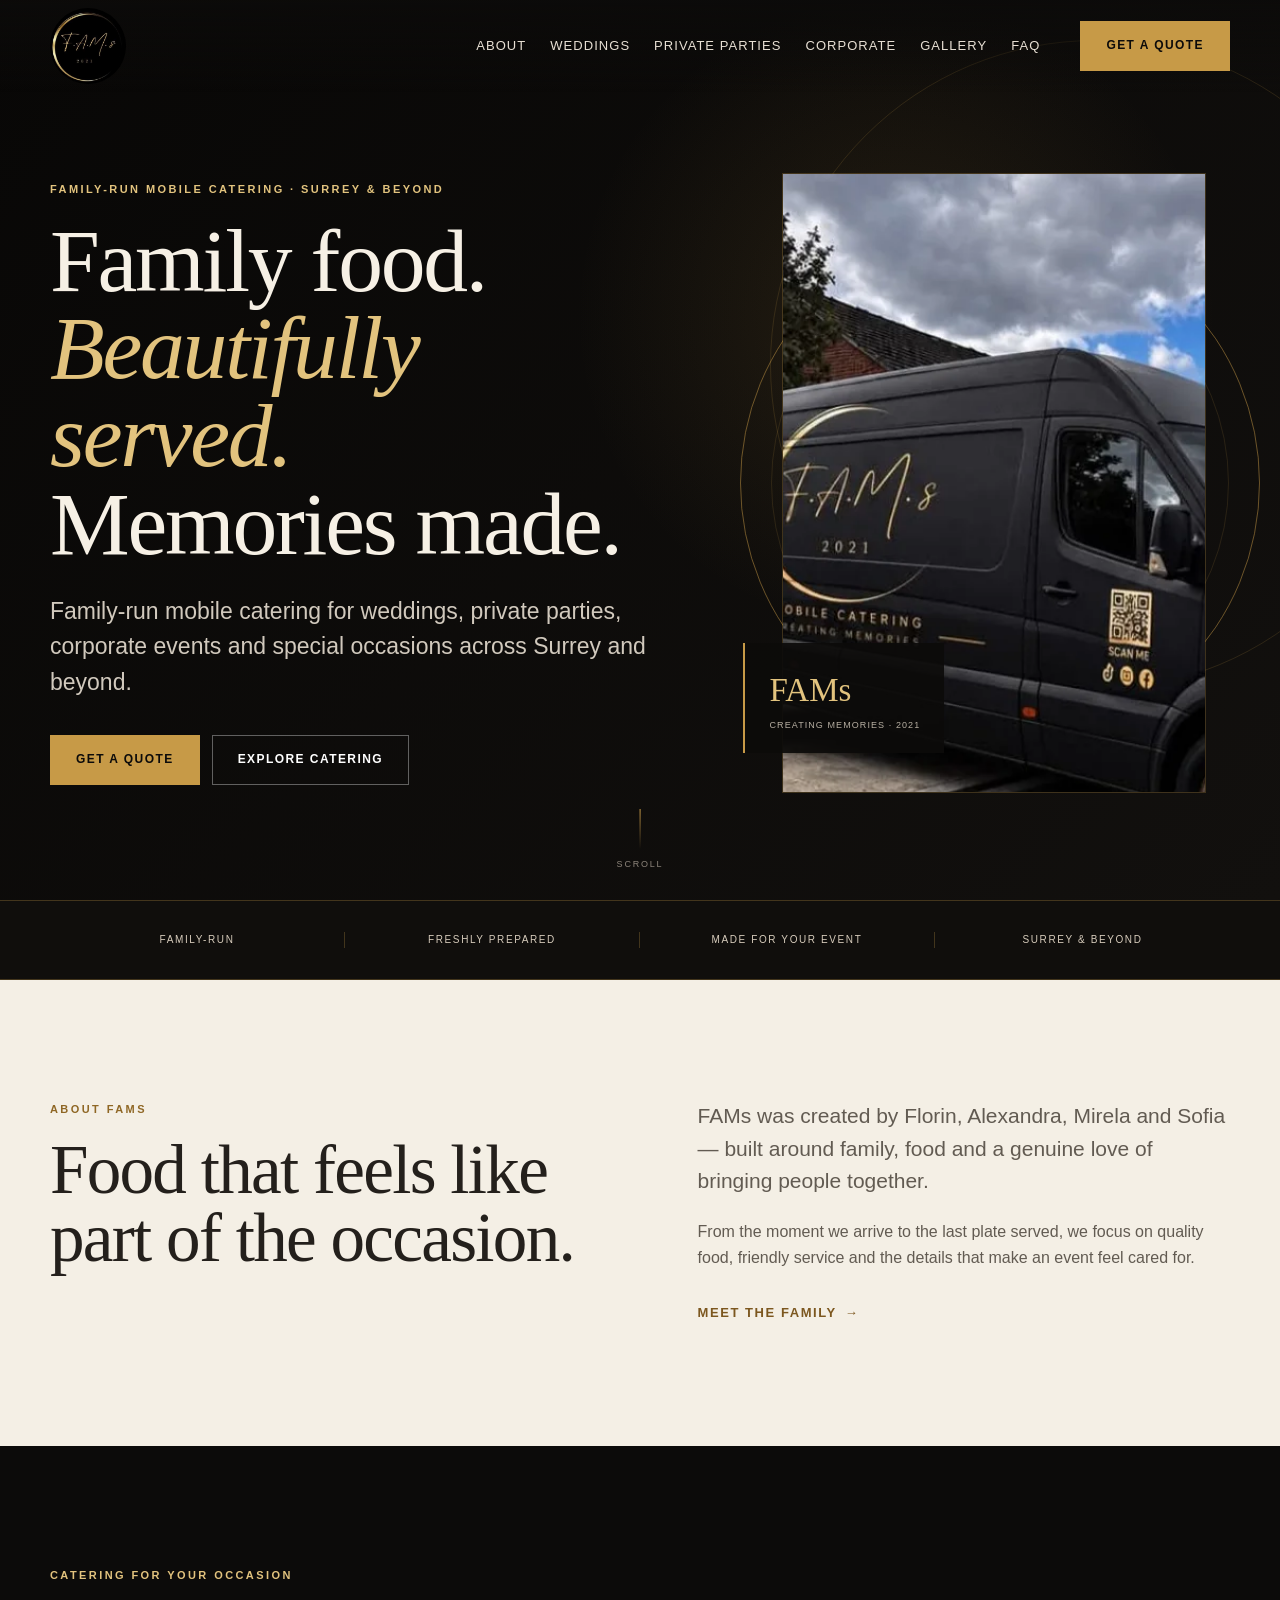
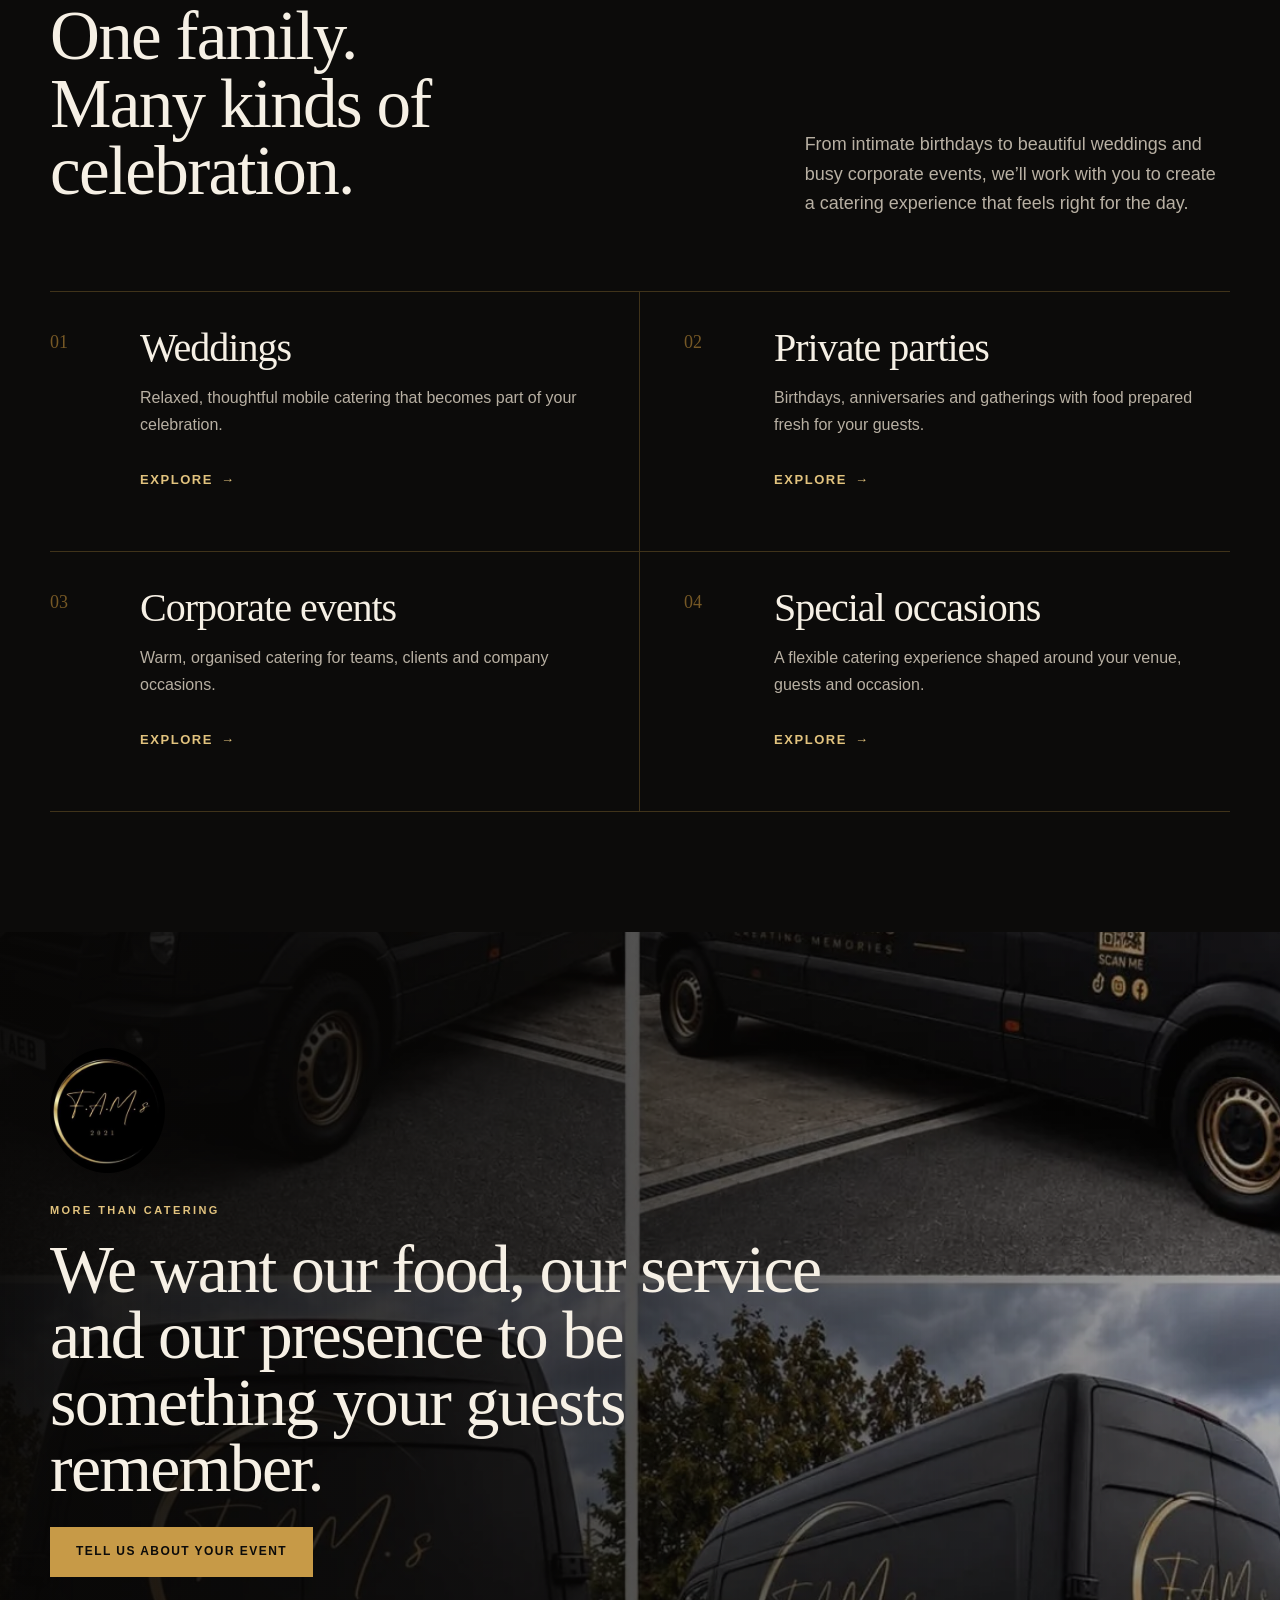
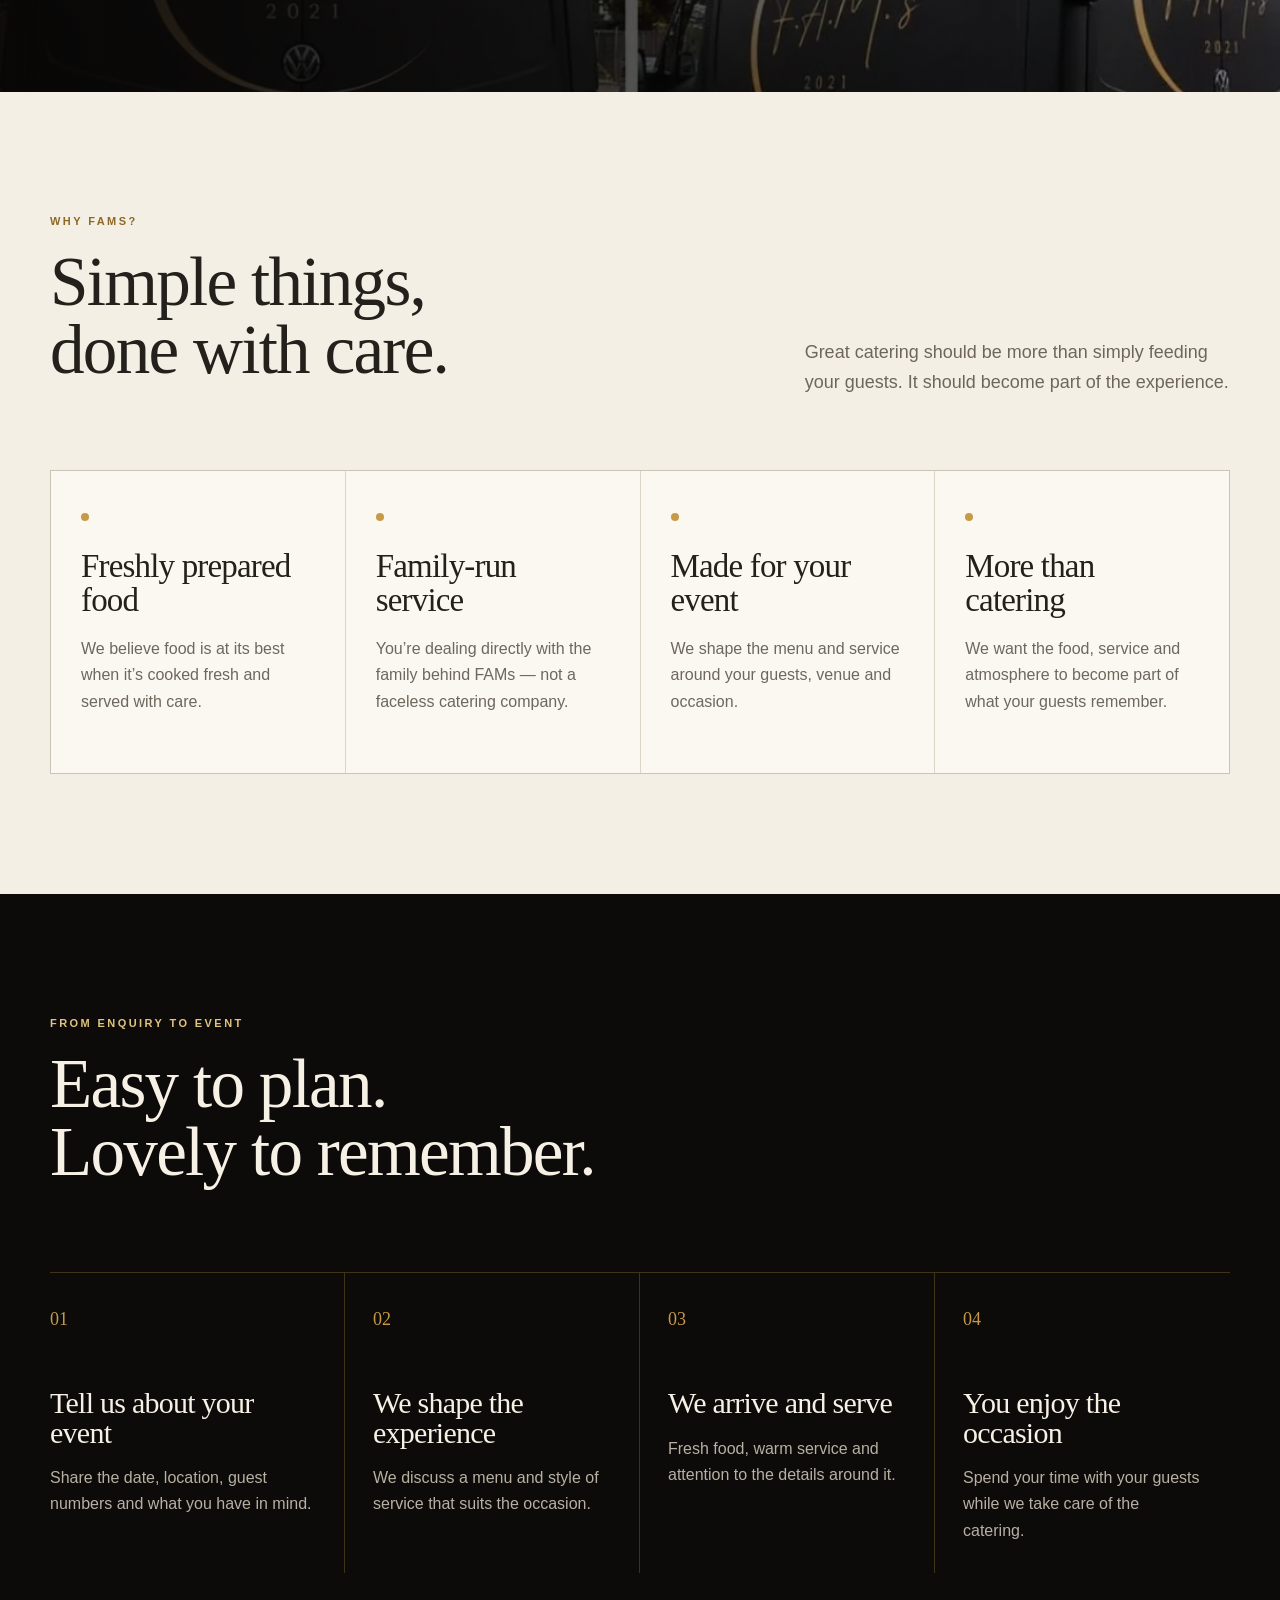
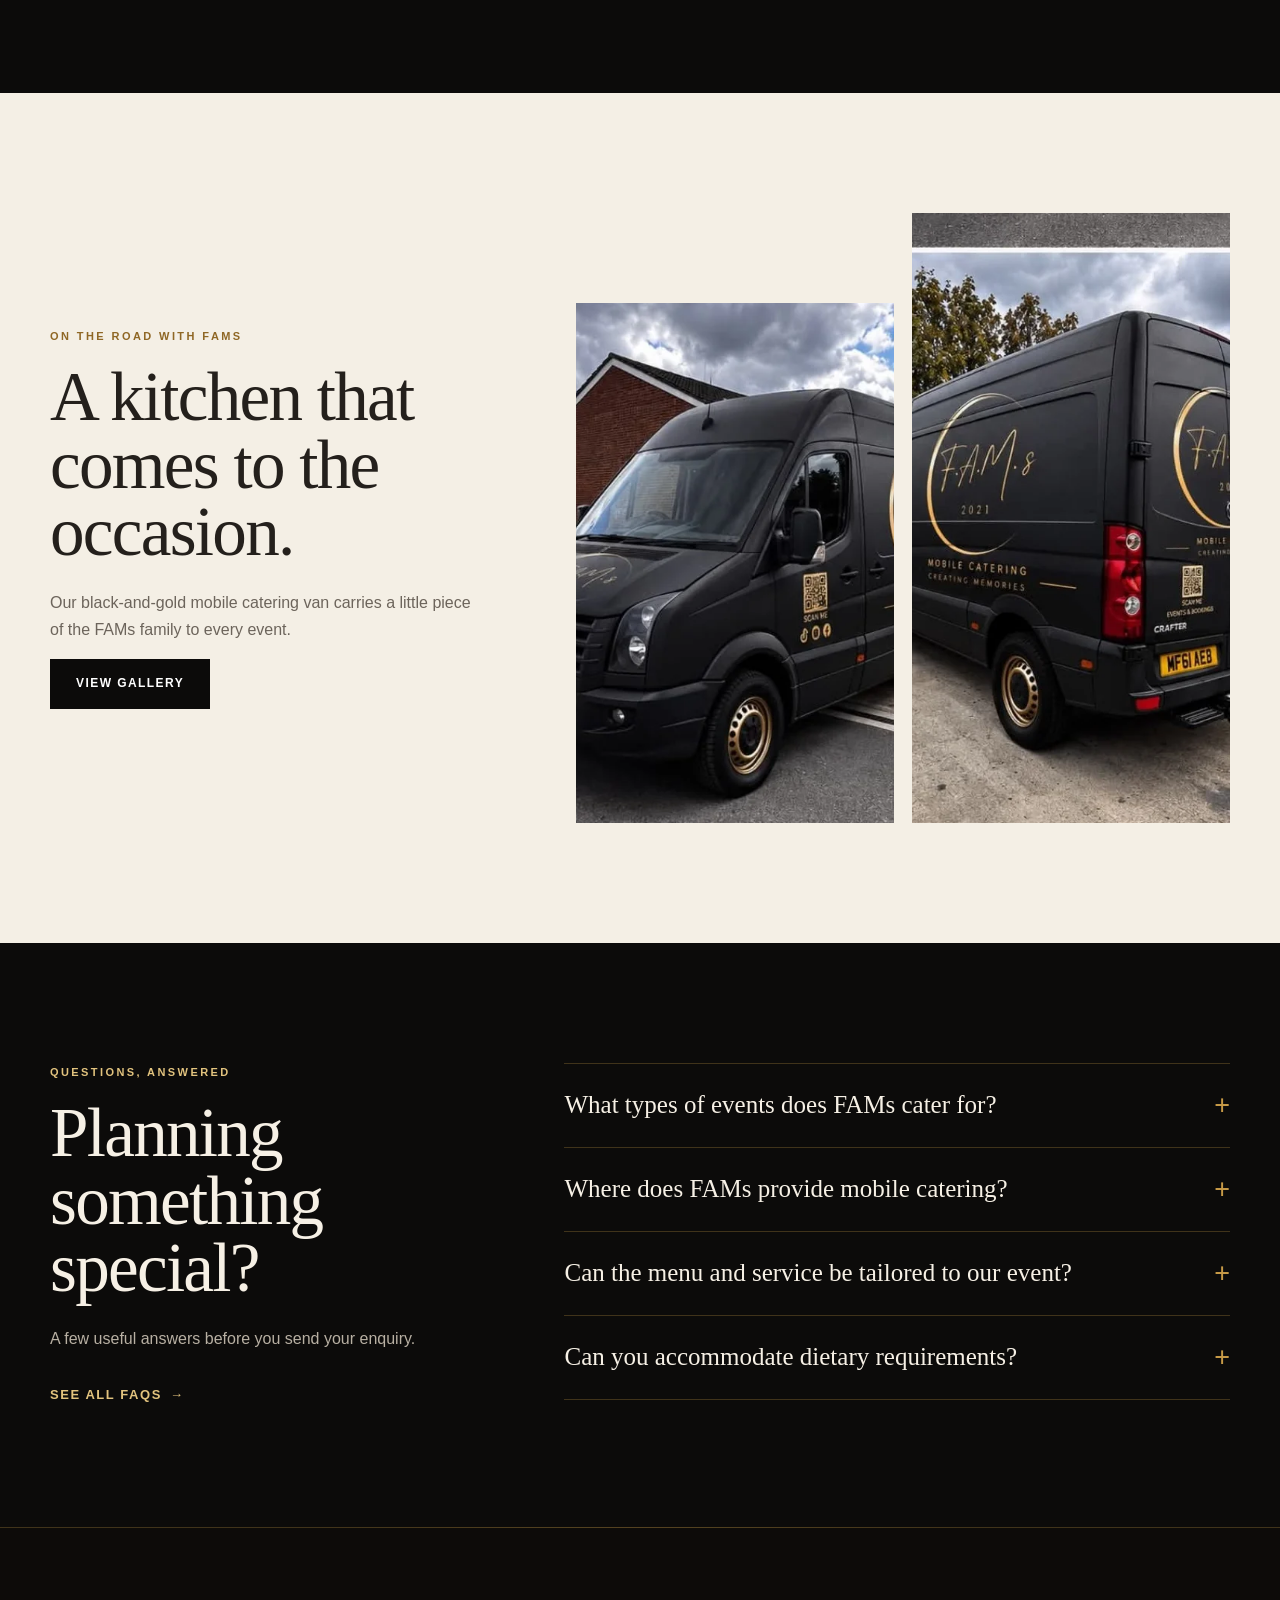
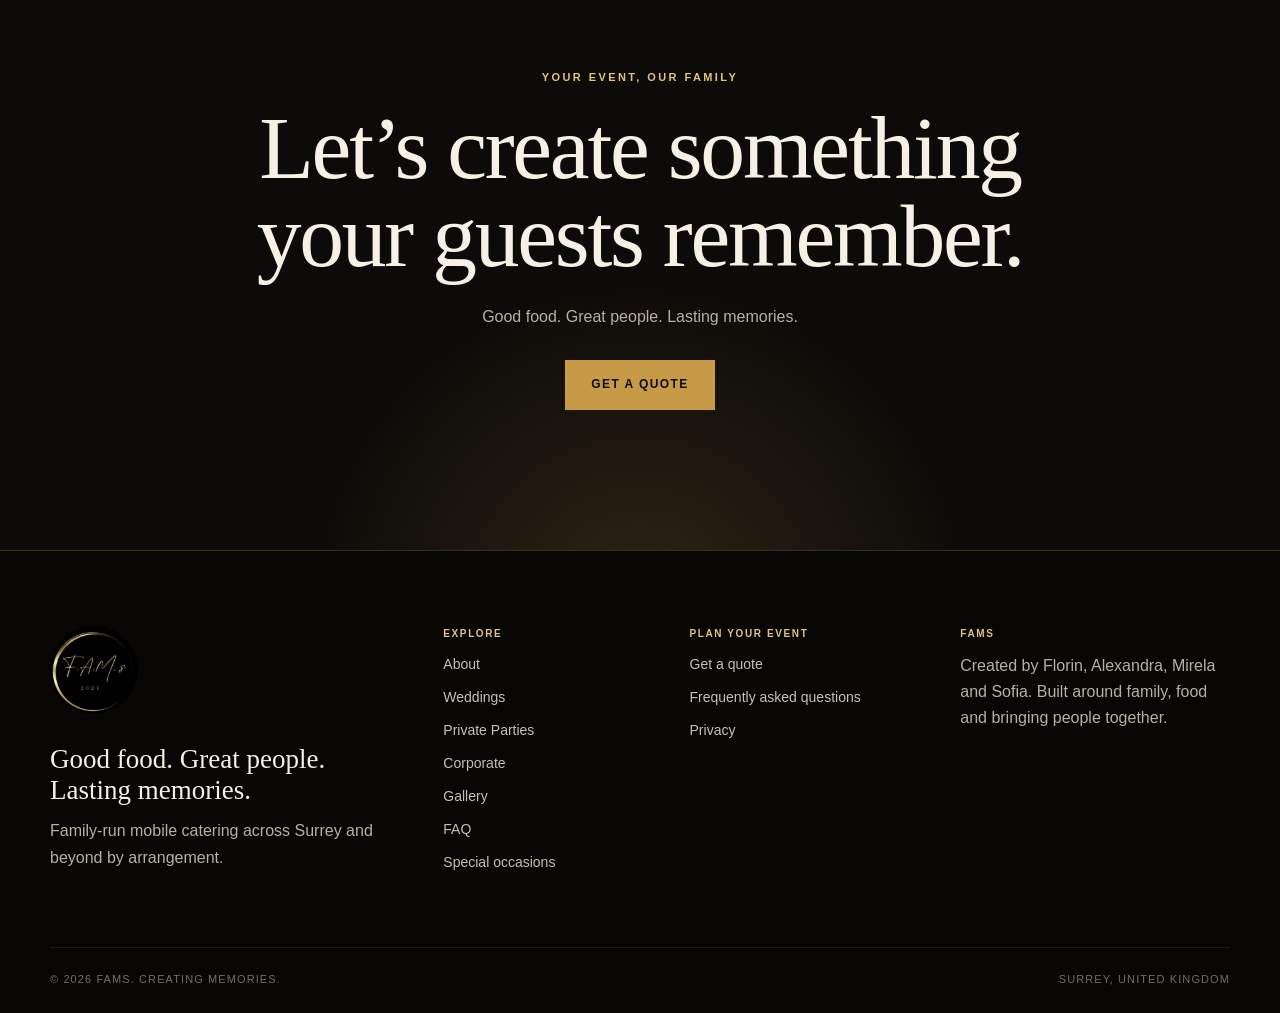
==== index.html @ c12a9a08 "Cai relative, ca site-ul sa mearga pe orice gazduire Prefixul /fams-website/ era corect doar pe GitH" ====
<!doctype html>
<html lang="en-GB">
<head>
  <meta charset="utf-8">
  <meta name="viewport" content="width=device-width, initial-scale=1">
  <title>FAMs Mobile Catering Surrey | Weddings, Parties & Events</title>
  <meta name="description" content="Family-run mobile catering for weddings, private parties, corporate events and special occasions across Surrey and beyond.">
  <meta name="robots" content="index,follow,max-image-preview:large">
  <link rel="canonical" href="https://robertkodes.github.io/fams-website/">
  <meta property="og:type" content="website">
  <meta property="og:site_name" content="FAMs">
  <meta property="og:title" content="FAMs Mobile Catering Surrey | Weddings, Parties & Events">
  <meta property="og:description" content="Family-run mobile catering for weddings, private parties, corporate events and special occasions across Surrey and beyond.">
  <meta property="og:image" content="https://robertkodes.github.io/fams-website/assets/social-preview.webp">
  <meta name="twitter:card" content="summary_large_image">
  <meta name="twitter:title" content="FAMs Mobile Catering Surrey | Weddings, Parties & Events">
  <meta name="twitter:description" content="Family-run mobile catering for weddings, private parties, corporate events and special occasions across Surrey and beyond.">
  <meta name="theme-color" content="#0c0b0a">
  <link rel="icon" href="assets/favicon.svg" type="image/svg+xml">
  <link rel="manifest" href="site.webmanifest">
  <link rel="stylesheet" href="assets/styles.css">
  <script type="application/ld+json">{"@context":"https://schema.org","@type":"Organization","@id":"https://robertkodes.github.io/fams-website/#organization","name":"FAMs","alternateName":"F.A.M.s 2021","description":"Family-run mobile catering for weddings, private parties, corporate events and special occasions across Surrey and beyond.","areaServed":{"@type":"AdministrativeArea","name":"Surrey"}}</script>
<script type="application/ld+json">{"@context":"https://schema.org","@type":["LocalBusiness","FoodEstablishment"],"@id":"https://robertkodes.github.io/fams-website/#business","name":"FAMs","description":"Family-run mobile catering for weddings, private parties, corporate events and special occasions across Surrey and beyond.","areaServed":[{"@type":"AdministrativeArea","name":"Surrey"},{"@type":"Country","name":"United Kingdom"}],"parentOrganization":{"@id":"https://robertkodes.github.io/fams-website/#organization"}}</script>
<script type="application/ld+json">{"@context":"https://schema.org","@type":"WebSite","@id":"https://robertkodes.github.io/fams-website/#website","name":"FAMs Mobile Catering","publisher":{"@id":"https://robertkodes.github.io/fams-website/#organization"},"inLanguage":"en-GB"}</script>
</head>
<body>

<a class="skip-link" href="#main">Skip to content</a>
<header class="site-header" data-header>
  <div class="shell header-inner">
    <a class="brand" href="./" aria-label="FAMs home">
      <img src="assets/fams-logo.webp" alt="F.A.M.s 2021 gold circular logo" width="96" height="108">
    </a>
    <nav class="desktop-nav" aria-label="Primary navigation"><a href="about/">About</a><a href="weddings/">Weddings</a><a href="private-parties/">Private Parties</a><a href="corporate-events/">Corporate</a><a href="gallery/">Gallery</a><a href="faq/">FAQ</a></nav>
    <a class="button button-gold header-cta" href="contact/">Get a quote</a>
    <button class="menu-toggle" type="button" aria-expanded="false" aria-controls="mobile-menu" data-menu-toggle>
      <span></span><span></span><span></span><span class="sr-only">Menu</span>
    </button>
  </div>
  <nav id="mobile-menu" class="mobile-nav" aria-label="Mobile navigation" data-mobile-menu>
    <div class="mobile-nav-inner">
      <a href="about/">About</a><a href="weddings/">Weddings</a><a href="private-parties/">Private Parties</a><a href="corporate-events/">Corporate</a><a href="gallery/">Gallery</a><a href="faq/">FAQ</a><a href="special-occasions/">Special occasions</a>
      <a class="button button-gold" href="contact/">Get a quote</a>
    </div>
  </nav>
</header>
<main id="main">
<section class="hero">
  <div class="hero-glow" aria-hidden="true"></div>
  <div class="shell hero-grid">
    <div class="hero-copy reveal">
      <p class="eyebrow">Family-run mobile catering · Surrey & beyond</p>
      <h1>Family food.<br><em>Beautifully served.</em><br>Memories made.</h1>
      <p class="hero-lede">Family-run mobile catering for weddings, private parties, corporate events and special occasions across Surrey and beyond.</p>
      <div class="button-row"><a class="button button-gold" href="contact/">Get a quote</a><a class="button button-ghost" href="#catering">Explore catering</a></div>
    </div>
    <div class="hero-media reveal">
      <div class="gold-orbit" aria-hidden="true"></div>
      <div class="hero-photo-wrap"><img class="hero-photo parallax-image" data-parallax="18" src="assets/van-side.webp" alt="Black FAMs mobile catering van with gold branding" width="550" height="670"></div>
      <div class="hero-stamp"><span>FAMs</span><small>Creating Memories · 2021</small></div>
    </div>
  </div>
  <div class="scroll-cue" aria-hidden="true"><span></span>Scroll</div>
</section>

<section class="trust-strip"><div class="shell trust-grid"><span>Family-run</span><span>Freshly prepared</span><span>Made for your event</span><span>Surrey & beyond</span></div></section>

<section class="section section-ivory">
  <div class="shell split-copy">
    <div class="reveal"><p class="eyebrow dark">About FAMs</p><h2>Food that feels like part of the occasion.</h2></div>
    <div class="reveal"><p class="lead-dark">FAMs was created by Florin, Alexandra, Mirela and Sofia — built around family, food and a genuine love of bringing people together.</p><p>From the moment we arrive to the last plate served, we focus on quality food, friendly service and the details that make an event feel cared for.</p><a class="text-link dark-link" href="about/">Meet the family <span>→</span></a></div>
  </div>
</section>

<section class="section" id="catering">
  <div class="shell">
    <div class="section-head reveal"><div><p class="eyebrow">Catering for your occasion</p><h2>One family.<br>Many kinds of celebration.</h2></div><p>From intimate birthdays to beautiful weddings and busy corporate events, we’ll work with you to create a catering experience that feels right for the day.</p></div>
    <div class="event-grid">
<a class="event-card reveal" href="weddings/">
  <span class="event-num">01</span>
  <div><h3>Weddings</h3><p>Relaxed, thoughtful mobile catering that becomes part of your celebration.</p><span class="text-link">Explore <span aria-hidden="true">→</span></span></div>
</a>
<a class="event-card reveal" href="private-parties/">
  <span class="event-num">02</span>
  <div><h3>Private parties</h3><p>Birthdays, anniversaries and gatherings with food prepared fresh for your guests.</p><span class="text-link">Explore <span aria-hidden="true">→</span></span></div>
</a>
<a class="event-card reveal" href="corporate-events/">
  <span class="event-num">03</span>
  <div><h3>Corporate events</h3><p>Warm, organised catering for teams, clients and company occasions.</p><span class="text-link">Explore <span aria-hidden="true">→</span></span></div>
</a>
<a class="event-card reveal" href="special-occasions/">
  <span class="event-num">04</span>
  <div><h3>Special occasions</h3><p>A flexible catering experience shaped around your venue, guests and occasion.</p><span class="text-link">Explore <span aria-hidden="true">→</span></span></div>
</a></div>
  </div>
</section>

<section class="parallax-break">
  <div class="parallax-bg" data-parallax-bg style="background-image:url('/assets/fams-van-collage.webp')"></div><div class="parallax-shade"></div>
  <div class="shell parallax-content reveal"><img src="assets/fams-logo.webp" alt="" width="220" height="248" class="break-logo" loading="lazy"><p class="eyebrow">More than catering</p><h2>We want our food, our service and our presence to be something your guests remember.</h2><a class="button button-gold" href="contact/">Tell us about your event</a></div>
</section>

<section class="section section-ivory">
  <div class="shell"><div class="section-head dark-head reveal"><div><p class="eyebrow dark">Why FAMs?</p><h2>Simple things,<br>done with care.</h2></div><p>Great catering should be more than simply feeding your guests. It should become part of the experience.</p></div><div class="value-grid"><article class="value-card reveal"><span class="gold-dot"></span><h3>Freshly prepared food</h3><p>We believe food is at its best when it’s cooked fresh and served with care.</p></article><article class="value-card reveal"><span class="gold-dot"></span><h3>Family-run service</h3><p>You’re dealing directly with the family behind FAMs — not a faceless catering company.</p></article><article class="value-card reveal"><span class="gold-dot"></span><h3>Made for your event</h3><p>We shape the menu and service around your guests, venue and occasion.</p></article><article class="value-card reveal"><span class="gold-dot"></span><h3>More than catering</h3><p>We want the food, service and atmosphere to become part of what your guests remember.</p></article></div></div>
</section>

<section class="section">
  <div class="shell"><div class="section-head reveal"><div><p class="eyebrow">From enquiry to event</p><h2>Easy to plan.<br>Lovely to remember.</h2></div></div>
    <ol class="process-grid">
      <li class="reveal"><span>01</span><h3>Tell us about your event</h3><p>Share the date, location, guest numbers and what you have in mind.</p></li>
      <li class="reveal"><span>02</span><h3>We shape the experience</h3><p>We discuss a menu and style of service that suits the occasion.</p></li>
      <li class="reveal"><span>03</span><h3>We arrive and serve</h3><p>Fresh food, warm service and attention to the details around it.</p></li>
      <li class="reveal"><span>04</span><h3>You enjoy the occasion</h3><p>Spend your time with your guests while we take care of the catering.</p></li>
    </ol>
  </div>
</section>

<section class="section section-ivory">
  <div class="shell gallery-teaser">
    <div class="gallery-copy reveal"><p class="eyebrow dark">On the road with FAMs</p><h2>A kitchen that comes to the occasion.</h2><p>Our black-and-gold mobile catering van carries a little piece of the FAMs family to every event.</p><a class="button button-dark" href="gallery/">View gallery</a></div>
    <div class="gallery-mosaic"><img class="reveal" src="assets/van-front.webp" alt="Front view of the black FAMs catering van" loading="lazy"><img class="reveal" src="assets/van-rear-angle.webp" alt="Rear three-quarter view of the FAMs catering van" loading="lazy"></div>
  </div>
</section>

<section class="section"><div class="shell faq-layout"><div class="reveal"><p class="eyebrow">Questions, answered</p><h2>Planning something special?</h2><p class="muted">A few useful answers before you send your enquiry.</p><a class="text-link" href="faq/">See all FAQs <span>→</span></a></div><div><details class="faq-item reveal"><summary>What types of events does FAMs cater for?<span>+</span></summary><p>FAMs caters for weddings, private celebrations, birthdays, anniversaries, corporate events, parties and other special occasions.</p></details><details class="faq-item reveal"><summary>Where does FAMs provide mobile catering?<span>+</span></summary><p>Surrey is our primary service area. We can also discuss events in surrounding areas and further afield by arrangement.</p></details><details class="faq-item reveal"><summary>Can the menu and service be tailored to our event?<span>+</span></summary><p>Yes. Every event is different, so we’ll discuss your guest numbers, venue, timings and the kind of experience you want, then shape the menu and service around the occasion.</p></details><details class="faq-item reveal"><summary>Can you accommodate dietary requirements?<span>+</span></summary><p>Tell us about dietary requirements when you enquire. We’ll discuss suitable options with you before the event. If an allergy is involved, please give us full details so we can explain what can be safely offered.</p></details></div></div></section>

<section class="closing-cta"><div class="shell reveal"><p class="eyebrow">Your event, our family</p><h2>Let’s create something<br>your guests remember.</h2><p>Good food. Great people. Lasting memories.</p><a class="button button-gold" href="contact/">Get a quote</a></div></section>
</main>

<footer class="site-footer">
  <div class="shell footer-grid">
    <div>
      <a class="brand" href="./" aria-label="FAMs home">
      <img src="assets/fams-logo.webp" alt="F.A.M.s 2021 gold circular logo" width="96" height="108">
    </a>
      <p class="footer-tagline">Good food. Great people. Lasting memories.</p>
      <p class="muted">Family-run mobile catering across Surrey and beyond by arrangement.</p>
    </div>
    <div>
      <p class="footer-heading">Explore</p>
      <div class="footer-links"><a href="about/">About</a><a href="weddings/">Weddings</a><a href="private-parties/">Private Parties</a><a href="corporate-events/">Corporate</a><a href="gallery/">Gallery</a><a href="faq/">FAQ</a><a href="special-occasions/">Special occasions</a></div>
    </div>
    <div>
      <p class="footer-heading">Plan your event</p>
      <div class="footer-links">
        <a href="contact/">Get a quote</a>
        <a href="faq/">Frequently asked questions</a>
        <a href="privacy/">Privacy</a>
      </div>
    </div>
    <div>
      <p class="footer-heading">FAMs</p>
      <p class="muted">Created by Florin, Alexandra, Mirela and Sofia. Built around family, food and bringing people together.</p>
    </div>
  </div>
  <div class="shell footer-bottom">
    <span>© <span data-year></span> FAMs. Creating Memories.</span>
    <span>Surrey, United Kingdom</span>
  </div>
</footer>
<a class="mobile-quote" href="contact/">Get a quote</a>
<script src="assets/site.js" defer></script>
</body>
</html>
---- assets/styles.css ----
:root{--ink:#0c0b0a;--ink2:#151310;--ivory:#f4efe5;--paper:#fbf8f1;--gold:#c79a47;--gold2:#e2c37e;--muted:#b8b0a3;--line:rgba(199,154,71,.28);--shell:min(1180px,calc(100vw - 40px));--serif:"Iowan Old Style","Baskerville","Times New Roman",serif;--sans:"Avenir Next","Helvetica Neue",Arial,sans-serif}
*{box-sizing:border-box}html{scroll-behavior:smooth;background:var(--ink)}body{margin:0;background:var(--ink);color:#f6f0e5;font:16px/1.65 var(--sans);-webkit-font-smoothing:antialiased}img{display:block;max-width:100%;height:auto}a{color:inherit;text-decoration:none}button,input,select,textarea{font:inherit}button{cursor:pointer}::selection{background:var(--gold);color:var(--ink)}.shell{width:var(--shell);margin-inline:auto}.sr-only{position:absolute!important;width:1px;height:1px;padding:0;margin:-1px;overflow:hidden;clip:rect(0,0,0,0);white-space:nowrap;border:0}.skip-link{position:fixed;left:16px;top:-100px;z-index:999;background:var(--gold);color:var(--ink);padding:10px 14px}.skip-link:focus{top:16px}:focus-visible{outline:2px solid var(--gold2);outline-offset:4px}
.site-header{position:fixed;inset:0 0 auto;z-index:100;background:linear-gradient(to bottom,rgba(12,11,10,.88),rgba(12,11,10,0));transition:.3s}.site-header.scrolled{background:rgba(12,11,10,.94);backdrop-filter:blur(16px);box-shadow:0 1px 0 rgba(255,255,255,.07)}.header-inner{height:92px;display:flex;align-items:center;gap:28px}.brand{display:inline-flex;align-items:center;flex:0 0 auto}.brand img{width:76px;height:76px;object-fit:cover;border-radius:50%}.desktop-nav{display:flex;align-items:center;justify-content:center;gap:24px;margin-left:auto}.desktop-nav a{font-size:13px;letter-spacing:.08em;text-transform:uppercase;color:#e8e0d4;position:relative}.desktop-nav a:after{content:"";position:absolute;left:0;right:100%;bottom:-8px;height:1px;background:var(--gold);transition:.25s}.desktop-nav a:hover:after,.desktop-nav a[aria-current=page]:after{right:0}.header-cta{margin-left:12px}.menu-toggle{display:none;background:none;border:0;width:48px;height:48px;padding:10px}.menu-toggle span:not(.sr-only){display:block;height:1px;background:#fff;margin:6px 0}.mobile-nav{display:none}
.button{display:inline-flex;align-items:center;justify-content:center;min-height:50px;padding:0 25px;border:1px solid transparent;text-transform:uppercase;letter-spacing:.12em;font-size:12px;font-weight:700;transition:.25s}.button-gold{background:var(--gold);color:var(--ink)}.button-gold:hover{background:var(--gold2);transform:translateY(-2px)}.button-ghost{border-color:rgba(255,255,255,.35);color:#fff}.button-ghost:hover{border-color:var(--gold);color:var(--gold2)}.button-dark{background:var(--ink);color:#fff}.button-dark:hover{background:#211d18;transform:translateY(-2px)}.button-row{display:flex;flex-wrap:wrap;gap:12px;margin-top:34px}
.eyebrow{text-transform:uppercase;letter-spacing:.22em;font-size:11px;font-weight:700;color:var(--gold2);margin:0 0 18px}.eyebrow.dark{color:#8f6725}h1,h2,h3,p{margin-top:0}h1,h2,h3{font-family:var(--serif);font-weight:400;line-height:.98;letter-spacing:-.025em}h1{font-size:clamp(56px,7vw,104px);margin-bottom:26px}h2{font-size:clamp(42px,5.4vw,76px);margin-bottom:24px}h3{font-size:28px}em{font-weight:400;color:var(--gold2)}.hero-lede{font-size:clamp(18px,2vw,23px);line-height:1.55;color:#d1c9bd;max-width:650px}.lead,.lead-dark{font-size:21px;line-height:1.55}.lead-dark{color:#27231f}.muted{color:var(--muted)}.text-link{display:inline-flex;gap:8px;align-items:center;color:var(--gold2);font-weight:700;font-size:13px;text-transform:uppercase;letter-spacing:.12em;margin-top:15px}.text-link span{transition:.2s}.text-link:hover span{transform:translateX(5px)}.dark-link{color:#7c571f}
.hero{min-height:100svh;position:relative;overflow:hidden;padding:135px 0 70px;display:flex;align-items:center;background:radial-gradient(circle at 70% 35%,rgba(199,154,71,.13),transparent 30%),linear-gradient(135deg,#080706,#12100e)}.hero-glow{position:absolute;width:650px;height:650px;border:1px solid rgba(199,154,71,.16);border-radius:50%;right:-140px;top:40px}.hero-grid{display:grid;grid-template-columns:1.05fr .8fr;gap:7vw;align-items:center}.hero-copy{position:relative;z-index:2}.hero-media{position:relative;min-height:650px;display:flex;align-items:center;justify-content:center}.hero-photo-wrap{position:relative;width:min(430px,90%);height:620px;overflow:hidden;border:1px solid rgba(199,154,71,.25)}.hero-photo{width:100%;height:110%;object-fit:cover;transform:translate3d(0,0,0) scale(1.04)}.gold-orbit{position:absolute;width:520px;height:520px;border:1px solid rgba(199,154,71,.5);border-radius:50%;right:-30px;top:50%;transform:translateY(-50%)}.gold-orbit:before{content:"";position:absolute;inset:30px;border:1px solid rgba(199,154,71,.14);border-radius:50%}.hero-stamp{position:absolute;left:-15px;bottom:55px;background:rgba(12,11,10,.92);border-left:2px solid var(--gold);padding:20px 24px;z-index:3}.hero-stamp span{display:block;font-family:var(--serif);font-size:33px;color:var(--gold2)}.hero-stamp small{display:block;color:var(--muted);letter-spacing:.12em;text-transform:uppercase;font-size:9px}.scroll-cue{position:absolute;bottom:28px;left:50%;transform:translateX(-50%);font-size:9px;letter-spacing:.2em;text-transform:uppercase;color:#8c847a}.scroll-cue span{display:block;width:1px;height:40px;background:linear-gradient(var(--gold),transparent);margin:0 auto 8px}
.trust-strip{border-block:1px solid var(--line);background:#100e0c}.trust-grid{min-height:78px;display:grid;grid-template-columns:repeat(4,1fr);align-items:center}.trust-grid span{text-align:center;text-transform:uppercase;letter-spacing:.16em;font-size:10px;color:#d7ccbc;border-right:1px solid var(--line)}.trust-grid span:last-child{border-right:0}
.section{padding:120px 0;background:var(--ink)}.section-ivory{background:var(--ivory);color:#24201c}.split-copy{display:grid;grid-template-columns:1fr 1fr;gap:9vw;align-items:start}.split-copy p:not(.eyebrow){color:#625b52}.section-head{display:grid;grid-template-columns:1.15fr .75fr;gap:8vw;align-items:end;margin-bottom:62px}.section-head>p{color:var(--muted);font-size:18px;margin-bottom:10px}.dark-head>p{color:#6e665b}
.event-grid{display:grid;grid-template-columns:1fr 1fr;border-top:1px solid var(--line)}.event-card{min-height:260px;display:grid;grid-template-columns:70px 1fr;gap:20px;padding:36px 36px 34px 0;border-bottom:1px solid var(--line);transition:.3s}.event-card:nth-child(odd){border-right:1px solid var(--line);padding-right:44px}.event-card:nth-child(even){padding-left:44px}.event-card:hover{background:linear-gradient(90deg,rgba(199,154,71,.05),transparent)}.event-num{font-family:var(--serif);color:#765825;font-size:18px}.event-card h3{font-size:40px;margin-bottom:18px}.event-card p{color:var(--muted);max-width:460px}
.value-grid{display:grid;grid-template-columns:repeat(4,1fr);gap:1px;background:rgba(91,73,46,.16);border:1px solid rgba(91,73,46,.12)}.value-card{background:var(--paper);padding:42px 30px;min-height:290px}.value-card h3{font-size:33px;line-height:1.05;margin:28px 0 18px}.value-card p{color:#6e675e}.gold-dot{display:block;width:8px;height:8px;background:var(--gold);border-radius:50%}
.parallax-break{height:760px;position:relative;overflow:hidden;display:flex;align-items:center}.parallax-bg{position:absolute;inset:-90px 0;background-size:cover;background-position:center;will-change:transform}.parallax-shade{position:absolute;inset:0;background:linear-gradient(90deg,rgba(8,7,6,.96),rgba(8,7,6,.73) 45%,rgba(8,7,6,.35))}.parallax-content{position:relative;z-index:2;max-width:780px;margin-left:max(20px,calc((100vw - 1180px)/2))}.parallax-content h2{font-size:clamp(44px,5.3vw,75px)}.break-logo{width:115px;height:125px;object-fit:cover;border-radius:50%;margin-bottom:28px}
.process-grid{list-style:none;margin:0;padding:0;display:grid;grid-template-columns:repeat(4,1fr);border-top:1px solid var(--line)}.process-grid li{padding:34px 28px 0 0;border-right:1px solid var(--line);min-height:300px}.process-grid li+li{padding-left:28px}.process-grid li:last-child{border-right:0}.process-grid span{color:var(--gold);font:18px var(--serif)}.process-grid h3{font-size:30px;margin:55px 0 18px}.process-grid p{color:var(--muted)}
.gallery-teaser{display:grid;grid-template-columns:.8fr 1.2fr;gap:7vw;align-items:center}.gallery-copy p:not(.eyebrow){color:#6c645b;max-width:480px}.gallery-mosaic{display:grid;grid-template-columns:1fr 1fr;gap:18px;align-items:end}.gallery-mosaic img{width:100%;height:520px;object-fit:cover}.gallery-mosaic img:last-child{height:610px}
.faq-layout{display:grid;grid-template-columns:.75fr 1.25fr;gap:9vw;align-items:start}.faq-item{border-top:1px solid var(--line)}.section-ivory .faq-item{border-color:rgba(44,35,22,.18)}.faq-item:last-child{border-bottom:1px solid var(--line)}.faq-item summary{list-style:none;cursor:pointer;display:flex;justify-content:space-between;gap:20px;padding:26px 0;font-family:var(--serif);font-size:25px;line-height:1.2}.faq-item summary::-webkit-details-marker{display:none}.faq-item summary span{font:300 27px var(--sans);color:var(--gold);transition:.2s}.faq-item[open] summary span{transform:rotate(45deg)}.faq-item p{color:var(--muted);padding:0 45px 25px 0}.section-ivory .faq-item p{color:#6f675e}
.closing-cta{padding:140px 0;text-align:center;background:radial-gradient(circle at 50% 110%,rgba(199,154,71,.18),transparent 35%),#0d0b09;border-top:1px solid var(--line)}.closing-cta h2{font-size:clamp(52px,7vw,92px)}.closing-cta p:not(.eyebrow){color:var(--muted);margin-bottom:30px}
.breadcrumb{padding-top:120px;display:flex;gap:10px;align-items:center;color:#817a70;font-size:11px;text-transform:uppercase;letter-spacing:.12em}.breadcrumb span{color:#9b8560}.page-hero{padding:80px 0 115px;background:radial-gradient(circle at 78% 35%,rgba(199,154,71,.09),transparent 25%),#0c0b0a}.page-hero-grid{display:grid;grid-template-columns:1.1fr .8fr;gap:8vw;align-items:end}.page-hero h1{margin-bottom:0}.compact-hero{padding-bottom:90px}
.about-story{display:grid;grid-template-columns:.8fr 1.2fr;gap:8vw;align-items:center}.about-image{position:relative}.about-image:before{content:"";position:absolute;inset:-18px 22px 18px -18px;border:1px solid rgba(134,96,35,.36)}.about-image img{position:relative;width:100%;max-width:480px;aspect-ratio:1/1.12;object-fit:cover}.image-statement{min-height:820px;display:grid;grid-template-columns:1fr 1fr;overflow:hidden;background:#15110d}.image-statement>img{width:100%;height:900px;object-fit:cover}.image-statement-copy{padding:110px 7vw;display:flex;flex-direction:column;justify-content:center}.image-statement-copy p:not(.eyebrow){color:var(--muted);max-width:560px}
.service-image-band{height:680px;position:relative;overflow:hidden;background:#15120f}.service-image-band>img{width:100%;height:115%;object-fit:cover;filter:brightness(.58)}.service-image-quote{position:absolute;left:8vw;bottom:70px;max-width:720px}.service-image-quote p{font:italic clamp(34px,4.5vw,66px)/1.05 var(--serif);margin-bottom:15px}.service-image-quote span{text-transform:uppercase;letter-spacing:.16em;color:var(--gold2);font-size:10px}.service-points{display:grid;grid-template-columns:1fr 1fr;border-top:1px solid rgba(44,35,22,.18)}.service-point{min-height:255px;padding:35px 40px 30px 0;border-bottom:1px solid rgba(44,35,22,.18)}.service-point:nth-child(odd){border-right:1px solid rgba(44,35,22,.18)}.service-point:nth-child(even){padding-left:40px}.service-point span{font:17px var(--serif);color:#996d2b}.service-point h3{font-size:34px;margin:30px 0 14px}.service-point p{color:#6e675e}
.gallery-grid{display:grid;grid-template-columns:repeat(12,1fr);gap:18px}.gallery-card{margin:0;grid-column:span 4}.gallery-card:nth-child(1),.gallery-card:nth-child(4){grid-column:span 7}.gallery-card:nth-child(2),.gallery-card:nth-child(3){grid-column:span 5}.gallery-button{display:block;width:100%;border:0;padding:0;background:#111;overflow:hidden}.gallery-button img{width:100%;height:520px;object-fit:cover;transition:.55s}.gallery-card:nth-child(1) img,.gallery-card:nth-child(4) img{height:650px}.gallery-button:hover img{transform:scale(1.035);filter:brightness(.88)}.gallery-card figcaption{padding:13px 0 30px;font:21px var(--serif);color:#342d25}.lightbox{position:fixed;inset:0;background:rgba(0,0,0,.94);z-index:500;padding:6vh 6vw;display:grid;place-items:center}.lightbox[hidden]{display:none}.lightbox img{max-width:90vw;max-height:88vh}.lightbox button{position:absolute;right:28px;top:18px;background:none;border:0;color:white;font-size:46px}
.faq-page-grid{display:grid;grid-template-columns:.7fr 1.3fr;gap:9vw;align-items:start}.contact-layout{display:grid;grid-template-columns:.65fr 1.35fr;gap:7vw;align-items:start}.contact-aside{position:sticky;top:130px}.contact-steps{list-style:none;margin:35px 0;padding:0;border-top:1px solid rgba(44,35,22,.18)}.contact-steps li{display:grid;grid-template-columns:45px 1fr;gap:15px;padding:22px 0;border-bottom:1px solid rgba(44,35,22,.18)}.contact-steps li>span{font:16px var(--serif);color:#996d2b}.contact-steps p{margin:0;color:#6e675e}.contact-steps strong{color:#2e2923}.area-note{margin-top:40px;padding:22px 0;border-top:2px solid var(--gold);color:#4f473f}.form-wrap{background:var(--paper);border:1px solid rgba(57,44,27,.13);padding:50px}.form-section-title{display:flex;gap:18px;align-items:center;margin:8px 0 28px;padding-top:25px;border-top:1px solid rgba(44,35,22,.14)}.form-section-title:first-of-type{border-top:0;padding-top:0}.form-section-title span{font:18px var(--serif);color:#996d2b}.form-section-title h2{font-size:34px;margin:0}.form-grid.two{display:grid;grid-template-columns:1fr 1fr;gap:18px}.quote-form label{display:block;margin-bottom:19px;color:#342e28;font-size:13px;font-weight:700}.quote-form label>span{color:#a06e24}.quote-form label small{font-weight:400;color:#8c847a}.quote-form input,.quote-form select,.quote-form textarea{width:100%;margin-top:8px;border:1px solid #d9d0c2;background:#fff;color:#201d19;border-radius:0;padding:13px 14px;min-height:49px}.quote-form textarea{resize:vertical}.quote-form input:focus,.quote-form select:focus,.quote-form textarea:focus{border-color:#a87a34;outline:2px solid rgba(199,154,71,.2)}.consent{display:grid!important;grid-template-columns:20px 1fr;gap:10px;align-items:start;font-weight:400!important;line-height:1.5}.consent input{width:18px!important;min-height:18px!important;margin:3px 0 0!important}.consent a{text-decoration:underline}.form-actions{display:flex;gap:18px;align-items:center;margin-top:30px}.form-note{font-size:11px;color:#81796f;margin:0}.form-status{min-height:24px;color:#6d542c;margin-top:16px}.hidden-field{position:absolute;left:-10000px}.quote-form [aria-invalid=true]{border-color:#a44736!important}.error-note{display:block;color:#9c3e30;font-size:11px;margin-top:5px}
.prose{max-width:820px}.prose h2{font-size:36px;margin:50px 0 14px}.prose h2:first-child{margin-top:0}.prose p{color:#5f584f}.centre{text-align:center;max-width:830px}.thanks-hero{min-height:80vh;display:flex;align-items:center;padding-top:150px}
.site-footer{background:#070605;border-top:1px solid var(--line);padding:75px 0 25px}.footer-grid{display:grid;grid-template-columns:1.4fr .8fr .9fr 1.1fr;gap:50px}.site-footer .brand img{width:88px;height:88px}.footer-tagline{font:27px var(--serif);margin:22px 0 12px}.footer-heading{text-transform:uppercase;letter-spacing:.16em;font-size:10px;color:var(--gold2);font-weight:700}.footer-links{display:flex;flex-direction:column;gap:10px}.footer-links a{color:#c9c0b5;font-size:14px}.footer-links a:hover{color:var(--gold2)}.footer-bottom{display:flex;justify-content:space-between;gap:20px;border-top:1px solid rgba(255,255,255,.08);margin-top:60px;padding-top:22px;color:#746e66;font-size:11px;text-transform:uppercase;letter-spacing:.1em}.mobile-quote{display:none}
.reveal{opacity:0;transform:translateY(22px);transition:opacity .75s,transform .75s}.reveal.in-view{opacity:1;transform:none}
@media(max-width:1000px){.desktop-nav,.header-cta{display:none}.menu-toggle{display:block;margin-left:auto}.mobile-nav{display:block;position:fixed;inset:92px 0 auto;background:rgba(12,11,10,.98);border-top:1px solid var(--line);transform:translateY(-130%);opacity:0;pointer-events:none;transition:.25s}.mobile-nav.open{transform:none;opacity:1;pointer-events:auto}.mobile-nav-inner{width:var(--shell);margin:auto;padding:22px 0 30px;display:flex;flex-direction:column;gap:12px}.mobile-nav a:not(.button){padding:10px 0;border-bottom:1px solid rgba(255,255,255,.07)}.hero-grid,.page-hero-grid,.split-copy,.section-head,.about-story,.faq-layout,.faq-page-grid,.contact-layout,.gallery-teaser{grid-template-columns:1fr}.hero{padding-top:130px}.hero-media{min-height:600px}.hero-photo-wrap{height:560px}.section-head{gap:15px}.value-grid{grid-template-columns:1fr 1fr}.process-grid{grid-template-columns:1fr 1fr}.process-grid li:nth-child(2){border-right:0}.process-grid li{border-bottom:1px solid var(--line)}.event-grid{grid-template-columns:1fr}.event-card:nth-child(odd){border-right:0}.event-card:nth-child(even){padding-left:0}.footer-grid{grid-template-columns:1fr 1fr}.contact-aside{position:static}.form-wrap{padding:35px}.gallery-mosaic img,.gallery-mosaic img:last-child{height:520px}}
@media(max-width:680px){:root{--shell:calc(100vw - 28px)}body{font-size:15px}.header-inner{height:78px}.site-header .brand img{width:62px;height:62px}.mobile-nav{top:78px}h1{font-size:clamp(49px,15vw,68px)}h2{font-size:clamp(39px,12vw,58px)}.hero{padding:115px 0 70px}.hero-grid{gap:55px}.hero-media{min-height:470px}.hero-photo-wrap{width:86%;height:470px;margin-left:auto}.gold-orbit{width:390px;height:390px;right:-90px}.hero-stamp{left:0;bottom:15px}.scroll-cue{display:none}.trust-grid{grid-template-columns:1fr 1fr}.trust-grid span{padding:16px 4px;border-bottom:1px solid var(--line)}.section{padding:82px 0}.section-head{margin-bottom:40px}.event-card{grid-template-columns:42px 1fr;min-height:auto;padding:28px 0}.event-card h3{font-size:34px}.value-grid{grid-template-columns:1fr}.value-card{min-height:auto}.parallax-break{height:680px}.parallax-content{margin-left:14px;margin-right:14px}.process-grid{grid-template-columns:1fr}.process-grid li,.process-grid li+li{padding:28px 0;min-height:0;border-right:0}.process-grid h3{margin:28px 0 10px}.gallery-mosaic{gap:8px}.gallery-mosaic img,.gallery-mosaic img:last-child{height:360px}.page-hero{padding:58px 0 82px}.breadcrumb{padding-top:98px}.image-statement{grid-template-columns:1fr}.image-statement>img{height:550px}.image-statement-copy{padding:75px 24px}.service-image-band{height:570px}.service-image-quote{left:20px;right:20px;bottom:40px}.service-points{grid-template-columns:1fr}.service-point,.service-point:nth-child(even){padding:28px 0;border-right:0}.gallery-grid{display:block}.gallery-card{margin-bottom:12px}.gallery-button img,.gallery-card:nth-child(1) img,.gallery-card:nth-child(4) img{height:480px}.form-wrap{padding:24px 18px}.form-grid.two{grid-template-columns:1fr}.form-actions{align-items:stretch;flex-direction:column}.footer-grid{grid-template-columns:1fr}.footer-bottom{flex-direction:column}.mobile-quote{display:flex;position:fixed;z-index:90;left:14px;right:14px;bottom:12px;min-height:52px;align-items:center;justify-content:center;background:var(--gold);color:var(--ink);text-transform:uppercase;letter-spacing:.14em;font-size:11px;font-weight:800;box-shadow:0 12px 35px rgba(0,0,0,.35)}.site-footer{padding-bottom:100px}}
@media(prefers-reduced-motion:reduce){html{scroll-behavior:auto}*,*:before,*:after{animation:none!important;transition:none!important}.reveal{opacity:1;transform:none}.parallax-image,.parallax-bg{transform:none!important}}
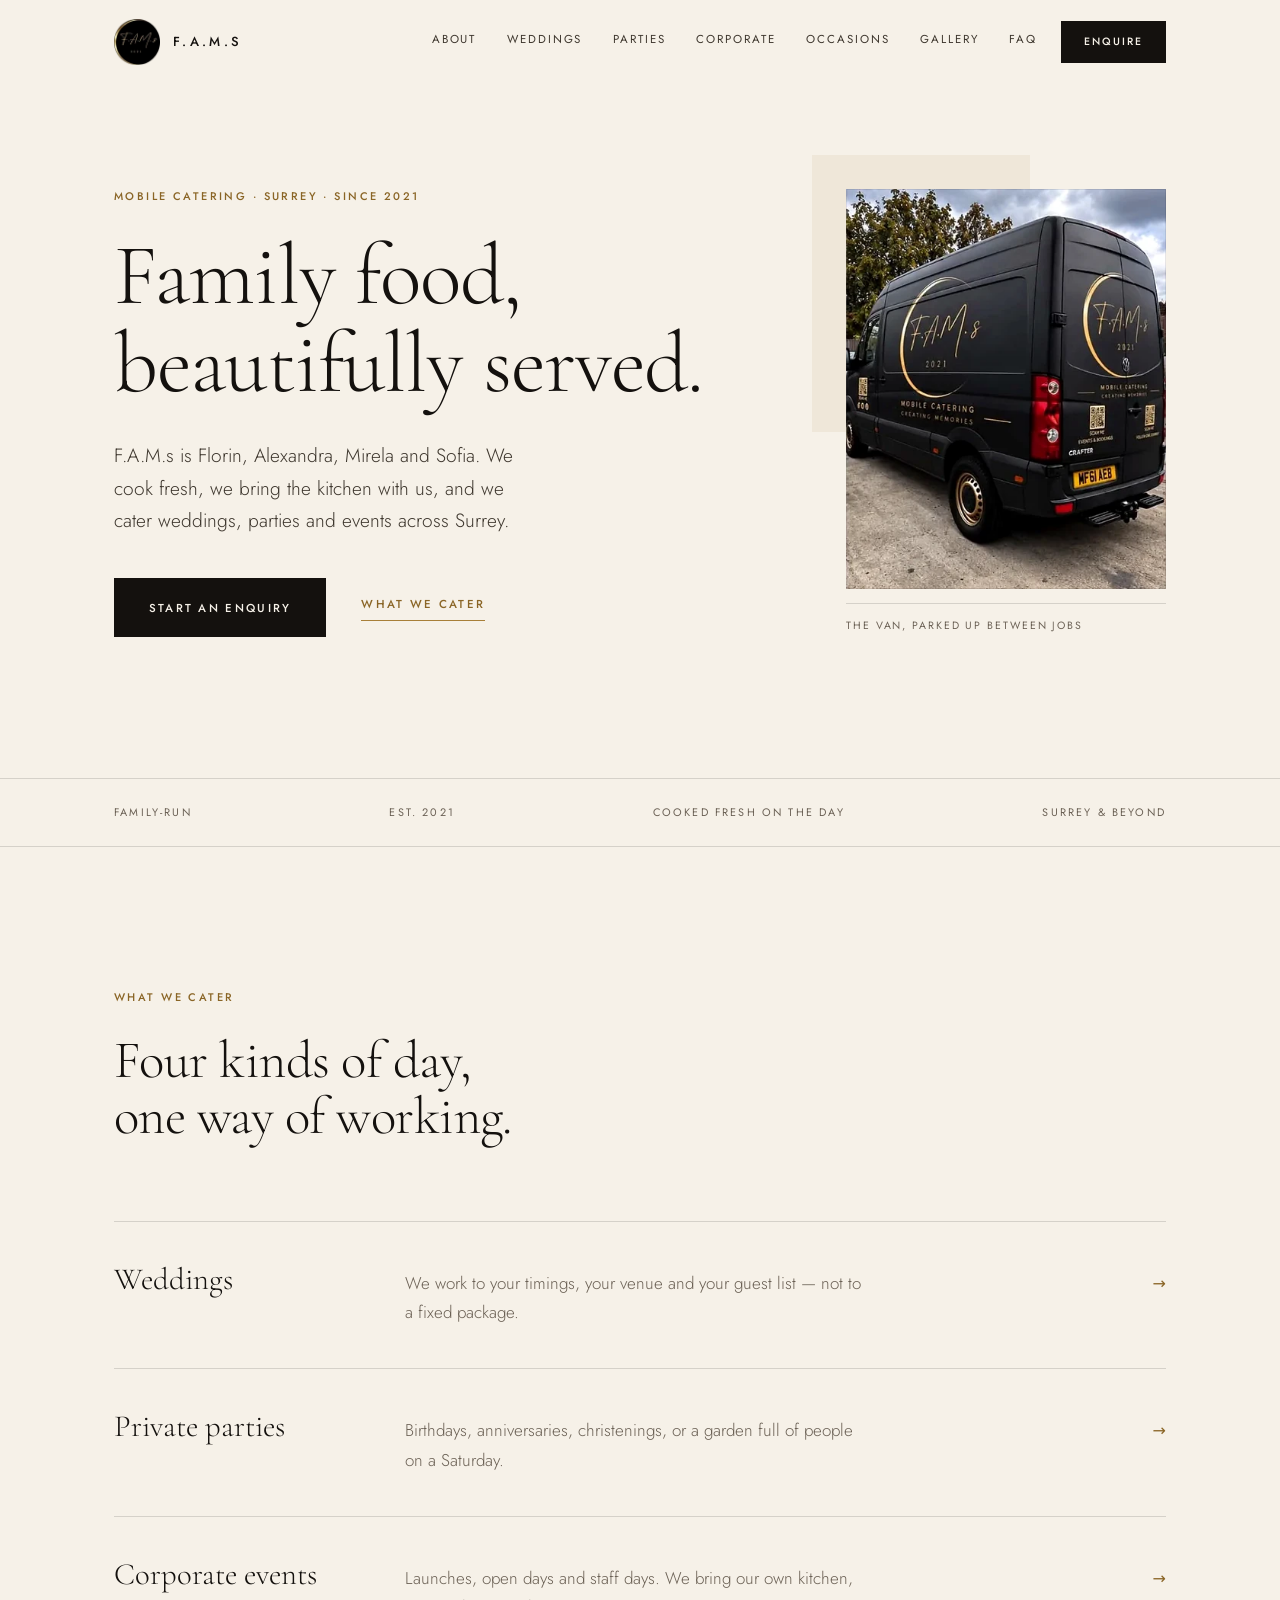
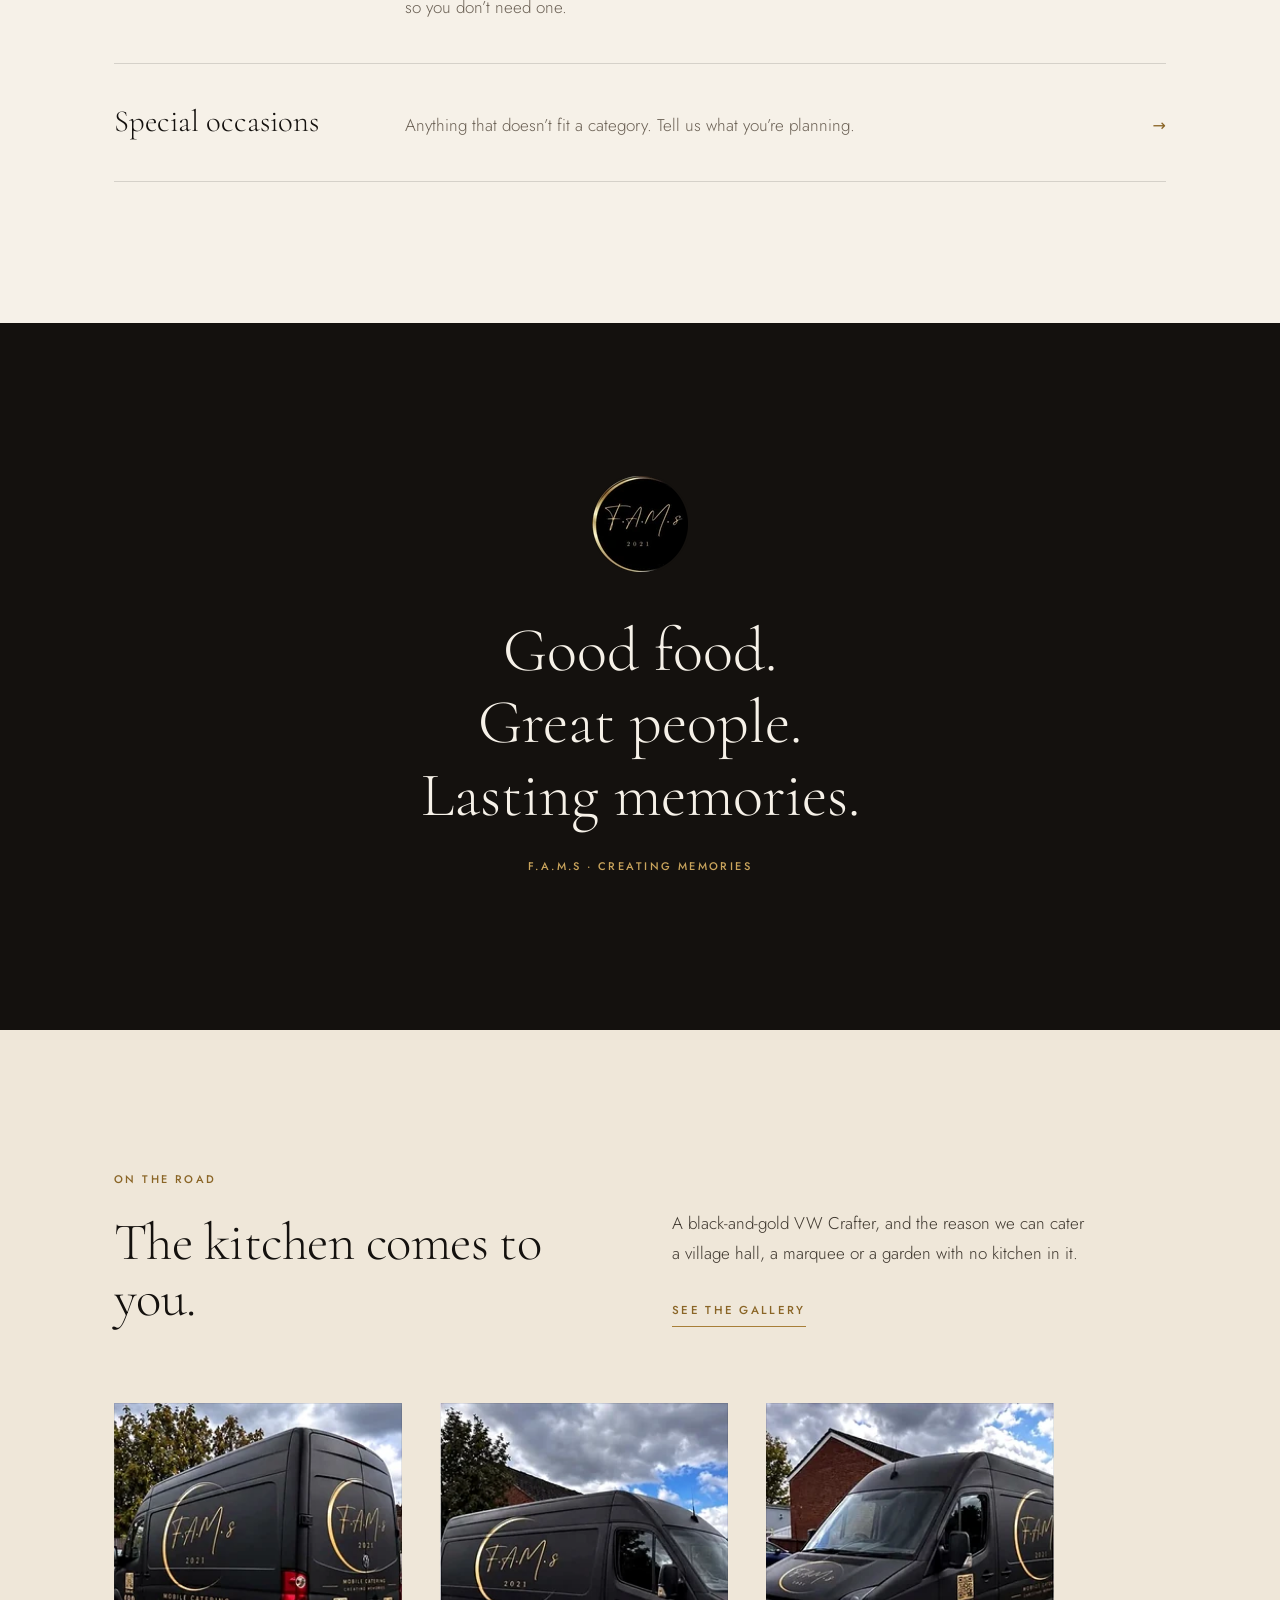
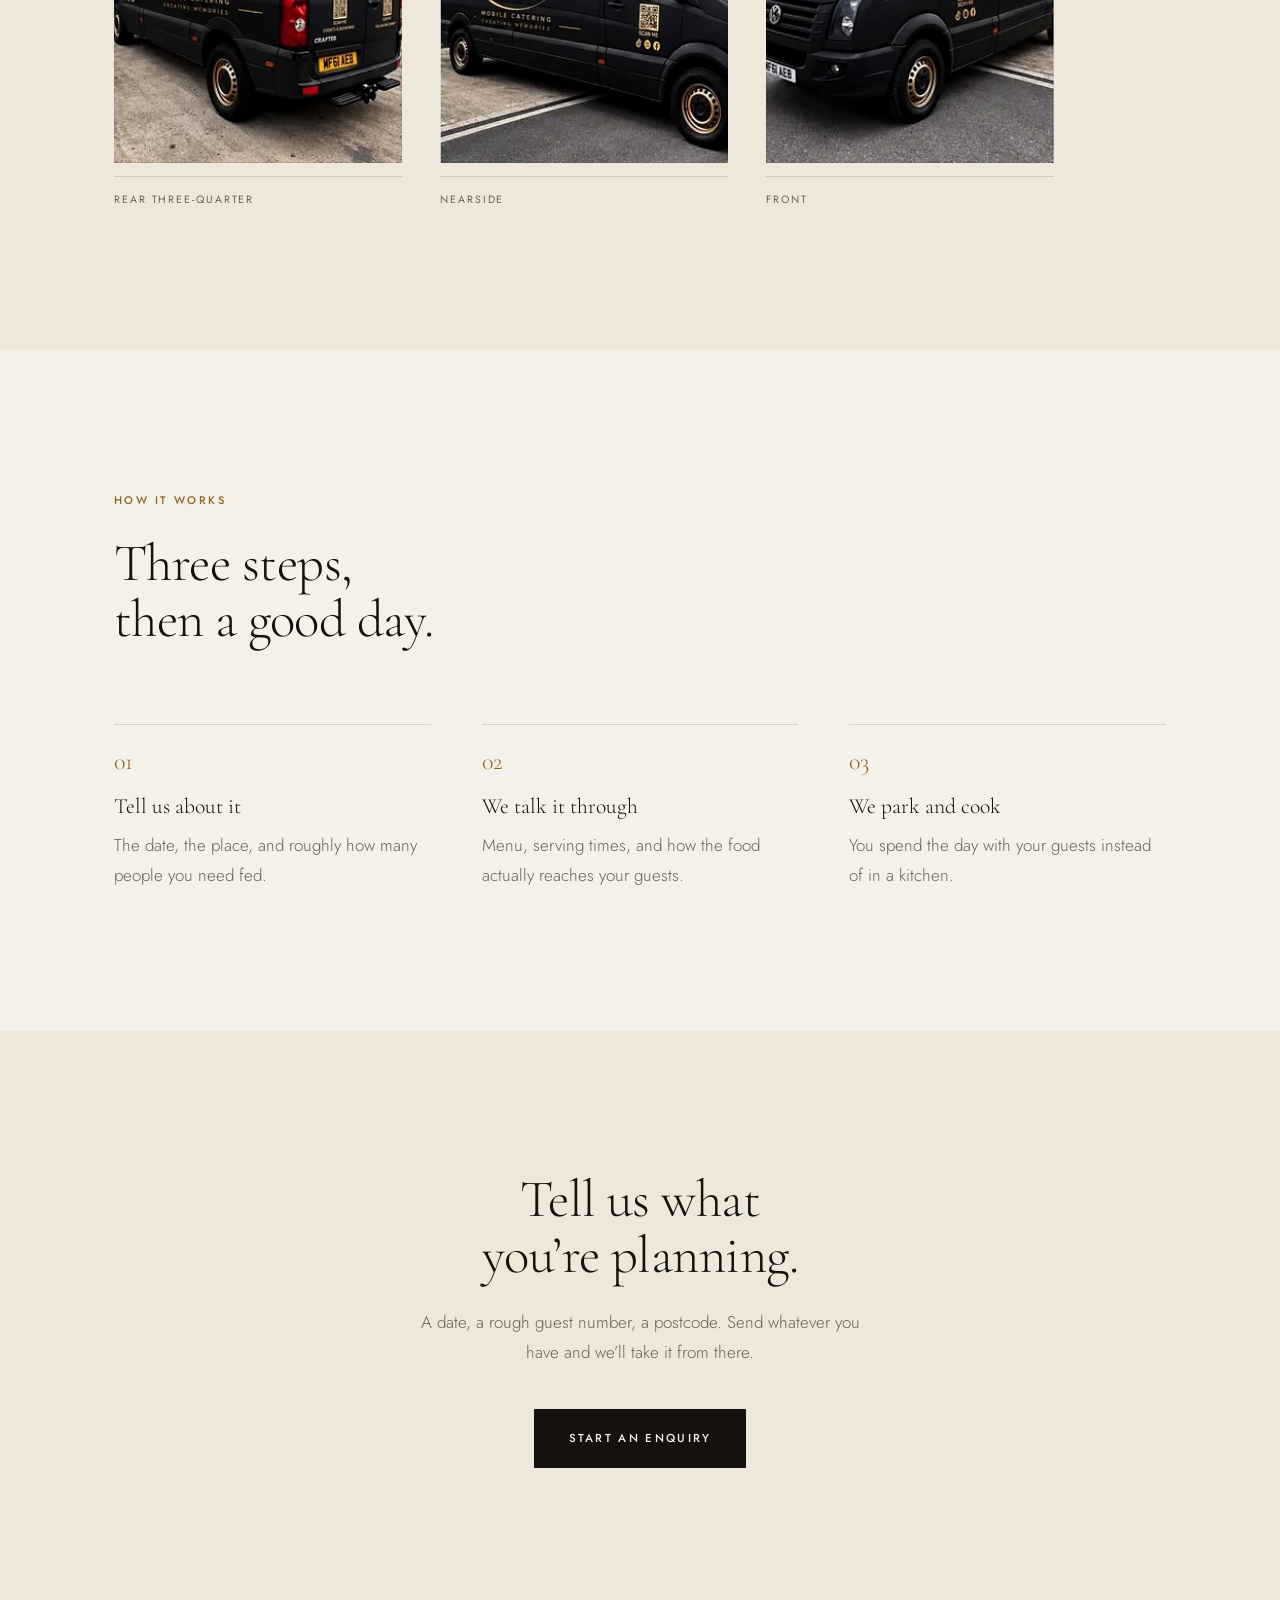
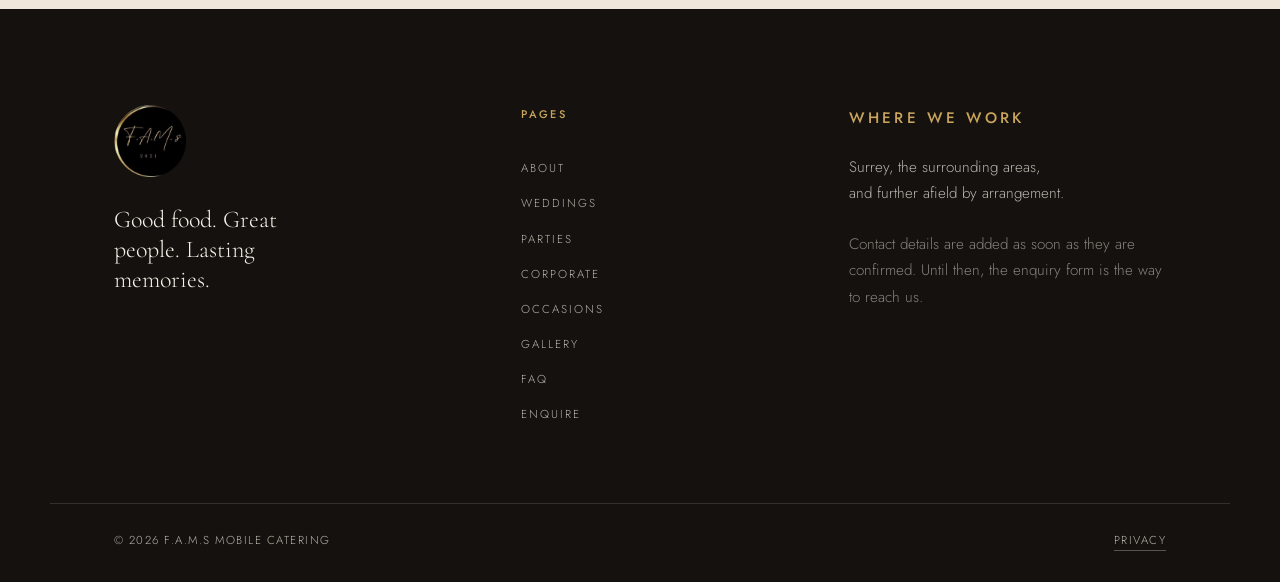
==== commit 14a40e04: "Refacere completa a site-ului: hartie ivoriu, aur cu zgarcenie Fotografiile   Decupajele livrate era" ====
--- a/index.html
+++ b/index.html
@@ -1,164 +1,165 @@
 <!doctype html>
 <html lang="en-GB">
 <head>
-  <meta charset="utf-8">
-  <meta name="viewport" content="width=device-width, initial-scale=1">
-  <title>FAMs Mobile Catering Surrey | Weddings, Parties & Events</title>
-  <meta name="description" content="Family-run mobile catering for weddings, private parties, corporate events and special occasions across Surrey and beyond.">
-  <meta name="robots" content="index,follow,max-image-preview:large">
-  <link rel="canonical" href="https://robertkodes.github.io/fams-website/">
-  <meta property="og:type" content="website">
-  <meta property="og:site_name" content="FAMs">
-  <meta property="og:title" content="FAMs Mobile Catering Surrey | Weddings, Parties & Events">
-  <meta property="og:description" content="Family-run mobile catering for weddings, private parties, corporate events and special occasions across Surrey and beyond.">
-  <meta property="og:image" content="https://robertkodes.github.io/fams-website/assets/social-preview.webp">
-  <meta name="twitter:card" content="summary_large_image">
-  <meta name="twitter:title" content="FAMs Mobile Catering Surrey | Weddings, Parties & Events">
-  <meta name="twitter:description" content="Family-run mobile catering for weddings, private parties, corporate events and special occasions across Surrey and beyond.">
-  <meta name="theme-color" content="#0c0b0a">
-  <link rel="icon" href="assets/favicon.svg" type="image/svg+xml">
-  <link rel="manifest" href="site.webmanifest">
-  <link rel="stylesheet" href="assets/styles.css">
-  <script type="application/ld+json">{"@context":"https://schema.org","@type":"Organization","@id":"https://robertkodes.github.io/fams-website/#organization","name":"FAMs","alternateName":"F.A.M.s 2021","description":"Family-run mobile catering for weddings, private parties, corporate events and special occasions across Surrey and beyond.","areaServed":{"@type":"AdministrativeArea","name":"Surrey"}}</script>
-<script type="application/ld+json">{"@context":"https://schema.org","@type":["LocalBusiness","FoodEstablishment"],"@id":"https://robertkodes.github.io/fams-website/#business","name":"FAMs","description":"Family-run mobile catering for weddings, private parties, corporate events and special occasions across Surrey and beyond.","areaServed":[{"@type":"AdministrativeArea","name":"Surrey"},{"@type":"Country","name":"United Kingdom"}],"parentOrganization":{"@id":"https://robertkodes.github.io/fams-website/#organization"}}</script>
-<script type="application/ld+json">{"@context":"https://schema.org","@type":"WebSite","@id":"https://robertkodes.github.io/fams-website/#website","name":"FAMs Mobile Catering","publisher":{"@id":"https://robertkodes.github.io/fams-website/#organization"},"inLanguage":"en-GB"}</script>
+<meta charset="utf-8">
+<meta name="viewport" content="width=device-width, initial-scale=1">
+<title>F.A.M.s Mobile Catering | Weddings, Parties & Events in Surrey</title>
+<meta name="description" content="Family-run mobile catering for weddings, private parties and corporate events across Surrey. Cooked fresh, brought to you.">
+
+<meta property="og:type" content="website">
+<meta property="og:site_name" content="F.A.M.s Mobile Catering">
+<meta property="og:title" content="F.A.M.s Mobile Catering | Weddings, Parties & Events in Surrey">
+<meta property="og:description" content="Family-run mobile catering for weddings, private parties and corporate events across Surrey. Cooked fresh, brought to you.">
+<meta property="og:image" content="assets/foto/social-preview.webp">
+<meta property="og:image:width" content="1200">
+<meta property="og:image:height" content="630">
+<meta name="twitter:card" content="summary_large_image">
+<meta name="theme-color" content="#f6f1e8">
+<link rel="icon" href="assets/favicon.svg" type="image/svg+xml">
+<link rel="manifest" href="site.webmanifest">
+<link rel="preconnect" href="https://fonts.googleapis.com">
+<link rel="preconnect" href="https://fonts.gstatic.com" crossorigin>
+<link rel="stylesheet" href="https://fonts.googleapis.com/css2?family=Cormorant+Garamond:ital,wght@0,300;0,400;0,500;1,300;1,400&family=Jost:wght@300;400;500&display=swap">
+<link rel="stylesheet" href="assets/styles.css">
+<script type="application/ld+json">{"@context": "https://schema.org", "@type": ["LocalBusiness", "FoodEstablishment"], "@id": "#business", "name": "F.A.M.s Mobile Catering", "alternateName": "F.A.M.s 2021", "description": "Family-run mobile catering for weddings, private parties and corporate events across Surrey.", "foundingDate": "2021", "servesCuisine": "Event catering", "areaServed": [{"@type": "AdministrativeArea", "name": "Surrey"}, {"@type": "Country", "name": "United Kingdom"}]}</script>
 </head>
 <body>
-
-<a class="skip-link" href="#main">Skip to content</a>
-<header class="site-header" data-header>
-  <div class="shell header-inner">
-    <a class="brand" href="./" aria-label="FAMs home">
-      <img src="assets/fams-logo.webp" alt="F.A.M.s 2021 gold circular logo" width="96" height="108">
+<a class="sari" href="#continut">Skip to content</a>
+<header class="antet">
+  <div class="container antet__interior">
+    <a class="marca" href="" aria-current="page" aria-label="F.A.M.s — home">
+      <img src="assets/foto/fams-mark-96.webp"
+           srcset="assets/foto/fams-mark-96.webp 96w, assets/foto/fams-mark-192.webp 192w"
+           sizes="46px" width="46" height="46" alt="F.A.M.s" decoding="async">
+      <span class="marca__text">F.A.M.s</span>
     </a>
-    <nav class="desktop-nav" aria-label="Primary navigation"><a href="about/">About</a><a href="weddings/">Weddings</a><a href="private-parties/">Private Parties</a><a href="corporate-events/">Corporate</a><a href="gallery/">Gallery</a><a href="faq/">FAQ</a></nav>
-    <a class="button button-gold header-cta" href="contact/">Get a quote</a>
-    <button class="menu-toggle" type="button" aria-expanded="false" aria-controls="mobile-menu" data-menu-toggle>
-      <span></span><span></span><span></span><span class="sr-only">Menu</span>
+    <nav class="nav" aria-label="Primary"><a href="about/">About</a><a href="weddings/">Weddings</a><a href="private-parties/">Parties</a><a href="corporate-events/">Corporate</a><a href="special-occasions/">Occasions</a><a href="gallery/">Gallery</a><a href="faq/">FAQ</a></nav>
+    <a class="buton buton--mic" href="contact/">Enquire</a>
+    <button class="meniu-buton" type="button" aria-expanded="false"
+            aria-controls="meniu" data-meniu>
+      <span class="meniu-buton__linii" aria-hidden="true"></span>
+      <span class="sr">Menu</span>
     </button>
   </div>
-  <nav id="mobile-menu" class="mobile-nav" aria-label="Mobile navigation" data-mobile-menu>
-    <div class="mobile-nav-inner">
-      <a href="about/">About</a><a href="weddings/">Weddings</a><a href="private-parties/">Private Parties</a><a href="corporate-events/">Corporate</a><a href="gallery/">Gallery</a><a href="faq/">FAQ</a><a href="special-occasions/">Special occasions</a>
-      <a class="button button-gold" href="contact/">Get a quote</a>
+  <nav class="meniu" id="meniu" aria-label="Menu" hidden>
+    <div class="container">
+      <a href="about/">About</a><a href="weddings/">Weddings</a><a href="private-parties/">Parties</a><a href="corporate-events/">Corporate</a><a href="special-occasions/">Occasions</a><a href="gallery/">Gallery</a><a href="faq/">FAQ</a>
+      <a class="buton" href="contact/">Enquire</a>
     </div>
   </nav>
 </header>
-<main id="main">
-<section class="hero">
-  <div class="hero-glow" aria-hidden="true"></div>
-  <div class="shell hero-grid">
-    <div class="hero-copy reveal">
-      <p class="eyebrow">Family-run mobile catering · Surrey & beyond</p>
-      <h1>Family food.<br><em>Beautifully served.</em><br>Memories made.</h1>
-      <p class="hero-lede">Family-run mobile catering for weddings, private parties, corporate events and special occasions across Surrey and beyond.</p>
-      <div class="button-row"><a class="button button-gold" href="contact/">Get a quote</a><a class="button button-ghost" href="#catering">Explore catering</a></div>
+<main id="continut">
+<section class="deschidere">
+  <div class="container deschidere__grid">
+    <div class="deschidere__text">
+      <p class="eticheta">Mobile catering · Surrey · since 2021</p>
+      <h1>Family food,<br>beautifully served.</h1>
+      <p class="lede">F.A.M.s is Florin, Alexandra, Mirela and Sofia. We cook fresh, we bring the kitchen with us, and we cater weddings, parties and events across Surrey.</p>
+      <div class="actiuni"><a class="buton" href="contact/">Start an enquiry</a> <a class="legatura" href="#catering">What we cater</a></div>
     </div>
-    <div class="hero-media reveal">
-      <div class="gold-orbit" aria-hidden="true"></div>
-      <div class="hero-photo-wrap"><img class="hero-photo parallax-image" data-parallax="18" src="assets/van-side.webp" alt="Black FAMs mobile catering van with gold branding" width="550" height="670"></div>
-      <div class="hero-stamp"><span>FAMs</span><small>Creating Memories · 2021</small></div>
+    <div class="deschidere__foto"><figure class="placa placa--ridicata"><img src="assets/foto/van-rear-angle-560.webp" srcset="assets/foto/van-rear-angle-280.webp 280w, assets/foto/van-rear-angle-420.webp 420w, assets/foto/van-rear-angle-560.webp 560w" sizes="(max-width: 860px) 62vw, 320px" width="578" height="722" alt="The FAMs van from the rear three-quarter, parked under a tree" decoding="async"><figcaption>The van, parked up between jobs</figcaption></figure></div>
+  </div>
+</section>
+<section class="banda"><div class="container"><ul><li>Family-run</li><li>Est. 2021</li><li>Cooked fresh on the day</li><li>Surrey & beyond</li></ul></div></section>
+<section class="sectiune" id="catering">
+  <div class="container">
+    <header class="cap">
+      <p class="eticheta">What we cater</p>
+      <h2>Four kinds of day,<br>one way of working.</h2>
+    </header>
+    <div class="servicii">
+    <a class="serviciu" href="weddings/">
+      <h3>Weddings</h3>
+      <p>We work to your timings, your venue and your guest list — not to a fixed package.</p>
+      <span class="serviciu__sageata" aria-hidden="true">&#8594;</span>
+    </a>
+    <a class="serviciu" href="private-parties/">
+      <h3>Private parties</h3>
+      <p>Birthdays, anniversaries, christenings, or a garden full of people on a Saturday.</p>
+      <span class="serviciu__sageata" aria-hidden="true">&#8594;</span>
+    </a>
+    <a class="serviciu" href="corporate-events/">
+      <h3>Corporate events</h3>
+      <p>Launches, open days and staff days. We bring our own kitchen, so you don’t need one.</p>
+      <span class="serviciu__sageata" aria-hidden="true">&#8594;</span>
+    </a>
+    <a class="serviciu" href="special-occasions/">
+      <h3>Special occasions</h3>
+      <p>Anything that doesn’t fit a category. Tell us what you’re planning.</p>
+      <span class="serviciu__sageata" aria-hidden="true">&#8594;</span>
+    </a>
     </div>
   </div>
-  <div class="scroll-cue" aria-hidden="true"><span></span>Scroll</div>
 </section>
-
-<section class="trust-strip"><div class="shell trust-grid"><span>Family-run</span><span>Freshly prepared</span><span>Made for your event</span><span>Surrey & beyond</span></div></section>
-
-<section class="section section-ivory">
-  <div class="shell split-copy">
-    <div class="reveal"><p class="eyebrow dark">About FAMs</p><h2>Food that feels like part of the occasion.</h2></div>
-    <div class="reveal"><p class="lead-dark">FAMs was created by Florin, Alexandra, Mirela and Sofia — built around family, food and a genuine love of bringing people together.</p><p>From the moment we arrive to the last plate served, we focus on quality food, friendly service and the details that make an event feel cared for.</p><a class="text-link dark-link" href="about/">Meet the family <span>→</span></a></div>
+<section class="cerneala">
+  <div class="container">
+    <img class="pecete" src="assets/foto/fams-mark-192.webp"
+         srcset="assets/foto/fams-mark-96.webp 96w, assets/foto/fams-mark-192.webp 192w, assets/foto/fams-mark-288.webp 288w"
+         sizes="96px" width="96" height="96" alt="" loading="lazy" decoding="async">
+    <p class="cerneala__titlu">Good food.<br>Great people.<br>Lasting memories.</p>
+    <p class="eticheta eticheta--clara">F.A.M.s · Creating Memories</p>
   </div>
 </section>
-
-<section class="section" id="catering">
-  <div class="shell">
-    <div class="section-head reveal"><div><p class="eyebrow">Catering for your occasion</p><h2>One family.<br>Many kinds of celebration.</h2></div><p>From intimate birthdays to beautiful weddings and busy corporate events, we’ll work with you to create a catering experience that feels right for the day.</p></div>
-    <div class="event-grid">
-<a class="event-card reveal" href="weddings/">
-  <span class="event-num">01</span>
-  <div><h3>Weddings</h3><p>Relaxed, thoughtful mobile catering that becomes part of your celebration.</p><span class="text-link">Explore <span aria-hidden="true">→</span></span></div>
-</a>
-<a class="event-card reveal" href="private-parties/">
-  <span class="event-num">02</span>
-  <div><h3>Private parties</h3><p>Birthdays, anniversaries and gatherings with food prepared fresh for your guests.</p><span class="text-link">Explore <span aria-hidden="true">→</span></span></div>
-</a>
-<a class="event-card reveal" href="corporate-events/">
-  <span class="event-num">03</span>
-  <div><h3>Corporate events</h3><p>Warm, organised catering for teams, clients and company occasions.</p><span class="text-link">Explore <span aria-hidden="true">→</span></span></div>
-</a>
-<a class="event-card reveal" href="special-occasions/">
-  <span class="event-num">04</span>
-  <div><h3>Special occasions</h3><p>A flexible catering experience shaped around your venue, guests and occasion.</p><span class="text-link">Explore <span aria-hidden="true">→</span></span></div>
-</a></div>
+<section class="sectiune sectiune--alt">
+  <div class="container">
+    <header class="cap cap--doua">
+      <div>
+        <p class="eticheta">On the road</p>
+        <h2>The kitchen comes to you.</h2>
+      </div>
+      <div class="cap__aparte">
+        <p>A black-and-gold VW Crafter, and the reason we can cater a village hall, a marquee or a garden with no kitchen in it.</p>
+        <a class="legatura" href="gallery/">See the gallery</a>
+      </div>
+    </header>
+    <div class="trio"><figure class="placa"><img src="assets/foto/van-rear-angle-560.webp" srcset="assets/foto/van-rear-angle-280.webp 280w, assets/foto/van-rear-angle-420.webp 420w, assets/foto/van-rear-angle-560.webp 560w" sizes="(max-width: 760px) 44vw, 260px" width="578" height="722" alt="The FAMs van from the rear three-quarter, parked under a tree" loading="lazy" decoding="async"><figcaption>Rear three-quarter</figcaption></figure><figure class="placa"><img src="assets/foto/van-side-560.webp" srcset="assets/foto/van-side-280.webp 280w, assets/foto/van-side-420.webp 420w, assets/foto/van-side-560.webp 560w" sizes="(max-width: 760px) 44vw, 260px" width="578" height="722" alt="The side of the FAMs van, showing the F.A.M.s 2021 logo" loading="lazy" decoding="async"><figcaption>Nearside</figcaption></figure><figure class="placa"><img src="assets/foto/van-front-560.webp" srcset="assets/foto/van-front-280.webp 280w, assets/foto/van-front-420.webp 420w, assets/foto/van-front-560.webp 560w" sizes="(max-width: 760px) 44vw, 260px" width="560" height="700" alt="The FAMs van from the front, matte black with gold lettering" loading="lazy" decoding="async"><figcaption>Front</figcaption></figure></div>
   </div>
 </section>
-
-<section class="parallax-break">
-  <div class="parallax-bg" data-parallax-bg style="background-image:url('/assets/fams-van-collage.webp')"></div><div class="parallax-shade"></div>
-  <div class="shell parallax-content reveal"><img src="assets/fams-logo.webp" alt="" width="220" height="248" class="break-logo" loading="lazy"><p class="eyebrow">More than catering</p><h2>We want our food, our service and our presence to be something your guests remember.</h2><a class="button button-gold" href="contact/">Tell us about your event</a></div>
-</section>
-
-<section class="section section-ivory">
-  <div class="shell"><div class="section-head dark-head reveal"><div><p class="eyebrow dark">Why FAMs?</p><h2>Simple things,<br>done with care.</h2></div><p>Great catering should be more than simply feeding your guests. It should become part of the experience.</p></div><div class="value-grid"><article class="value-card reveal"><span class="gold-dot"></span><h3>Freshly prepared food</h3><p>We believe food is at its best when it’s cooked fresh and served with care.</p></article><article class="value-card reveal"><span class="gold-dot"></span><h3>Family-run service</h3><p>You’re dealing directly with the family behind FAMs — not a faceless catering company.</p></article><article class="value-card reveal"><span class="gold-dot"></span><h3>Made for your event</h3><p>We shape the menu and service around your guests, venue and occasion.</p></article><article class="value-card reveal"><span class="gold-dot"></span><h3>More than catering</h3><p>We want the food, service and atmosphere to become part of what your guests remember.</p></article></div></div>
-</section>
-
-<section class="section">
-  <div class="shell"><div class="section-head reveal"><div><p class="eyebrow">From enquiry to event</p><h2>Easy to plan.<br>Lovely to remember.</h2></div></div>
-    <ol class="process-grid">
-      <li class="reveal"><span>01</span><h3>Tell us about your event</h3><p>Share the date, location, guest numbers and what you have in mind.</p></li>
-      <li class="reveal"><span>02</span><h3>We shape the experience</h3><p>We discuss a menu and style of service that suits the occasion.</p></li>
-      <li class="reveal"><span>03</span><h3>We arrive and serve</h3><p>Fresh food, warm service and attention to the details around it.</p></li>
-      <li class="reveal"><span>04</span><h3>You enjoy the occasion</h3><p>Spend your time with your guests while we take care of the catering.</p></li>
+<section class="sectiune">
+  <div class="container">
+    <header class="cap">
+      <p class="eticheta">How it works</p>
+      <h2>Three steps,<br>then a good day.</h2>
+    </header>
+    <ol class="pasi">
+      <li><span class="pas__nr">01</span><h3>Tell us about it</h3><p>The date, the place, and roughly how many people you need fed.</p></li>
+      <li><span class="pas__nr">02</span><h3>We talk it through</h3><p>Menu, serving times, and how the food actually reaches your guests.</p></li>
+      <li><span class="pas__nr">03</span><h3>We park and cook</h3><p>You spend the day with your guests instead of in a kitchen.</p></li>
     </ol>
   </div>
 </section>
-
-<section class="section section-ivory">
-  <div class="shell gallery-teaser">
-    <div class="gallery-copy reveal"><p class="eyebrow dark">On the road with FAMs</p><h2>A kitchen that comes to the occasion.</h2><p>Our black-and-gold mobile catering van carries a little piece of the FAMs family to every event.</p><a class="button button-dark" href="gallery/">View gallery</a></div>
-    <div class="gallery-mosaic"><img class="reveal" src="assets/van-front.webp" alt="Front view of the black FAMs catering van" loading="lazy"><img class="reveal" src="assets/van-rear-angle.webp" alt="Rear three-quarter view of the FAMs catering van" loading="lazy"></div>
+<section class="final">
+  <div class="container">
+    <h2>Tell us what<br>you’re planning.</h2>
+    <p>A date, a rough guest number, a postcode. Send whatever you have and we’ll take it from there.</p>
+    <a class="buton" href="contact/">Start an enquiry</a>
   </div>
 </section>
-
-<section class="section"><div class="shell faq-layout"><div class="reveal"><p class="eyebrow">Questions, answered</p><h2>Planning something special?</h2><p class="muted">A few useful answers before you send your enquiry.</p><a class="text-link" href="faq/">See all FAQs <span>→</span></a></div><div><details class="faq-item reveal"><summary>What types of events does FAMs cater for?<span>+</span></summary><p>FAMs caters for weddings, private celebrations, birthdays, anniversaries, corporate events, parties and other special occasions.</p></details><details class="faq-item reveal"><summary>Where does FAMs provide mobile catering?<span>+</span></summary><p>Surrey is our primary service area. We can also discuss events in surrounding areas and further afield by arrangement.</p></details><details class="faq-item reveal"><summary>Can the menu and service be tailored to our event?<span>+</span></summary><p>Yes. Every event is different, so we’ll discuss your guest numbers, venue, timings and the kind of experience you want, then shape the menu and service around the occasion.</p></details><details class="faq-item reveal"><summary>Can you accommodate dietary requirements?<span>+</span></summary><p>Tell us about dietary requirements when you enquire. We’ll discuss suitable options with you before the event. If an allergy is involved, please give us full details so we can explain what can be safely offered.</p></details></div></div></section>
-
-<section class="closing-cta"><div class="shell reveal"><p class="eyebrow">Your event, our family</p><h2>Let’s create something<br>your guests remember.</h2><p>Good food. Great people. Lasting memories.</p><a class="button button-gold" href="contact/">Get a quote</a></div></section>
 </main>
-
-<footer class="site-footer">
-  <div class="shell footer-grid">
-    <div>
-      <a class="brand" href="./" aria-label="FAMs home">
-      <img src="assets/fams-logo.webp" alt="F.A.M.s 2021 gold circular logo" width="96" height="108">
-    </a>
-      <p class="footer-tagline">Good food. Great people. Lasting memories.</p>
-      <p class="muted">Family-run mobile catering across Surrey and beyond by arrangement.</p>
+<footer class="subsol">
+  <div class="container subsol__grid">
+    <div class="subsol__marca">
+      <img src="assets/foto/fams-mark-192.webp" width="72" height="72"
+           alt="" loading="lazy" decoding="async">
+      <p class="subsol__slogan">Good food. Great people. Lasting memories.</p>
     </div>
-    <div>
-      <p class="footer-heading">Explore</p>
-      <div class="footer-links"><a href="about/">About</a><a href="weddings/">Weddings</a><a href="private-parties/">Private Parties</a><a href="corporate-events/">Corporate</a><a href="gallery/">Gallery</a><a href="faq/">FAQ</a><a href="special-occasions/">Special occasions</a></div>
-    </div>
-    <div>
-      <p class="footer-heading">Plan your event</p>
-      <div class="footer-links">
-        <a href="contact/">Get a quote</a>
-        <a href="faq/">Frequently asked questions</a>
-        <a href="privacy/">Privacy</a>
-      </div>
-    </div>
-    <div>
-      <p class="footer-heading">FAMs</p>
-      <p class="muted">Created by Florin, Alexandra, Mirela and Sofia. Built around family, food and bringing people together.</p>
+    <nav class="subsol__nav" aria-label="Footer">
+      <p class="eticheta">Pages</p>
+      <a href="about/">About</a><a href="weddings/">Weddings</a><a href="private-parties/">Parties</a><a href="corporate-events/">Corporate</a><a href="special-occasions/">Occasions</a><a href="gallery/">Gallery</a><a href="faq/">FAQ</a>
+      <a href="contact/">Enquire</a>
+    </nav>
+    <div class="subsol__info">
+      <p class="eticheta">Where we work</p>
+      <p>Surrey, the surrounding areas,<br>and further afield by arrangement.</p>
+      <p class="subsol__nota">Contact details are added as soon as they are confirmed.
+      Until then, the enquiry form is the way to reach us.</p>
     </div>
   </div>
-  <div class="shell footer-bottom">
-    <span>© <span data-year></span> FAMs. Creating Memories.</span>
-    <span>Surrey, United Kingdom</span>
+  <div class="container subsol__jos">
+    <p>&copy; 2026 F.A.M.s Mobile Catering</p>
+    <p><a href="privacy/">Privacy</a></p>
   </div>
 </footer>
-<a class="mobile-quote" href="contact/">Get a quote</a>
 <script src="assets/site.js" defer></script>
 </body>
-</html>+</html>
--- a/assets/styles.css
+++ b/assets/styles.css
@@ -1,27 +1,558 @@
-
-:root{--ink:#0c0b0a;--ink2:#151310;--ivory:#f4efe5;--paper:#fbf8f1;--gold:#c79a47;--gold2:#e2c37e;--muted:#b8b0a3;--line:rgba(199,154,71,.28);--shell:min(1180px,calc(100vw - 40px));--serif:"Iowan Old Style","Baskerville","Times New Roman",serif;--sans:"Avenir Next","Helvetica Neue",Arial,sans-serif}
-*{box-sizing:border-box}html{scroll-behavior:smooth;background:var(--ink)}body{margin:0;background:var(--ink);color:#f6f0e5;font:16px/1.65 var(--sans);-webkit-font-smoothing:antialiased}img{display:block;max-width:100%;height:auto}a{color:inherit;text-decoration:none}button,input,select,textarea{font:inherit}button{cursor:pointer}::selection{background:var(--gold);color:var(--ink)}.shell{width:var(--shell);margin-inline:auto}.sr-only{position:absolute!important;width:1px;height:1px;padding:0;margin:-1px;overflow:hidden;clip:rect(0,0,0,0);white-space:nowrap;border:0}.skip-link{position:fixed;left:16px;top:-100px;z-index:999;background:var(--gold);color:var(--ink);padding:10px 14px}.skip-link:focus{top:16px}:focus-visible{outline:2px solid var(--gold2);outline-offset:4px}
-.site-header{position:fixed;inset:0 0 auto;z-index:100;background:linear-gradient(to bottom,rgba(12,11,10,.88),rgba(12,11,10,0));transition:.3s}.site-header.scrolled{background:rgba(12,11,10,.94);backdrop-filter:blur(16px);box-shadow:0 1px 0 rgba(255,255,255,.07)}.header-inner{height:92px;display:flex;align-items:center;gap:28px}.brand{display:inline-flex;align-items:center;flex:0 0 auto}.brand img{width:76px;height:76px;object-fit:cover;border-radius:50%}.desktop-nav{display:flex;align-items:center;justify-content:center;gap:24px;margin-left:auto}.desktop-nav a{font-size:13px;letter-spacing:.08em;text-transform:uppercase;color:#e8e0d4;position:relative}.desktop-nav a:after{content:"";position:absolute;left:0;right:100%;bottom:-8px;height:1px;background:var(--gold);transition:.25s}.desktop-nav a:hover:after,.desktop-nav a[aria-current=page]:after{right:0}.header-cta{margin-left:12px}.menu-toggle{display:none;background:none;border:0;width:48px;height:48px;padding:10px}.menu-toggle span:not(.sr-only){display:block;height:1px;background:#fff;margin:6px 0}.mobile-nav{display:none}
-.button{display:inline-flex;align-items:center;justify-content:center;min-height:50px;padding:0 25px;border:1px solid transparent;text-transform:uppercase;letter-spacing:.12em;font-size:12px;font-weight:700;transition:.25s}.button-gold{background:var(--gold);color:var(--ink)}.button-gold:hover{background:var(--gold2);transform:translateY(-2px)}.button-ghost{border-color:rgba(255,255,255,.35);color:#fff}.button-ghost:hover{border-color:var(--gold);color:var(--gold2)}.button-dark{background:var(--ink);color:#fff}.button-dark:hover{background:#211d18;transform:translateY(-2px)}.button-row{display:flex;flex-wrap:wrap;gap:12px;margin-top:34px}
-.eyebrow{text-transform:uppercase;letter-spacing:.22em;font-size:11px;font-weight:700;color:var(--gold2);margin:0 0 18px}.eyebrow.dark{color:#8f6725}h1,h2,h3,p{margin-top:0}h1,h2,h3{font-family:var(--serif);font-weight:400;line-height:.98;letter-spacing:-.025em}h1{font-size:clamp(56px,7vw,104px);margin-bottom:26px}h2{font-size:clamp(42px,5.4vw,76px);margin-bottom:24px}h3{font-size:28px}em{font-weight:400;color:var(--gold2)}.hero-lede{font-size:clamp(18px,2vw,23px);line-height:1.55;color:#d1c9bd;max-width:650px}.lead,.lead-dark{font-size:21px;line-height:1.55}.lead-dark{color:#27231f}.muted{color:var(--muted)}.text-link{display:inline-flex;gap:8px;align-items:center;color:var(--gold2);font-weight:700;font-size:13px;text-transform:uppercase;letter-spacing:.12em;margin-top:15px}.text-link span{transition:.2s}.text-link:hover span{transform:translateX(5px)}.dark-link{color:#7c571f}
-.hero{min-height:100svh;position:relative;overflow:hidden;padding:135px 0 70px;display:flex;align-items:center;background:radial-gradient(circle at 70% 35%,rgba(199,154,71,.13),transparent 30%),linear-gradient(135deg,#080706,#12100e)}.hero-glow{position:absolute;width:650px;height:650px;border:1px solid rgba(199,154,71,.16);border-radius:50%;right:-140px;top:40px}.hero-grid{display:grid;grid-template-columns:1.05fr .8fr;gap:7vw;align-items:center}.hero-copy{position:relative;z-index:2}.hero-media{position:relative;min-height:650px;display:flex;align-items:center;justify-content:center}.hero-photo-wrap{position:relative;width:min(430px,90%);height:620px;overflow:hidden;border:1px solid rgba(199,154,71,.25)}.hero-photo{width:100%;height:110%;object-fit:cover;transform:translate3d(0,0,0) scale(1.04)}.gold-orbit{position:absolute;width:520px;height:520px;border:1px solid rgba(199,154,71,.5);border-radius:50%;right:-30px;top:50%;transform:translateY(-50%)}.gold-orbit:before{content:"";position:absolute;inset:30px;border:1px solid rgba(199,154,71,.14);border-radius:50%}.hero-stamp{position:absolute;left:-15px;bottom:55px;background:rgba(12,11,10,.92);border-left:2px solid var(--gold);padding:20px 24px;z-index:3}.hero-stamp span{display:block;font-family:var(--serif);font-size:33px;color:var(--gold2)}.hero-stamp small{display:block;color:var(--muted);letter-spacing:.12em;text-transform:uppercase;font-size:9px}.scroll-cue{position:absolute;bottom:28px;left:50%;transform:translateX(-50%);font-size:9px;letter-spacing:.2em;text-transform:uppercase;color:#8c847a}.scroll-cue span{display:block;width:1px;height:40px;background:linear-gradient(var(--gold),transparent);margin:0 auto 8px}
-.trust-strip{border-block:1px solid var(--line);background:#100e0c}.trust-grid{min-height:78px;display:grid;grid-template-columns:repeat(4,1fr);align-items:center}.trust-grid span{text-align:center;text-transform:uppercase;letter-spacing:.16em;font-size:10px;color:#d7ccbc;border-right:1px solid var(--line)}.trust-grid span:last-child{border-right:0}
-.section{padding:120px 0;background:var(--ink)}.section-ivory{background:var(--ivory);color:#24201c}.split-copy{display:grid;grid-template-columns:1fr 1fr;gap:9vw;align-items:start}.split-copy p:not(.eyebrow){color:#625b52}.section-head{display:grid;grid-template-columns:1.15fr .75fr;gap:8vw;align-items:end;margin-bottom:62px}.section-head>p{color:var(--muted);font-size:18px;margin-bottom:10px}.dark-head>p{color:#6e665b}
-.event-grid{display:grid;grid-template-columns:1fr 1fr;border-top:1px solid var(--line)}.event-card{min-height:260px;display:grid;grid-template-columns:70px 1fr;gap:20px;padding:36px 36px 34px 0;border-bottom:1px solid var(--line);transition:.3s}.event-card:nth-child(odd){border-right:1px solid var(--line);padding-right:44px}.event-card:nth-child(even){padding-left:44px}.event-card:hover{background:linear-gradient(90deg,rgba(199,154,71,.05),transparent)}.event-num{font-family:var(--serif);color:#765825;font-size:18px}.event-card h3{font-size:40px;margin-bottom:18px}.event-card p{color:var(--muted);max-width:460px}
-.value-grid{display:grid;grid-template-columns:repeat(4,1fr);gap:1px;background:rgba(91,73,46,.16);border:1px solid rgba(91,73,46,.12)}.value-card{background:var(--paper);padding:42px 30px;min-height:290px}.value-card h3{font-size:33px;line-height:1.05;margin:28px 0 18px}.value-card p{color:#6e675e}.gold-dot{display:block;width:8px;height:8px;background:var(--gold);border-radius:50%}
-.parallax-break{height:760px;position:relative;overflow:hidden;display:flex;align-items:center}.parallax-bg{position:absolute;inset:-90px 0;background-size:cover;background-position:center;will-change:transform}.parallax-shade{position:absolute;inset:0;background:linear-gradient(90deg,rgba(8,7,6,.96),rgba(8,7,6,.73) 45%,rgba(8,7,6,.35))}.parallax-content{position:relative;z-index:2;max-width:780px;margin-left:max(20px,calc((100vw - 1180px)/2))}.parallax-content h2{font-size:clamp(44px,5.3vw,75px)}.break-logo{width:115px;height:125px;object-fit:cover;border-radius:50%;margin-bottom:28px}
-.process-grid{list-style:none;margin:0;padding:0;display:grid;grid-template-columns:repeat(4,1fr);border-top:1px solid var(--line)}.process-grid li{padding:34px 28px 0 0;border-right:1px solid var(--line);min-height:300px}.process-grid li+li{padding-left:28px}.process-grid li:last-child{border-right:0}.process-grid span{color:var(--gold);font:18px var(--serif)}.process-grid h3{font-size:30px;margin:55px 0 18px}.process-grid p{color:var(--muted)}
-.gallery-teaser{display:grid;grid-template-columns:.8fr 1.2fr;gap:7vw;align-items:center}.gallery-copy p:not(.eyebrow){color:#6c645b;max-width:480px}.gallery-mosaic{display:grid;grid-template-columns:1fr 1fr;gap:18px;align-items:end}.gallery-mosaic img{width:100%;height:520px;object-fit:cover}.gallery-mosaic img:last-child{height:610px}
-.faq-layout{display:grid;grid-template-columns:.75fr 1.25fr;gap:9vw;align-items:start}.faq-item{border-top:1px solid var(--line)}.section-ivory .faq-item{border-color:rgba(44,35,22,.18)}.faq-item:last-child{border-bottom:1px solid var(--line)}.faq-item summary{list-style:none;cursor:pointer;display:flex;justify-content:space-between;gap:20px;padding:26px 0;font-family:var(--serif);font-size:25px;line-height:1.2}.faq-item summary::-webkit-details-marker{display:none}.faq-item summary span{font:300 27px var(--sans);color:var(--gold);transition:.2s}.faq-item[open] summary span{transform:rotate(45deg)}.faq-item p{color:var(--muted);padding:0 45px 25px 0}.section-ivory .faq-item p{color:#6f675e}
-.closing-cta{padding:140px 0;text-align:center;background:radial-gradient(circle at 50% 110%,rgba(199,154,71,.18),transparent 35%),#0d0b09;border-top:1px solid var(--line)}.closing-cta h2{font-size:clamp(52px,7vw,92px)}.closing-cta p:not(.eyebrow){color:var(--muted);margin-bottom:30px}
-.breadcrumb{padding-top:120px;display:flex;gap:10px;align-items:center;color:#817a70;font-size:11px;text-transform:uppercase;letter-spacing:.12em}.breadcrumb span{color:#9b8560}.page-hero{padding:80px 0 115px;background:radial-gradient(circle at 78% 35%,rgba(199,154,71,.09),transparent 25%),#0c0b0a}.page-hero-grid{display:grid;grid-template-columns:1.1fr .8fr;gap:8vw;align-items:end}.page-hero h1{margin-bottom:0}.compact-hero{padding-bottom:90px}
-.about-story{display:grid;grid-template-columns:.8fr 1.2fr;gap:8vw;align-items:center}.about-image{position:relative}.about-image:before{content:"";position:absolute;inset:-18px 22px 18px -18px;border:1px solid rgba(134,96,35,.36)}.about-image img{position:relative;width:100%;max-width:480px;aspect-ratio:1/1.12;object-fit:cover}.image-statement{min-height:820px;display:grid;grid-template-columns:1fr 1fr;overflow:hidden;background:#15110d}.image-statement>img{width:100%;height:900px;object-fit:cover}.image-statement-copy{padding:110px 7vw;display:flex;flex-direction:column;justify-content:center}.image-statement-copy p:not(.eyebrow){color:var(--muted);max-width:560px}
-.service-image-band{height:680px;position:relative;overflow:hidden;background:#15120f}.service-image-band>img{width:100%;height:115%;object-fit:cover;filter:brightness(.58)}.service-image-quote{position:absolute;left:8vw;bottom:70px;max-width:720px}.service-image-quote p{font:italic clamp(34px,4.5vw,66px)/1.05 var(--serif);margin-bottom:15px}.service-image-quote span{text-transform:uppercase;letter-spacing:.16em;color:var(--gold2);font-size:10px}.service-points{display:grid;grid-template-columns:1fr 1fr;border-top:1px solid rgba(44,35,22,.18)}.service-point{min-height:255px;padding:35px 40px 30px 0;border-bottom:1px solid rgba(44,35,22,.18)}.service-point:nth-child(odd){border-right:1px solid rgba(44,35,22,.18)}.service-point:nth-child(even){padding-left:40px}.service-point span{font:17px var(--serif);color:#996d2b}.service-point h3{font-size:34px;margin:30px 0 14px}.service-point p{color:#6e675e}
-.gallery-grid{display:grid;grid-template-columns:repeat(12,1fr);gap:18px}.gallery-card{margin:0;grid-column:span 4}.gallery-card:nth-child(1),.gallery-card:nth-child(4){grid-column:span 7}.gallery-card:nth-child(2),.gallery-card:nth-child(3){grid-column:span 5}.gallery-button{display:block;width:100%;border:0;padding:0;background:#111;overflow:hidden}.gallery-button img{width:100%;height:520px;object-fit:cover;transition:.55s}.gallery-card:nth-child(1) img,.gallery-card:nth-child(4) img{height:650px}.gallery-button:hover img{transform:scale(1.035);filter:brightness(.88)}.gallery-card figcaption{padding:13px 0 30px;font:21px var(--serif);color:#342d25}.lightbox{position:fixed;inset:0;background:rgba(0,0,0,.94);z-index:500;padding:6vh 6vw;display:grid;place-items:center}.lightbox[hidden]{display:none}.lightbox img{max-width:90vw;max-height:88vh}.lightbox button{position:absolute;right:28px;top:18px;background:none;border:0;color:white;font-size:46px}
-.faq-page-grid{display:grid;grid-template-columns:.7fr 1.3fr;gap:9vw;align-items:start}.contact-layout{display:grid;grid-template-columns:.65fr 1.35fr;gap:7vw;align-items:start}.contact-aside{position:sticky;top:130px}.contact-steps{list-style:none;margin:35px 0;padding:0;border-top:1px solid rgba(44,35,22,.18)}.contact-steps li{display:grid;grid-template-columns:45px 1fr;gap:15px;padding:22px 0;border-bottom:1px solid rgba(44,35,22,.18)}.contact-steps li>span{font:16px var(--serif);color:#996d2b}.contact-steps p{margin:0;color:#6e675e}.contact-steps strong{color:#2e2923}.area-note{margin-top:40px;padding:22px 0;border-top:2px solid var(--gold);color:#4f473f}.form-wrap{background:var(--paper);border:1px solid rgba(57,44,27,.13);padding:50px}.form-section-title{display:flex;gap:18px;align-items:center;margin:8px 0 28px;padding-top:25px;border-top:1px solid rgba(44,35,22,.14)}.form-section-title:first-of-type{border-top:0;padding-top:0}.form-section-title span{font:18px var(--serif);color:#996d2b}.form-section-title h2{font-size:34px;margin:0}.form-grid.two{display:grid;grid-template-columns:1fr 1fr;gap:18px}.quote-form label{display:block;margin-bottom:19px;color:#342e28;font-size:13px;font-weight:700}.quote-form label>span{color:#a06e24}.quote-form label small{font-weight:400;color:#8c847a}.quote-form input,.quote-form select,.quote-form textarea{width:100%;margin-top:8px;border:1px solid #d9d0c2;background:#fff;color:#201d19;border-radius:0;padding:13px 14px;min-height:49px}.quote-form textarea{resize:vertical}.quote-form input:focus,.quote-form select:focus,.quote-form textarea:focus{border-color:#a87a34;outline:2px solid rgba(199,154,71,.2)}.consent{display:grid!important;grid-template-columns:20px 1fr;gap:10px;align-items:start;font-weight:400!important;line-height:1.5}.consent input{width:18px!important;min-height:18px!important;margin:3px 0 0!important}.consent a{text-decoration:underline}.form-actions{display:flex;gap:18px;align-items:center;margin-top:30px}.form-note{font-size:11px;color:#81796f;margin:0}.form-status{min-height:24px;color:#6d542c;margin-top:16px}.hidden-field{position:absolute;left:-10000px}.quote-form [aria-invalid=true]{border-color:#a44736!important}.error-note{display:block;color:#9c3e30;font-size:11px;margin-top:5px}
-.prose{max-width:820px}.prose h2{font-size:36px;margin:50px 0 14px}.prose h2:first-child{margin-top:0}.prose p{color:#5f584f}.centre{text-align:center;max-width:830px}.thanks-hero{min-height:80vh;display:flex;align-items:center;padding-top:150px}
-.site-footer{background:#070605;border-top:1px solid var(--line);padding:75px 0 25px}.footer-grid{display:grid;grid-template-columns:1.4fr .8fr .9fr 1.1fr;gap:50px}.site-footer .brand img{width:88px;height:88px}.footer-tagline{font:27px var(--serif);margin:22px 0 12px}.footer-heading{text-transform:uppercase;letter-spacing:.16em;font-size:10px;color:var(--gold2);font-weight:700}.footer-links{display:flex;flex-direction:column;gap:10px}.footer-links a{color:#c9c0b5;font-size:14px}.footer-links a:hover{color:var(--gold2)}.footer-bottom{display:flex;justify-content:space-between;gap:20px;border-top:1px solid rgba(255,255,255,.08);margin-top:60px;padding-top:22px;color:#746e66;font-size:11px;text-transform:uppercase;letter-spacing:.1em}.mobile-quote{display:none}
-.reveal{opacity:0;transform:translateY(22px);transition:opacity .75s,transform .75s}.reveal.in-view{opacity:1;transform:none}
-@media(max-width:1000px){.desktop-nav,.header-cta{display:none}.menu-toggle{display:block;margin-left:auto}.mobile-nav{display:block;position:fixed;inset:92px 0 auto;background:rgba(12,11,10,.98);border-top:1px solid var(--line);transform:translateY(-130%);opacity:0;pointer-events:none;transition:.25s}.mobile-nav.open{transform:none;opacity:1;pointer-events:auto}.mobile-nav-inner{width:var(--shell);margin:auto;padding:22px 0 30px;display:flex;flex-direction:column;gap:12px}.mobile-nav a:not(.button){padding:10px 0;border-bottom:1px solid rgba(255,255,255,.07)}.hero-grid,.page-hero-grid,.split-copy,.section-head,.about-story,.faq-layout,.faq-page-grid,.contact-layout,.gallery-teaser{grid-template-columns:1fr}.hero{padding-top:130px}.hero-media{min-height:600px}.hero-photo-wrap{height:560px}.section-head{gap:15px}.value-grid{grid-template-columns:1fr 1fr}.process-grid{grid-template-columns:1fr 1fr}.process-grid li:nth-child(2){border-right:0}.process-grid li{border-bottom:1px solid var(--line)}.event-grid{grid-template-columns:1fr}.event-card:nth-child(odd){border-right:0}.event-card:nth-child(even){padding-left:0}.footer-grid{grid-template-columns:1fr 1fr}.contact-aside{position:static}.form-wrap{padding:35px}.gallery-mosaic img,.gallery-mosaic img:last-child{height:520px}}
-@media(max-width:680px){:root{--shell:calc(100vw - 28px)}body{font-size:15px}.header-inner{height:78px}.site-header .brand img{width:62px;height:62px}.mobile-nav{top:78px}h1{font-size:clamp(49px,15vw,68px)}h2{font-size:clamp(39px,12vw,58px)}.hero{padding:115px 0 70px}.hero-grid{gap:55px}.hero-media{min-height:470px}.hero-photo-wrap{width:86%;height:470px;margin-left:auto}.gold-orbit{width:390px;height:390px;right:-90px}.hero-stamp{left:0;bottom:15px}.scroll-cue{display:none}.trust-grid{grid-template-columns:1fr 1fr}.trust-grid span{padding:16px 4px;border-bottom:1px solid var(--line)}.section{padding:82px 0}.section-head{margin-bottom:40px}.event-card{grid-template-columns:42px 1fr;min-height:auto;padding:28px 0}.event-card h3{font-size:34px}.value-grid{grid-template-columns:1fr}.value-card{min-height:auto}.parallax-break{height:680px}.parallax-content{margin-left:14px;margin-right:14px}.process-grid{grid-template-columns:1fr}.process-grid li,.process-grid li+li{padding:28px 0;min-height:0;border-right:0}.process-grid h3{margin:28px 0 10px}.gallery-mosaic{gap:8px}.gallery-mosaic img,.gallery-mosaic img:last-child{height:360px}.page-hero{padding:58px 0 82px}.breadcrumb{padding-top:98px}.image-statement{grid-template-columns:1fr}.image-statement>img{height:550px}.image-statement-copy{padding:75px 24px}.service-image-band{height:570px}.service-image-quote{left:20px;right:20px;bottom:40px}.service-points{grid-template-columns:1fr}.service-point,.service-point:nth-child(even){padding:28px 0;border-right:0}.gallery-grid{display:block}.gallery-card{margin-bottom:12px}.gallery-button img,.gallery-card:nth-child(1) img,.gallery-card:nth-child(4) img{height:480px}.form-wrap{padding:24px 18px}.form-grid.two{grid-template-columns:1fr}.form-actions{align-items:stretch;flex-direction:column}.footer-grid{grid-template-columns:1fr}.footer-bottom{flex-direction:column}.mobile-quote{display:flex;position:fixed;z-index:90;left:14px;right:14px;bottom:12px;min-height:52px;align-items:center;justify-content:center;background:var(--gold);color:var(--ink);text-transform:uppercase;letter-spacing:.14em;font-size:11px;font-weight:800;box-shadow:0 12px 35px rgba(0,0,0,.35)}.site-footer{padding-bottom:100px}}
-@media(prefers-reduced-motion:reduce){html{scroll-behavior:auto}*,*:before,*:after{animation:none!important;transition:none!important}.reveal{opacity:1;transform:none}.parallax-image,.parallax-bg{transform:none!important}}
+@charset "utf-8";
+/* F.A.M.s Mobile Catering — foaia de stil.
+
+   Directia: hartie ivoriu, cerneala calda, aur folosit cu zgarcenie. Un titlu
+   serif linistit, etichete Jost majuscule cu tracking mare (acelasi tip de
+   litera ca pe duba), linii de 1px in loc de casete cu umbra.
+
+   Regula care nu se incalca: nicio fotografie nu se afiseaza mai lata de
+   ~320px logici. Sursele au ~560px latime, deci la latimea asta ajung pe ecran
+   la ~1.8x densitate si se vad clare. Daca maresti o placa, imaginea devine
+   moale - de aia exista `--foto-max`.
+*/
+
+:root {
+  --hartie:      #f6f1e8;
+  --hartie-2:    #efe7d9;
+  --cerneala:    #14110e;
+  --cerneala-2:  #1d1915;
+  --text:        #3e372e;
+  --text-slab:   #6b6155;
+  --aur-text:    #8a6526;   /* 4.7:1 pe hartie — sigur pentru text mic */
+  --aur:         #a87f38;   /* doar ornament: linii, rame */
+  --aur-clar:    #c9a45c;   /* pe cerneala — 8:1 */
+  --linie:       rgba(20, 17, 14, .14);
+  --linie-slaba: rgba(20, 17, 14, .08);
+
+  --foto-max: 320px;
+  --marja: clamp(20px, 5vw, 64px);
+  --lat: 1180px;
+  --ritm: clamp(72px, 11vw, 148px);
+
+  --serif: "Cormorant Garamond", "Didot", "Times New Roman", serif;
+  --sans: "Jost", "Futura", "Avenir Next", system-ui, sans-serif;
+}
+
+*, *::before, *::after { box-sizing: border-box; }
+
+html { -webkit-text-size-adjust: 100%; }
+
+body {
+  margin: 0;
+  background: var(--hartie);
+  color: var(--text);
+  font-family: var(--sans);
+  font-size: 17px;
+  font-weight: 300;
+  line-height: 1.75;
+  -webkit-font-smoothing: antialiased;
+  text-rendering: optimizeLegibility;
+}
+
+img { max-width: 100%; height: auto; display: block; }
+
+h1, h2, h3 {
+  font-family: var(--serif);
+  font-weight: 300;
+  color: var(--cerneala);
+  margin: 0;
+  letter-spacing: -.01em;
+  line-height: 1.02;
+}
+
+h1 { font-size: clamp(2.9rem, 7.2vw, 5.4rem); }
+h2 { font-size: clamp(2.1rem, 4.4vw, 3.3rem); line-height: 1.06; }
+h3 { font-size: 1.35rem; line-height: 1.2; letter-spacing: 0; }
+
+p { margin: 0 0 1.15em; }
+p:last-child { margin-bottom: 0; }
+
+a { color: inherit; }
+
+.container {
+  width: 100%;
+  max-width: var(--lat);
+  margin-inline: auto;
+  padding-inline: var(--marja);
+}
+
+.sr, .ascuns {
+  position: absolute; width: 1px; height: 1px; overflow: hidden;
+  clip-path: inset(50%); white-space: nowrap;
+}
+
+.sari {
+  position: absolute; left: -9999px; top: 0; z-index: 99;
+  background: var(--cerneala); color: var(--hartie);
+  padding: .8rem 1.2rem; font-size: .75rem; letter-spacing: .16em;
+  text-transform: uppercase;
+}
+.sari:focus { left: 0; }
+
+:focus-visible { outline: 2px solid var(--aur-text); outline-offset: 3px; }
+
+/* ------------------------------------------------------------- tipografie */
+
+.eticheta {
+  font-size: .6875rem;
+  font-weight: 500;
+  letter-spacing: .22em;
+  text-transform: uppercase;
+  color: var(--aur-text);
+  margin: 0 0 1.6rem;
+}
+.eticheta--clara { color: var(--aur-clar); margin: 1.6rem 0 0; }
+
+.lede {
+  font-size: clamp(1.05rem, 1.5vw, 1.2rem);
+  line-height: 1.7;
+  color: var(--text);
+  max-width: 34ch;
+}
+
+/* ---------------------------------------------------------------- butoane */
+
+.buton {
+  display: inline-block;
+  font-family: var(--sans);
+  font-size: .72rem;
+  font-weight: 500;
+  letter-spacing: .2em;
+  text-transform: uppercase;
+  color: var(--hartie);
+  background: var(--cerneala);
+  border: 1px solid var(--cerneala);
+  padding: 1.15rem 2.1rem;
+  text-decoration: none;
+  cursor: pointer;
+  transition: background .25s ease, color .25s ease;
+}
+.buton:hover { background: transparent; color: var(--cerneala); }
+
+.buton--mic { padding: .7rem 1.35rem; font-size: .66rem; }
+
+.legatura {
+  display: inline-block;
+  font-size: .72rem;
+  font-weight: 500;
+  letter-spacing: .2em;
+  text-transform: uppercase;
+  color: var(--aur-text);
+  text-decoration: none;
+  padding-bottom: .35rem;
+  border-bottom: 1px solid var(--aur);
+  transition: color .25s ease, border-color .25s ease;
+}
+.legatura:hover { color: var(--cerneala); border-color: var(--cerneala); }
+
+.actiuni { display: flex; flex-wrap: wrap; gap: 1.6rem 2.2rem; align-items: center; margin-top: 2.6rem; }
+
+/* ------------------------------------------------------------------ antet */
+
+.antet {
+  position: sticky; top: 0; z-index: 40;
+  background: var(--hartie);
+  border-bottom: 1px solid transparent;
+  transition: border-color .3s ease;
+}
+.antet[data-lipit] { border-bottom-color: var(--linie); }
+
+.antet__interior {
+  display: flex; align-items: center; gap: 1.5rem;
+  min-height: 84px;
+}
+
+.marca { display: flex; align-items: center; gap: .8rem; text-decoration: none; margin-right: auto; }
+.marca img { width: 46px; height: 46px; }
+.marca__text {
+  font-family: var(--sans); font-size: .82rem; font-weight: 500;
+  letter-spacing: .26em; text-transform: uppercase; color: var(--cerneala);
+}
+
+.nav { display: flex; gap: 1.9rem; }
+.nav a {
+  font-size: .72rem; font-weight: 400; letter-spacing: .17em;
+  text-transform: uppercase; text-decoration: none; color: var(--text);
+  padding-bottom: .25rem; border-bottom: 1px solid transparent;
+  transition: color .2s ease, border-color .2s ease;
+}
+.nav a:hover { color: var(--cerneala); border-bottom-color: var(--aur); }
+.nav a[aria-current] { color: var(--cerneala); border-bottom-color: var(--aur); }
+
+.meniu-buton {
+  display: none; width: 44px; height: 44px; padding: 0;
+  background: none; border: 1px solid var(--linie); cursor: pointer;
+}
+.meniu-buton__linii, .meniu-buton__linii::before, .meniu-buton__linii::after {
+  display: block; width: 18px; height: 1px; background: var(--cerneala);
+  margin-inline: auto; transition: transform .25s ease, opacity .2s ease;
+}
+.meniu-buton__linii::before, .meniu-buton__linii::after { content: ""; }
+.meniu-buton__linii::before { transform: translateY(-5px); }
+.meniu-buton__linii::after { transform: translateY(4px); }
+.meniu-buton[aria-expanded="true"] .meniu-buton__linii { background: transparent; }
+.meniu-buton[aria-expanded="true"] .meniu-buton__linii::before { transform: rotate(45deg) translateY(0); }
+.meniu-buton[aria-expanded="true"] .meniu-buton__linii::after { transform: rotate(-45deg) translateY(0); }
+
+.meniu { border-top: 1px solid var(--linie); background: var(--hartie); }
+.meniu .container { display: flex; flex-direction: column; padding-block: 1.4rem 2.4rem; }
+.meniu a {
+  font-size: .78rem; letter-spacing: .18em; text-transform: uppercase;
+  text-decoration: none; color: var(--text);
+  padding: .95rem 0; border-bottom: 1px solid var(--linie-slaba);
+}
+.meniu a.buton {
+  color: var(--hartie); border: 1px solid var(--cerneala);
+  text-align: center; margin-top: 1.6rem; padding: 1.1rem;
+}
+
+/* ------------------------------------------------------------ fotografii */
+
+.placa { margin: 0; position: relative; max-width: var(--foto-max); }
+.placa img { width: 100%; }
+.placa img { outline: 1px solid rgba(20, 17, 14, .1); outline-offset: -1px; }
+.placa figcaption {
+  margin-top: .85rem;
+  font-size: .66rem; font-weight: 400; letter-spacing: .18em;
+  text-transform: uppercase; color: var(--text-slab);
+}
+
+/* legenda sta sub o linie subtire, ca intr-o revista */
+.placa figcaption { padding-top: .85rem; border-top: 1px solid var(--linie); }
+
+/* ------------------------------------------------------------- deschidere */
+
+.deschidere { padding-block: clamp(48px, 8vw, 104px) 0; }
+.deschidere__grid {
+  display: grid;
+  grid-template-columns: minmax(0, 1fr) auto;
+  gap: clamp(52px, 6vw, 88px);
+  align-items: center;
+}
+.deschidere h1 { margin-bottom: 1.9rem; }
+.deschidere .lede { max-width: 38ch; }
+.deschidere__foto { justify-self: end; position: relative; }
+.deschidere__foto::before {
+  content: ""; position: absolute; z-index: -1;
+  top: -34px; left: -34px; width: 68%; height: 62%;
+  background: var(--hartie-2);
+}
+.deschidere__foto .placa { width: min(var(--foto-max), 34vw); max-width: none; }
+
+.titlu-pagina { padding-block: clamp(56px, 9vw, 120px) clamp(24px, 4vw, 48px); }
+.titlu-pagina h1 { margin-bottom: 1.8rem; max-width: 40rem; }
+.titlu-pagina .lede { max-width: 52ch; }
+
+/* ------------------------------------------------------------------ banda */
+
+.banda { margin-top: var(--ritm); border-block: 1px solid var(--linie); }
+.banda ul {
+  display: flex; flex-wrap: wrap; justify-content: space-between;
+  gap: 1rem 2.4rem; list-style: none; margin: 0; padding: 1.5rem 0;
+}
+.banda li {
+  font-size: .68rem; font-weight: 400; letter-spacing: .2em;
+  text-transform: uppercase; color: var(--text-slab);
+}
+
+/* --------------------------------------------------------------- sectiuni */
+
+.sectiune { padding-block: var(--ritm); }
+.titlu-pagina + .sectiune { padding-top: clamp(28px, 4vw, 64px); }
+.sectiune--alt { background: var(--hartie-2); }
+
+.cap { max-width: 38rem; margin-bottom: clamp(40px, 6vw, 76px); }
+.cap--doua {
+  display: grid; grid-template-columns: minmax(0, 1fr) minmax(0, 1fr);
+  gap: clamp(28px, 5vw, 72px); max-width: none; align-items: end;
+}
+.cap__aparte { max-width: 42ch; }
+.cap__aparte p { margin-bottom: 1.6rem; color: var(--text); }
+
+/* ------------------------------------------------------------- servicii */
+
+.servicii { border-top: 1px solid var(--linie); }
+.serviciu {
+  display: grid;
+  grid-template-columns: minmax(0, 15rem) minmax(0, 1fr) auto;
+  gap: clamp(16px, 4vw, 56px);
+  align-items: baseline;
+  padding: clamp(26px, 3.4vw, 40px) 0;
+  border-bottom: 1px solid var(--linie);
+  text-decoration: none;
+  transition: padding-inline .3s ease;
+}
+.serviciu h3 { font-size: clamp(1.5rem, 2.4vw, 2rem); }
+.serviciu p { margin: 0; max-width: 46ch; color: var(--text-slab); }
+.serviciu__sageata {
+  font-family: var(--sans); color: var(--aur-text); font-size: 1rem;
+  transition: transform .3s ease;
+}
+.serviciu:hover { padding-inline: clamp(6px, 1.4vw, 18px); }
+.serviciu:hover .serviciu__sageata { transform: translateX(8px); }
+.serviciu:hover h3 { color: var(--aur-text); }
+
+/* --------------------------------------------------------------- cerneala */
+
+.cerneala {
+  background: var(--cerneala);
+  color: var(--hartie);
+  padding-block: clamp(80px, 12vw, 160px);
+  text-align: center;
+}
+.cerneala .pecete { width: 96px; height: 96px; margin: 0 auto 2.6rem; }
+.cerneala__titlu {
+  font-family: var(--serif);
+  font-size: clamp(2.2rem, 5vw, 3.9rem);
+  line-height: 1.16;
+  color: var(--hartie);
+  margin: 0;
+}
+
+/* ------------------------------------------------------------------- trio */
+
+.trio {
+  display: grid;
+  grid-template-columns: repeat(3, minmax(0, 1fr));
+  gap: clamp(18px, 3vw, 40px);
+  max-width: 940px;
+}
+.trio .placa { max-width: none; }
+
+/* ------------------------------------------------------------------- pasi */
+
+.pasi {
+  display: grid; grid-template-columns: repeat(3, minmax(0, 1fr));
+  gap: clamp(28px, 4vw, 64px);
+  list-style: none; margin: 0; padding: 0;
+  counter-reset: pas;
+}
+.pasi li { border-top: 1px solid var(--linie); padding-top: 1.6rem; }
+.pas__nr {
+  display: block; font-family: var(--serif); font-size: 1.5rem;
+  color: var(--aur-text); margin-bottom: 1.2rem; line-height: 1;
+}
+.pasi h3 { margin-bottom: .7rem; }
+.pasi p { color: var(--text-slab); margin: 0; }
+
+/* ----------------------------------------------------------------- puncte */
+
+.puncte {
+  display: grid; grid-template-columns: repeat(3, minmax(0, 1fr));
+  gap: clamp(28px, 4vw, 64px);
+}
+.punct { border-top: 1px solid var(--linie); padding-top: 1.6rem; }
+.punct h3 { margin-bottom: .7rem; }
+.punct p { color: var(--text-slab); margin: 0; }
+
+/* ------------------------------------------------------------------ proza */
+
+.proza {
+  display: grid; grid-template-columns: minmax(0, 1fr) minmax(0, 1.15fr);
+  gap: clamp(32px, 6vw, 96px);
+}
+.proza__cap h2 { max-width: 22rem; }
+.proza__text { max-width: 54ch; font-size: 1.0625rem; }
+.proza__text p + p { margin-top: 1.15em; }
+
+/* ------------------------------------------------------------------ citat */
+
+.citat { padding-block: var(--ritm); border-block: 1px solid var(--linie); text-align: center; }
+.citat blockquote {
+  font-family: var(--serif); font-size: clamp(1.8rem, 4vw, 3rem);
+  line-height: 1.2; color: var(--cerneala); margin: 0 auto 1.8rem;
+  max-width: 22ch; font-style: italic; font-weight: 300;
+}
+
+/* ---------------------------------------------------------------- galerie */
+
+.galerie {
+  display: grid; grid-template-columns: repeat(4, minmax(0, 1fr));
+  gap: clamp(18px, 2.4vw, 32px);
+}
+.galerie .placa { max-width: none; }
+
+/* -------------------------------------------------------------- intrebari */
+
+.intrebari { max-width: 46rem; border-top: 1px solid var(--linie); }
+.intrebari details { border-bottom: 1px solid var(--linie); }
+.intrebari summary {
+  display: flex; align-items: baseline; justify-content: space-between;
+  gap: 2rem; cursor: pointer; list-style: none;
+  padding: 1.7rem 0;
+  font-family: var(--serif); font-size: clamp(1.25rem, 2.2vw, 1.6rem);
+  color: var(--cerneala); line-height: 1.25;
+}
+.intrebari summary::-webkit-details-marker { display: none; }
+.intrebari summary::after {
+  content: "+"; font-family: var(--sans); font-size: 1.1rem; font-weight: 300;
+  color: var(--aur-text); flex: none; transition: transform .25s ease;
+}
+.intrebari details[open] summary::after { transform: rotate(45deg); }
+.raspuns { padding-bottom: 1.9rem; max-width: 62ch; color: var(--text-slab); }
+
+/* ------------------------------------------------------------- text lung */
+
+.text-lung { max-width: 42rem; }
+.text-lung section { padding-top: clamp(28px, 3.4vw, 44px); margin-top: clamp(28px, 3.4vw, 44px); border-top: 1px solid var(--linie); }
+.text-lung section:first-child { padding-top: 0; margin-top: 0; border-top: 0; }
+.text-lung h2 { font-size: 1.6rem; margin-bottom: 1rem; }
+
+/* -------------------------------------------------------------- formular */
+
+.formular-grid {
+  display: grid; grid-template-columns: minmax(0, 1.55fr) minmax(0, 1fr);
+  gap: clamp(36px, 6vw, 96px); align-items: start;
+}
+
+.formular fieldset { border: 0; padding: 0; margin: 0 0 clamp(32px, 4vw, 52px); }
+.formular legend {
+  font-size: .6875rem; font-weight: 500; letter-spacing: .22em;
+  text-transform: uppercase; color: var(--aur-text);
+  padding: 0 0 1.4rem; border-bottom: 1px solid var(--linie);
+  width: 100%; margin-bottom: 1.8rem;
+}
+.campuri { display: grid; grid-template-columns: repeat(2, minmax(0, 1fr)); gap: 1.5rem 1.8rem; }
+.camp { margin: 0; display: flex; flex-direction: column; gap: .55rem; }
+.camp--lat { grid-column: 1 / -1; }
+.camp label {
+  font-size: .68rem; font-weight: 400; letter-spacing: .16em;
+  text-transform: uppercase; color: var(--text-slab);
+}
+.camp abbr { color: var(--aur-text); text-decoration: none; }
+.optional { text-transform: none; letter-spacing: .04em; font-style: italic; opacity: .7; }
+
+.camp input:not([type="checkbox"]), .camp select, .camp textarea {
+  font-family: var(--sans); font-size: 1rem; font-weight: 300; color: var(--cerneala);
+  background: transparent;
+  border: 0; border-bottom: 1px solid var(--linie);
+  padding: .7rem 0; width: 100%;
+  border-radius: 0; -webkit-appearance: none; appearance: none;
+  transition: border-color .2s ease;
+}
+.camp textarea { resize: vertical; min-height: 5.5rem; }
+.camp select {
+  background-image: linear-gradient(45deg, transparent 50%, var(--aur-text) 50%),
+                    linear-gradient(135deg, var(--aur-text) 50%, transparent 50%);
+  background-position: right 6px center, right 1px center;
+  background-size: 5px 5px, 5px 5px;
+  background-repeat: no-repeat;
+  padding-right: 1.6rem;
+}
+.camp input:not([type="checkbox"]):focus, .camp select:focus, .camp textarea:focus {
+  outline: none; border-bottom-color: var(--aur-text);
+}
+
+.consimtamant label {
+  flex-direction: row; display: flex; gap: .9rem; align-items: flex-start;
+  text-transform: none; letter-spacing: .01em; font-size: .9rem; line-height: 1.6;
+}
+.consimtamant input {
+  -webkit-appearance: checkbox; appearance: auto;
+  width: 1.05rem; height: 1.05rem; flex: none; margin-top: .3rem;
+  accent-color: var(--aur-text);
+}
+.consimtamant a { color: var(--aur-text); }
+
+.formular .buton { margin-top: 2.4rem; }
+.nota { font-size: .8rem; color: var(--text-slab); margin-top: 1.4rem; }
+
+.alaturi {
+  background: var(--hartie-2); padding: clamp(28px, 3.4vw, 44px);
+  border-top: 2px solid var(--aur);
+}
+.alaturi h2 { font-size: 1.75rem; margin-bottom: 1.8rem; }
+.alaturi__pasi { list-style: none; margin: 0 0 2.2rem; padding: 0; counter-reset: a; }
+.alaturi__pasi li {
+  counter-increment: a; position: relative; padding-left: 2.4rem;
+  margin-bottom: 1.3rem; font-size: .95rem; color: var(--text-slab);
+}
+.alaturi__pasi li::before {
+  content: counter(a, decimal-leading-zero);
+  position: absolute; left: 0; top: .1em;
+  font-family: var(--serif); font-size: 1rem; color: var(--aur-text);
+}
+.alaturi__pasi strong { font-weight: 400; color: var(--cerneala); }
+.alaturi__zona { font-size: .95rem; color: var(--text-slab); padding-top: 1.8rem; border-top: 1px solid var(--linie); }
+.alaturi__zona .eticheta { display: block; margin-bottom: .7rem; }
+
+/* ------------------------------------------------------------------ final */
+
+.final {
+  padding-block: var(--ritm);
+  background: var(--hartie-2);
+  text-align: center;
+}
+.final h2 { margin-bottom: 1.5rem; }
+.final p { max-width: 44ch; margin: 0 auto 2.6rem; color: var(--text-slab); }
+.sectiune--alt + .final { background: var(--hartie); }
+
+/* ----------------------------------------------------------------- subsol */
+
+.subsol { background: var(--cerneala); color: rgba(246, 241, 232, .72); padding-top: clamp(56px, 8vw, 96px); }
+.subsol__grid {
+  display: grid; grid-template-columns: minmax(0, 1.3fr) minmax(0, 1fr) minmax(0, 1.2fr);
+  gap: clamp(32px, 5vw, 72px);
+  padding-bottom: clamp(48px, 6vw, 76px);
+}
+.subsol .eticheta { color: var(--aur-clar); margin-bottom: 1.4rem; }
+.subsol__marca img { width: 72px; height: 72px; margin-bottom: 1.8rem; }
+.subsol__slogan {
+  font-family: var(--serif); font-size: 1.5rem; line-height: 1.25;
+  color: var(--hartie); max-width: 12rem;
+}
+.subsol__nav { display: flex; flex-direction: column; align-items: flex-start; gap: .75rem; }
+.subsol__nav a {
+  font-size: .72rem; letter-spacing: .17em; text-transform: uppercase;
+  text-decoration: none; color: rgba(246, 241, 232, .72);
+  border-bottom: 1px solid transparent; padding-bottom: 2px;
+}
+.subsol__nav a:hover { color: var(--hartie); border-bottom-color: var(--aur-clar); }
+.subsol__info p { font-size: .95rem; }
+.subsol__nota { margin-top: 1.5rem; font-size: .85rem; color: rgba(246, 241, 232, .5); max-width: 36ch; }
+
+.subsol__jos {
+  display: flex; justify-content: space-between; gap: 1rem; flex-wrap: wrap;
+  border-top: 1px solid rgba(246, 241, 232, .14);
+  padding-block: 1.6rem 2rem;
+  font-size: .72rem; letter-spacing: .13em; text-transform: uppercase;
+}
+.subsol__jos p { margin: 0; }
+.subsol__jos a { text-decoration: none; border-bottom: 1px solid rgba(246, 241, 232, .3); padding-bottom: 2px; }
+
+/* --------------------------------------------------------------- ecrane mici */
+
+@media (max-width: 1000px) {
+  .subsol__grid { grid-template-columns: repeat(2, minmax(0, 1fr)); }
+  .subsol__marca { grid-column: 1 / -1; }
+  .formular-grid { grid-template-columns: minmax(0, 1fr); }
+  .alaturi { order: -1; }
+}
+
+@media (max-width: 880px) {
+  .nav, .antet .buton--mic { display: none; }
+  .meniu-buton { display: block; }
+  .deschidere__grid { grid-template-columns: minmax(0, 1fr); }
+  .deschidere__foto { justify-self: start; }
+  .deschidere__foto .placa { width: min(var(--foto-max), 78vw); }
+  .cap--doua { grid-template-columns: minmax(0, 1fr); align-items: start; }
+  .proza { grid-template-columns: minmax(0, 1fr); }
+  .serviciu { grid-template-columns: minmax(0, 1fr) auto; gap: .5rem 1.5rem; }
+  .serviciu p { grid-column: 1 / -1; }
+  .pasi, .puncte { grid-template-columns: minmax(0, 1fr); }
+  .galerie { grid-template-columns: repeat(2, minmax(0, 1fr)); }
+}
+
+@media (max-width: 620px) {
+  body { font-size: 16px; }
+  .banda ul { justify-content: flex-start; padding-block: 1.2rem; }
+  .trio, .galerie { grid-template-columns: repeat(2, minmax(0, 1fr)); }
+  .trio .placa:last-child { display: none; }
+  .campuri { grid-template-columns: minmax(0, 1fr); }
+  .actiuni { gap: 1.3rem 1.8rem; }
+  .deschidere__foto::before { display: none; }
+}
+
+@media (prefers-reduced-motion: reduce) {
+  * { transition-duration: .01ms !important; animation-duration: .01ms !important; }
+}
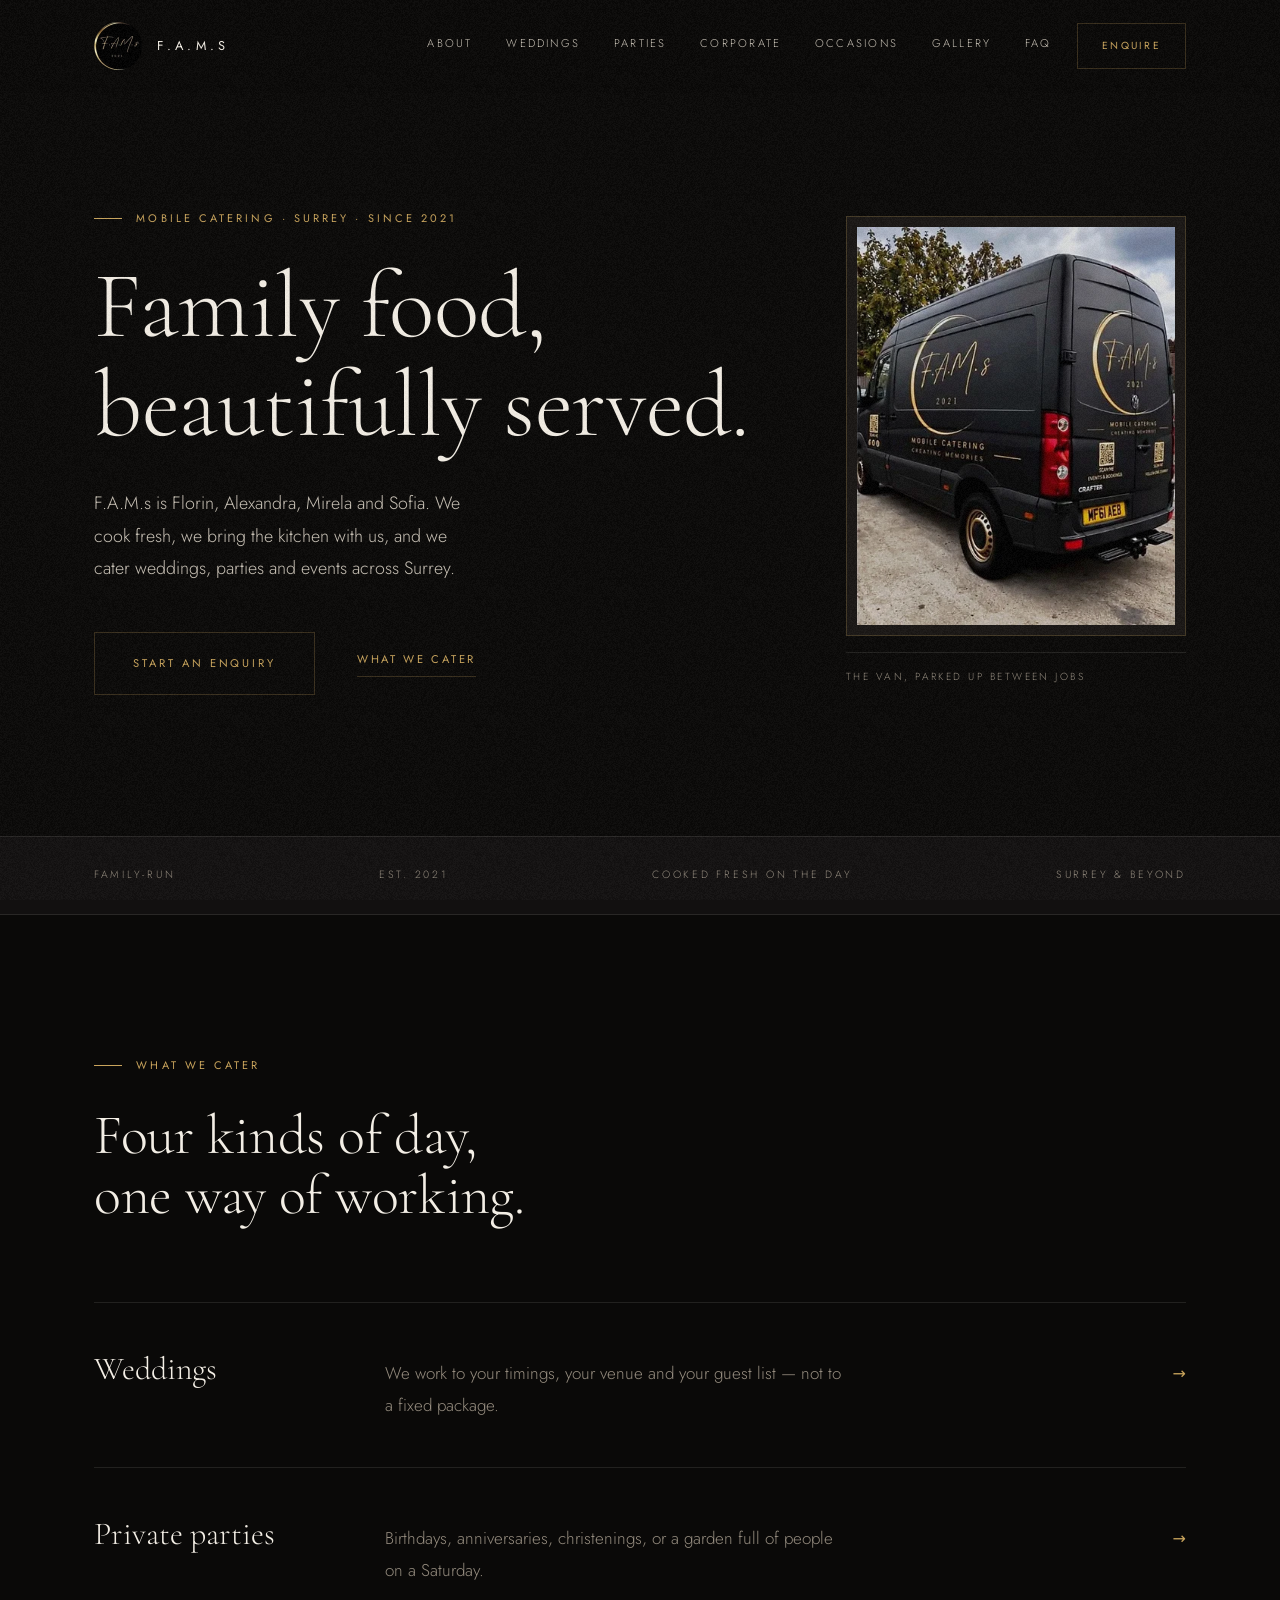
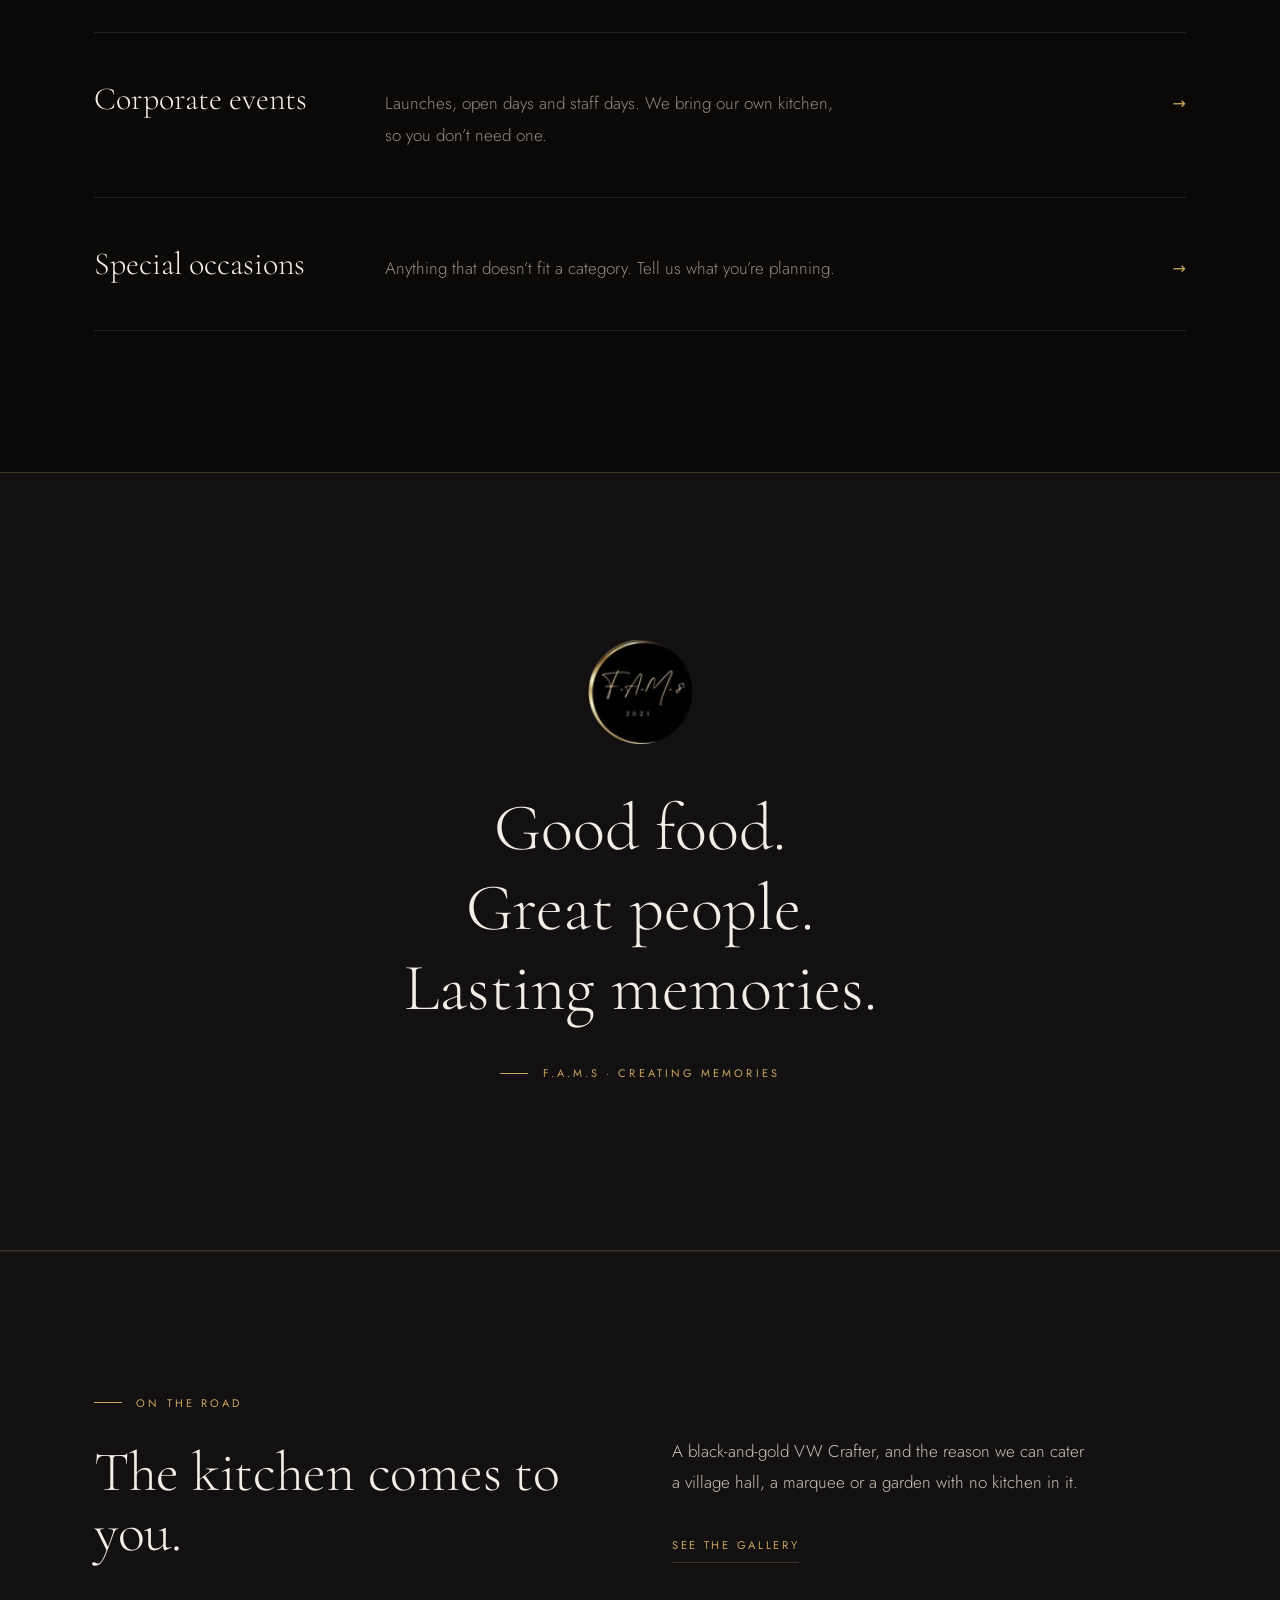
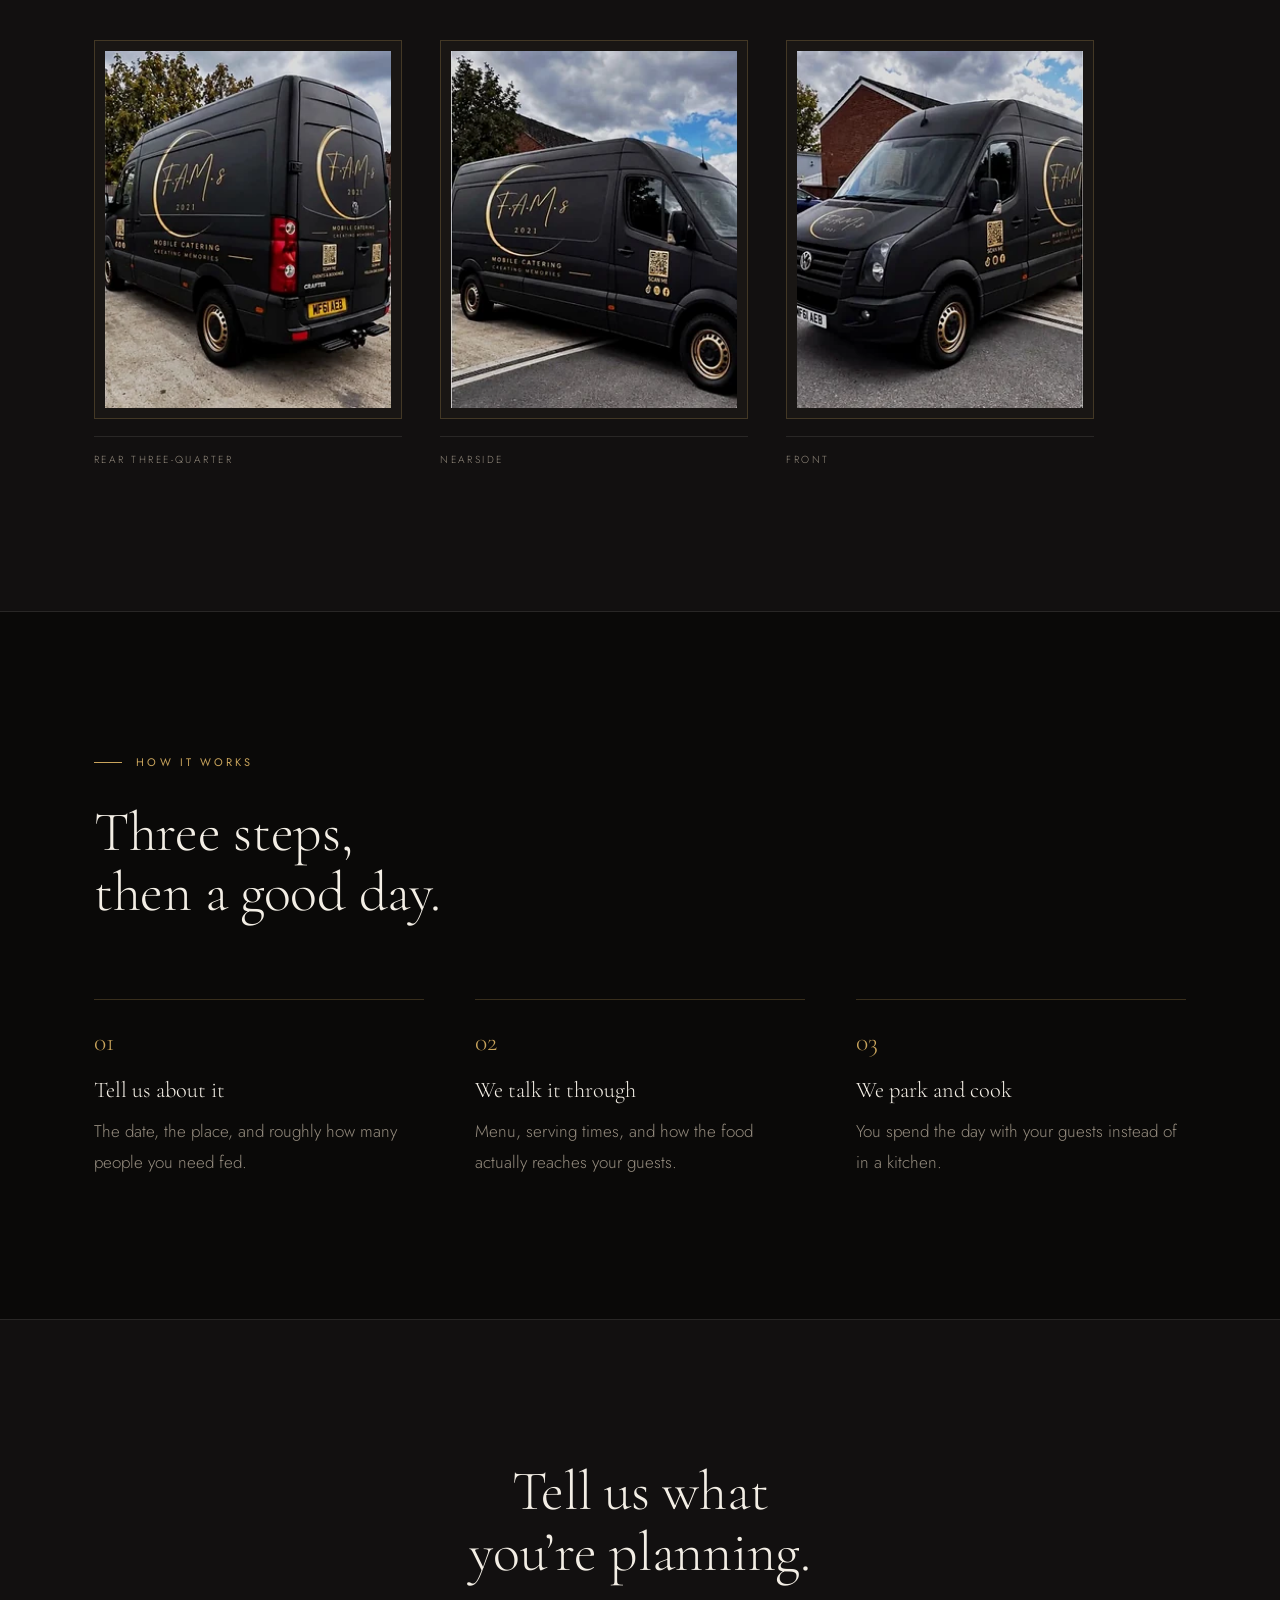
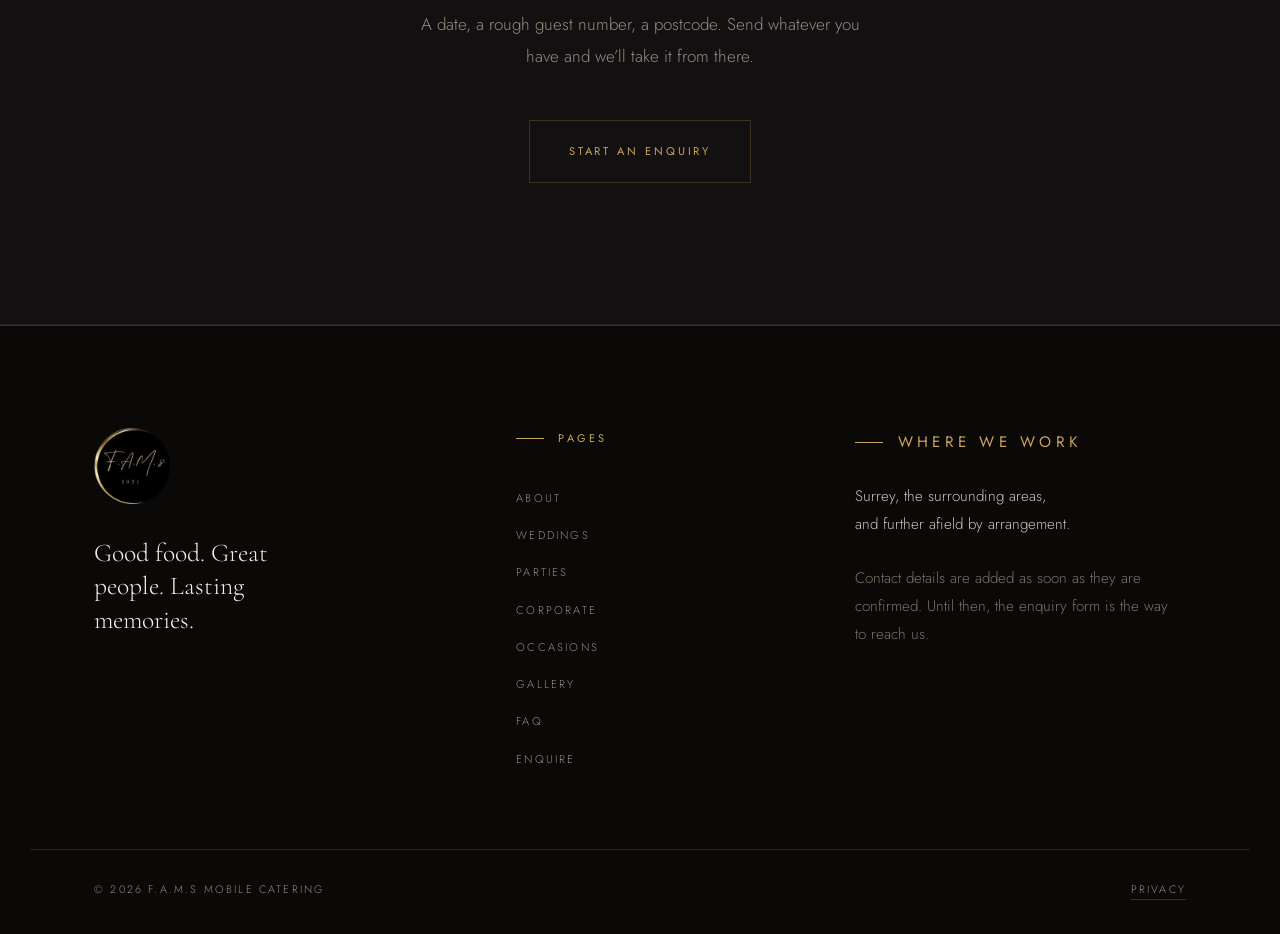
==== commit 766bddf1: "Skin nou: negru profund si auriu, in loc de hartie ivoriu Continutul si structura raman; se schimba " ====
--- a/index.html
+++ b/index.html
@@ -14,13 +14,13 @@
 <meta property="og:image:width" content="1200">
 <meta property="og:image:height" content="630">
 <meta name="twitter:card" content="summary_large_image">
-<meta name="theme-color" content="#f6f1e8">
+<meta name="theme-color" content="#0a0908">
 <link rel="icon" href="assets/favicon.svg" type="image/svg+xml">
 <link rel="manifest" href="site.webmanifest">
 <link rel="preconnect" href="https://fonts.googleapis.com">
 <link rel="preconnect" href="https://fonts.gstatic.com" crossorigin>
 <link rel="stylesheet" href="https://fonts.googleapis.com/css2?family=Cormorant+Garamond:ital,wght@0,300;0,400;0,500;1,300;1,400&family=Jost:wght@300;400;500&display=swap">
-<link rel="stylesheet" href="assets/styles.css">
+<link rel="stylesheet" href="assets/styles.css?v=80f49d26">
 <script type="application/ld+json">{"@context": "https://schema.org", "@type": ["LocalBusiness", "FoodEstablishment"], "@id": "#business", "name": "F.A.M.s Mobile Catering", "alternateName": "F.A.M.s 2021", "description": "Family-run mobile catering for weddings, private parties and corporate events across Surrey.", "foundingDate": "2021", "servesCuisine": "Event catering", "areaServed": [{"@type": "AdministrativeArea", "name": "Surrey"}, {"@type": "Country", "name": "United Kingdom"}]}</script>
 </head>
 <body>
@@ -57,7 +57,7 @@
       <p class="lede">F.A.M.s is Florin, Alexandra, Mirela and Sofia. We cook fresh, we bring the kitchen with us, and we cater weddings, parties and events across Surrey.</p>
       <div class="actiuni"><a class="buton" href="contact/">Start an enquiry</a> <a class="legatura" href="#catering">What we cater</a></div>
     </div>
-    <div class="deschidere__foto"><figure class="placa placa--ridicata"><img src="assets/foto/van-rear-angle-560.webp" srcset="assets/foto/van-rear-angle-280.webp 280w, assets/foto/van-rear-angle-420.webp 420w, assets/foto/van-rear-angle-560.webp 560w" sizes="(max-width: 860px) 62vw, 320px" width="578" height="722" alt="The FAMs van from the rear three-quarter, parked under a tree" decoding="async"><figcaption>The van, parked up between jobs</figcaption></figure></div>
+    <div class="deschidere__foto"><figure class="placa placa--ridicata"><span class="placa__cadru"><img src="assets/foto/van-rear-angle-560.webp" srcset="assets/foto/van-rear-angle-280.webp 280w, assets/foto/van-rear-angle-420.webp 420w, assets/foto/van-rear-angle-560.webp 560w" sizes="(max-width: 860px) 62vw, 320px" width="578" height="722" alt="The FAMs van from the rear three-quarter, parked under a tree" decoding="async"></span><figcaption>The van, parked up between jobs</figcaption></figure></div>
   </div>
 </section>
 <section class="banda"><div class="container"><ul><li>Family-run</li><li>Est. 2021</li><li>Cooked fresh on the day</li><li>Surrey & beyond</li></ul></div></section>
@@ -112,7 +112,7 @@
         <a class="legatura" href="gallery/">See the gallery</a>
       </div>
     </header>
-    <div class="trio"><figure class="placa"><img src="assets/foto/van-rear-angle-560.webp" srcset="assets/foto/van-rear-angle-280.webp 280w, assets/foto/van-rear-angle-420.webp 420w, assets/foto/van-rear-angle-560.webp 560w" sizes="(max-width: 760px) 44vw, 260px" width="578" height="722" alt="The FAMs van from the rear three-quarter, parked under a tree" loading="lazy" decoding="async"><figcaption>Rear three-quarter</figcaption></figure><figure class="placa"><img src="assets/foto/van-side-560.webp" srcset="assets/foto/van-side-280.webp 280w, assets/foto/van-side-420.webp 420w, assets/foto/van-side-560.webp 560w" sizes="(max-width: 760px) 44vw, 260px" width="578" height="722" alt="The side of the FAMs van, showing the F.A.M.s 2021 logo" loading="lazy" decoding="async"><figcaption>Nearside</figcaption></figure><figure class="placa"><img src="assets/foto/van-front-560.webp" srcset="assets/foto/van-front-280.webp 280w, assets/foto/van-front-420.webp 420w, assets/foto/van-front-560.webp 560w" sizes="(max-width: 760px) 44vw, 260px" width="560" height="700" alt="The FAMs van from the front, matte black with gold lettering" loading="lazy" decoding="async"><figcaption>Front</figcaption></figure></div>
+    <div class="trio"><figure class="placa"><span class="placa__cadru"><img src="assets/foto/van-rear-angle-560.webp" srcset="assets/foto/van-rear-angle-280.webp 280w, assets/foto/van-rear-angle-420.webp 420w, assets/foto/van-rear-angle-560.webp 560w" sizes="(max-width: 760px) 44vw, 260px" width="578" height="722" alt="The FAMs van from the rear three-quarter, parked under a tree" loading="lazy" decoding="async"></span><figcaption>Rear three-quarter</figcaption></figure><figure class="placa"><span class="placa__cadru"><img src="assets/foto/van-side-560.webp" srcset="assets/foto/van-side-280.webp 280w, assets/foto/van-side-420.webp 420w, assets/foto/van-side-560.webp 560w" sizes="(max-width: 760px) 44vw, 260px" width="578" height="722" alt="The side of the FAMs van, showing the F.A.M.s 2021 logo" loading="lazy" decoding="async"></span><figcaption>Nearside</figcaption></figure><figure class="placa"><span class="placa__cadru"><img src="assets/foto/van-front-560.webp" srcset="assets/foto/van-front-280.webp 280w, assets/foto/van-front-420.webp 420w, assets/foto/van-front-560.webp 560w" sizes="(max-width: 760px) 44vw, 260px" width="560" height="700" alt="The FAMs van from the front, matte black with gold lettering" loading="lazy" decoding="async"></span><figcaption>Front</figcaption></figure></div>
   </div>
 </section>
 <section class="sectiune">
@@ -160,6 +160,6 @@
     <p><a href="privacy/">Privacy</a></p>
   </div>
 </footer>
-<script src="assets/site.js" defer></script>
+<script src="assets/site.js?v=eedb8ae9" defer></script>
 </body>
 </html>
--- a/assets/styles.css
+++ b/assets/styles.css
@@ -1,33 +1,39 @@
 @charset "utf-8";
 /* F.A.M.s Mobile Catering — foaia de stil.
 
-   Directia: hartie ivoriu, cerneala calda, aur folosit cu zgarcenie. Un titlu
-   serif linistit, etichete Jost majuscule cu tracking mare (acelasi tip de
-   litera ca pe duba), linii de 1px in loc de casete cu umbra.
-
-   Regula care nu se incalca: nicio fotografie nu se afiseaza mai lata de
-   ~320px logici. Sursele au ~560px latime, deci la latimea asta ajung pe ecran
-   la ~1.8x densitate si se vad clare. Daca maresti o placa, imaginea devine
-   moale - de aia exista `--foto-max`.
+   Directia: negru profund, auriu putin si scump, tipografie mare si linistita.
+   Marca e chiar duba: negru mat cu auriu. Site-ul o continua, nu o comenteaza.
+
+   Doua reguli care tin designul de partea "lux", nu "sablon":
+
+   1. Nicio fotografie nu se afiseaza mai lata de ~340px logici (--foto-max).
+      Sursele au ~560px latime; la latimea asta ajung pe ecran la ~1.7x-2.3x
+      densitate, adica clare. Mai mare inseamna moale, si moale nu arata scump.
+
+   2. Auriul e accent, nu material. Linii de 1px, litere mici majuscule,
+      sigiliul. Suprafete mari aurii nu exista nicaieri.
+
+   Fotografiile sunt cu o duba neagra pe fundal negru, deci fiecare sta intr-o
+   rama subtire aurie, pe un panou putin mai deschis - altfel marginile se
+   topesc in pagina.
 */
 
 :root {
-  --hartie:      #f6f1e8;
-  --hartie-2:    #efe7d9;
-  --cerneala:    #14110e;
-  --cerneala-2:  #1d1915;
-  --text:        #3e372e;
-  --text-slab:   #6b6155;
-  --aur-text:    #8a6526;   /* 4.7:1 pe hartie — sigur pentru text mic */
-  --aur:         #a87f38;   /* doar ornament: linii, rame */
-  --aur-clar:    #c9a45c;   /* pe cerneala — 8:1 */
-  --linie:       rgba(20, 17, 14, .14);
-  --linie-slaba: rgba(20, 17, 14, .08);
-
-  --foto-max: 320px;
+  --negru:      #0a0908;
+  --panou:      #121010;
+  --panou-2:    #191614;
+  --ivoriu:     #f3eee5;
+  --text:       #c9c2b6;   /* 11.2:1 pe negru */
+  --text-slab:  #948b7e;   /* 5.8:1 — doar text secundar */
+  --aur:        #c9a45c;   /* 8.5:1 — sigur si pentru text mic */
+  --aur-adinc:  #8a6a2f;
+  --linie:      rgba(201, 164, 92, .24);
+  --linie-fina: rgba(243, 238, 229, .10);
+
+  --foto-max: 340px;
   --marja: clamp(20px, 5vw, 64px);
-  --lat: 1180px;
-  --ritm: clamp(72px, 11vw, 148px);
+  --lat: 1220px;
+  --ritm: clamp(76px, 11vw, 158px);
 
   --serif: "Cormorant Garamond", "Didot", "Times New Roman", serif;
   --sans: "Jost", "Futura", "Avenir Next", system-ui, sans-serif;
@@ -35,18 +41,29 @@
 
 *, *::before, *::after { box-sizing: border-box; }
 
-html { -webkit-text-size-adjust: 100%; }
+html { -webkit-text-size-adjust: 100%; background: var(--negru); }
 
 body {
   margin: 0;
-  background: var(--hartie);
+  background: var(--negru);
   color: var(--text);
   font-family: var(--sans);
   font-size: 17px;
   font-weight: 300;
-  line-height: 1.75;
+  line-height: 1.85;
   -webkit-font-smoothing: antialiased;
   text-rendering: optimizeLegibility;
+}
+
+/* Granulatie foarte slaba peste tot. Negrul plat face benzi pe ecrane mari;
+   3% zgomot il tine viu si da senzatia de tipar, nu de ecran. */
+body::after {
+  content: "";
+  position: fixed; inset: 0; z-index: 100;
+  pointer-events: none;
+  background-image: url("foto/grain.png");
+  background-size: 128px 128px;
+  opacity: .035;
 }
 
 img { max-width: 100%; height: auto; display: block; }
@@ -54,15 +71,15 @@
 h1, h2, h3 {
   font-family: var(--serif);
   font-weight: 300;
-  color: var(--cerneala);
+  color: var(--ivoriu);
   margin: 0;
-  letter-spacing: -.01em;
-  line-height: 1.02;
-}
-
-h1 { font-size: clamp(2.9rem, 7.2vw, 5.4rem); }
-h2 { font-size: clamp(2.1rem, 4.4vw, 3.3rem); line-height: 1.06; }
-h3 { font-size: 1.35rem; line-height: 1.2; letter-spacing: 0; }
+  letter-spacing: -.005em;
+  line-height: 1.04;
+}
+
+h1 { font-size: clamp(3rem, 7.6vw, 5.9rem); }
+h2 { font-size: clamp(2.2rem, 4.6vw, 3.5rem); line-height: 1.08; }
+h3 { font-size: 1.4rem; line-height: 1.22; letter-spacing: 0; }
 
 p { margin: 0 0 1.15em; }
 p:last-child { margin-bottom: 0; }
@@ -82,30 +99,37 @@
 }
 
 .sari {
-  position: absolute; left: -9999px; top: 0; z-index: 99;
-  background: var(--cerneala); color: var(--hartie);
+  position: absolute; left: -9999px; top: 0; z-index: 110;
+  background: var(--aur); color: var(--negru);
   padding: .8rem 1.2rem; font-size: .75rem; letter-spacing: .16em;
   text-transform: uppercase;
 }
 .sari:focus { left: 0; }
 
-:focus-visible { outline: 2px solid var(--aur-text); outline-offset: 3px; }
+:focus-visible { outline: 1px solid var(--aur); outline-offset: 4px; }
+
+::selection { background: var(--aur); color: var(--negru); }
 
 /* ------------------------------------------------------------- tipografie */
 
+/* Eticheta de sectiune: linie scurta aurie, apoi litere mici majuscule.
+   E singurul ornament care se repeta in tot site-ul. */
 .eticheta {
+  display: flex; align-items: center; gap: .9rem;
   font-size: .6875rem;
-  font-weight: 500;
-  letter-spacing: .22em;
+  font-weight: 400;
+  letter-spacing: .28em;
   text-transform: uppercase;
-  color: var(--aur-text);
-  margin: 0 0 1.6rem;
-}
-.eticheta--clara { color: var(--aur-clar); margin: 1.6rem 0 0; }
+  color: var(--aur);
+  margin: 0 0 1.8rem;
+}
+.eticheta::before {
+  content: ""; width: 28px; height: 1px; background: var(--aur); flex: none;
+}
 
 .lede {
-  font-size: clamp(1.05rem, 1.5vw, 1.2rem);
-  line-height: 1.7;
+  font-size: clamp(1.05rem, 1.4vw, 1.2rem);
+  line-height: 1.8;
   color: var(--text);
   max-width: 34ch;
 }
@@ -115,77 +139,79 @@
 .buton {
   display: inline-block;
   font-family: var(--sans);
-  font-size: .72rem;
-  font-weight: 500;
-  letter-spacing: .2em;
+  font-size: .7rem;
+  font-weight: 400;
+  letter-spacing: .26em;
   text-transform: uppercase;
-  color: var(--hartie);
-  background: var(--cerneala);
-  border: 1px solid var(--cerneala);
-  padding: 1.15rem 2.1rem;
+  color: var(--aur);
+  background: transparent;
+  border: 1px solid var(--linie);
+  padding: 1.25rem 2.4rem;
   text-decoration: none;
   cursor: pointer;
-  transition: background .25s ease, color .25s ease;
-}
-.buton:hover { background: transparent; color: var(--cerneala); }
-
-.buton--mic { padding: .7rem 1.35rem; font-size: .66rem; }
+  transition: background .35s ease, color .35s ease, border-color .35s ease;
+}
+.buton:hover { background: var(--aur); border-color: var(--aur); color: var(--negru); }
+
+.buton--mic { padding: .78rem 1.5rem; font-size: .64rem; letter-spacing: .22em; }
 
 .legatura {
   display: inline-block;
-  font-size: .72rem;
-  font-weight: 500;
-  letter-spacing: .2em;
+  font-size: .7rem;
+  font-weight: 400;
+  letter-spacing: .24em;
   text-transform: uppercase;
-  color: var(--aur-text);
+  color: var(--aur);
   text-decoration: none;
-  padding-bottom: .35rem;
-  border-bottom: 1px solid var(--aur);
-  transition: color .25s ease, border-color .25s ease;
-}
-.legatura:hover { color: var(--cerneala); border-color: var(--cerneala); }
-
-.actiuni { display: flex; flex-wrap: wrap; gap: 1.6rem 2.2rem; align-items: center; margin-top: 2.6rem; }
+  padding-bottom: .4rem;
+  border-bottom: 1px solid var(--linie);
+  transition: color .3s ease, border-color .3s ease;
+}
+.legatura:hover { color: var(--ivoriu); border-color: var(--ivoriu); }
+
+.actiuni { display: flex; flex-wrap: wrap; gap: 1.6rem 2.6rem; align-items: center; margin-top: 3rem; }
 
 /* ------------------------------------------------------------------ antet */
 
 .antet {
   position: sticky; top: 0; z-index: 40;
-  background: var(--hartie);
+  background: rgba(10, 9, 8, .92);
+  backdrop-filter: saturate(140%) blur(12px);
+  -webkit-backdrop-filter: saturate(140%) blur(12px);
   border-bottom: 1px solid transparent;
-  transition: border-color .3s ease;
+  transition: border-color .4s ease;
 }
 .antet[data-lipit] { border-bottom-color: var(--linie); }
 
 .antet__interior {
-  display: flex; align-items: center; gap: 1.5rem;
-  min-height: 84px;
-}
-
-.marca { display: flex; align-items: center; gap: .8rem; text-decoration: none; margin-right: auto; }
-.marca img { width: 46px; height: 46px; }
+  display: flex; align-items: center; gap: 1.6rem;
+  min-height: 92px;
+}
+
+.marca { display: flex; align-items: center; gap: .95rem; text-decoration: none; margin-right: auto; }
+.marca img { width: 48px; height: 48px; }
 .marca__text {
-  font-family: var(--sans); font-size: .82rem; font-weight: 500;
-  letter-spacing: .26em; text-transform: uppercase; color: var(--cerneala);
-}
-
-.nav { display: flex; gap: 1.9rem; }
+  font-family: var(--sans); font-size: .8rem; font-weight: 400;
+  letter-spacing: .34em; text-transform: uppercase; color: var(--ivoriu);
+}
+
+.nav { display: flex; gap: 2.1rem; }
 .nav a {
-  font-size: .72rem; font-weight: 400; letter-spacing: .17em;
+  font-size: .7rem; font-weight: 300; letter-spacing: .2em;
   text-transform: uppercase; text-decoration: none; color: var(--text);
-  padding-bottom: .25rem; border-bottom: 1px solid transparent;
-  transition: color .2s ease, border-color .2s ease;
-}
-.nav a:hover { color: var(--cerneala); border-bottom-color: var(--aur); }
-.nav a[aria-current] { color: var(--cerneala); border-bottom-color: var(--aur); }
+  padding-bottom: .3rem; border-bottom: 1px solid transparent;
+  transition: color .25s ease, border-color .25s ease;
+}
+.nav a:hover { color: var(--aur); }
+.nav a[aria-current] { color: var(--aur); border-bottom-color: var(--aur); }
 
 .meniu-buton {
-  display: none; width: 44px; height: 44px; padding: 0;
+  display: none; width: 46px; height: 46px; padding: 0;
   background: none; border: 1px solid var(--linie); cursor: pointer;
 }
 .meniu-buton__linii, .meniu-buton__linii::before, .meniu-buton__linii::after {
-  display: block; width: 18px; height: 1px; background: var(--cerneala);
-  margin-inline: auto; transition: transform .25s ease, opacity .2s ease;
+  display: block; width: 18px; height: 1px; background: var(--aur);
+  margin-inline: auto; transition: transform .3s ease, opacity .2s ease;
 }
 .meniu-buton__linii::before, .meniu-buton__linii::after { content: ""; }
 .meniu-buton__linii::before { transform: translateY(-5px); }
@@ -194,64 +220,68 @@
 .meniu-buton[aria-expanded="true"] .meniu-buton__linii::before { transform: rotate(45deg) translateY(0); }
 .meniu-buton[aria-expanded="true"] .meniu-buton__linii::after { transform: rotate(-45deg) translateY(0); }
 
-.meniu { border-top: 1px solid var(--linie); background: var(--hartie); }
-.meniu .container { display: flex; flex-direction: column; padding-block: 1.4rem 2.4rem; }
+.meniu { border-top: 1px solid var(--linie); background: var(--negru); }
+.meniu .container { display: flex; flex-direction: column; padding-block: 1.6rem 2.6rem; }
 .meniu a {
-  font-size: .78rem; letter-spacing: .18em; text-transform: uppercase;
+  font-size: .78rem; letter-spacing: .22em; text-transform: uppercase;
   text-decoration: none; color: var(--text);
-  padding: .95rem 0; border-bottom: 1px solid var(--linie-slaba);
+  padding: 1.05rem 0; border-bottom: 1px solid var(--linie-fina);
 }
 .meniu a.buton {
-  color: var(--hartie); border: 1px solid var(--cerneala);
-  text-align: center; margin-top: 1.6rem; padding: 1.1rem;
+  color: var(--aur); border: 1px solid var(--linie);
+  text-align: center; margin-top: 1.8rem; padding: 1.15rem;
 }
 
 /* ------------------------------------------------------------ fotografii */
 
+/* Duba e neagra si fundalul e negru: fara rama, marginile se pierd.
+   Rama aurie de 1px cu chenar interior inchis = fotografie inramata. */
 .placa { margin: 0; position: relative; max-width: var(--foto-max); }
+.placa__cadru {
+  display: block; position: relative;
+  padding: 10px;
+  border: 1px solid var(--linie);
+  background: var(--panou-2);
+}
 .placa img { width: 100%; }
-.placa img { outline: 1px solid rgba(20, 17, 14, .1); outline-offset: -1px; }
 .placa figcaption {
-  margin-top: .85rem;
-  font-size: .66rem; font-weight: 400; letter-spacing: .18em;
+  margin-top: 1.05rem; padding-top: .9rem;
+  border-top: 1px solid var(--linie-fina);
+  font-size: .64rem; font-weight: 300; letter-spacing: .24em;
   text-transform: uppercase; color: var(--text-slab);
 }
 
-/* legenda sta sub o linie subtire, ca intr-o revista */
-.placa figcaption { padding-top: .85rem; border-top: 1px solid var(--linie); }
-
 /* ------------------------------------------------------------- deschidere */
 
-.deschidere { padding-block: clamp(48px, 8vw, 104px) 0; }
+.deschidere { padding-block: clamp(56px, 9vw, 120px) 0; position: relative; }
 .deschidere__grid {
   display: grid;
   grid-template-columns: minmax(0, 1fr) auto;
-  gap: clamp(52px, 6vw, 88px);
+  gap: clamp(52px, 6vw, 96px);
   align-items: center;
 }
-.deschidere h1 { margin-bottom: 1.9rem; }
+.deschidere h1 { margin-bottom: 2.1rem; }
 .deschidere .lede { max-width: 38ch; }
-.deschidere__foto { justify-self: end; position: relative; }
-.deschidere__foto::before {
-  content: ""; position: absolute; z-index: -1;
-  top: -34px; left: -34px; width: 68%; height: 62%;
-  background: var(--hartie-2);
-}
+.deschidere__foto { justify-self: end; }
 .deschidere__foto .placa { width: min(var(--foto-max), 34vw); max-width: none; }
 
-.titlu-pagina { padding-block: clamp(56px, 9vw, 120px) clamp(24px, 4vw, 48px); }
-.titlu-pagina h1 { margin-bottom: 1.8rem; max-width: 40rem; }
+.titlu-pagina { padding-block: clamp(64px, 9vw, 128px) clamp(24px, 4vw, 48px); }
+.titlu-pagina h1 { margin-bottom: 2rem; max-width: 40rem; }
 .titlu-pagina .lede { max-width: 52ch; }
 
 /* ------------------------------------------------------------------ banda */
 
-.banda { margin-top: var(--ritm); border-block: 1px solid var(--linie); }
+.banda {
+  margin-top: var(--ritm);
+  border-block: 1px solid var(--linie-fina);
+  background: var(--panou);
+}
 .banda ul {
   display: flex; flex-wrap: wrap; justify-content: space-between;
-  gap: 1rem 2.4rem; list-style: none; margin: 0; padding: 1.5rem 0;
+  gap: 1rem 2.4rem; list-style: none; margin: 0; padding: 1.8rem 0;
 }
 .banda li {
-  font-size: .68rem; font-weight: 400; letter-spacing: .2em;
+  font-size: .66rem; font-weight: 300; letter-spacing: .26em;
   text-transform: uppercase; color: var(--text-slab);
 }
 
@@ -259,63 +289,64 @@
 
 .sectiune { padding-block: var(--ritm); }
 .titlu-pagina + .sectiune { padding-top: clamp(28px, 4vw, 64px); }
-.sectiune--alt { background: var(--hartie-2); }
-
-.cap { max-width: 38rem; margin-bottom: clamp(40px, 6vw, 76px); }
+.sectiune--alt { background: var(--panou); border-block: 1px solid var(--linie-fina); }
+
+.cap { max-width: 40rem; margin-bottom: clamp(44px, 6vw, 80px); }
 .cap--doua {
   display: grid; grid-template-columns: minmax(0, 1fr) minmax(0, 1fr);
-  gap: clamp(28px, 5vw, 72px); max-width: none; align-items: end;
+  gap: clamp(28px, 5vw, 76px); max-width: none; align-items: end;
 }
 .cap__aparte { max-width: 42ch; }
-.cap__aparte p { margin-bottom: 1.6rem; color: var(--text); }
+.cap__aparte p { margin-bottom: 1.8rem; color: var(--text); }
 
 /* ------------------------------------------------------------- servicii */
 
-.servicii { border-top: 1px solid var(--linie); }
+.servicii { border-top: 1px solid var(--linie-fina); }
 .serviciu {
   display: grid;
   grid-template-columns: minmax(0, 15rem) minmax(0, 1fr) auto;
   gap: clamp(16px, 4vw, 56px);
   align-items: baseline;
-  padding: clamp(26px, 3.4vw, 40px) 0;
-  border-bottom: 1px solid var(--linie);
+  padding: clamp(30px, 3.6vw, 46px) 0;
+  border-bottom: 1px solid var(--linie-fina);
   text-decoration: none;
-  transition: padding-inline .3s ease;
-}
-.serviciu h3 { font-size: clamp(1.5rem, 2.4vw, 2rem); }
+  transition: padding-inline .4s ease;
+}
+.serviciu h3 { font-size: clamp(1.6rem, 2.5vw, 2.15rem); transition: color .3s ease; }
 .serviciu p { margin: 0; max-width: 46ch; color: var(--text-slab); }
 .serviciu__sageata {
-  font-family: var(--sans); color: var(--aur-text); font-size: 1rem;
-  transition: transform .3s ease;
-}
-.serviciu:hover { padding-inline: clamp(6px, 1.4vw, 18px); }
-.serviciu:hover .serviciu__sageata { transform: translateX(8px); }
-.serviciu:hover h3 { color: var(--aur-text); }
-
-/* --------------------------------------------------------------- cerneala */
+  font-family: var(--sans); color: var(--aur); font-size: 1rem;
+  transition: transform .4s ease;
+}
+.serviciu:hover { padding-inline: clamp(8px, 1.6vw, 22px); }
+.serviciu:hover h3 { color: var(--aur); }
+.serviciu:hover .serviciu__sageata { transform: translateX(10px); }
+
+/* ---------------------------------------------- declaratia cu sigiliul --- */
 
 .cerneala {
-  background: var(--cerneala);
-  color: var(--hartie);
-  padding-block: clamp(80px, 12vw, 160px);
+  padding-block: clamp(88px, 13vw, 176px);
   text-align: center;
-}
-.cerneala .pecete { width: 96px; height: 96px; margin: 0 auto 2.6rem; }
+  background: var(--panou);
+  border-block: 1px solid var(--linie);
+}
+.cerneala .pecete { width: 104px; height: 104px; margin: 0 auto 2.8rem; }
 .cerneala__titlu {
   font-family: var(--serif);
-  font-size: clamp(2.2rem, 5vw, 3.9rem);
-  line-height: 1.16;
-  color: var(--hartie);
+  font-size: clamp(2.3rem, 5.2vw, 4.2rem);
+  line-height: 1.2;
+  color: var(--ivoriu);
   margin: 0;
 }
+.cerneala .eticheta { margin: 2.2rem 0 0; justify-content: center; }
 
 /* ------------------------------------------------------------------- trio */
 
 .trio {
   display: grid;
   grid-template-columns: repeat(3, minmax(0, 1fr));
-  gap: clamp(18px, 3vw, 40px);
-  max-width: 940px;
+  gap: clamp(18px, 3vw, 44px);
+  max-width: 1000px;
 }
 .trio .placa { max-width: none; }
 
@@ -323,202 +354,223 @@
 
 .pasi {
   display: grid; grid-template-columns: repeat(3, minmax(0, 1fr));
-  gap: clamp(28px, 4vw, 64px);
+  gap: clamp(28px, 4vw, 68px);
   list-style: none; margin: 0; padding: 0;
-  counter-reset: pas;
-}
-.pasi li { border-top: 1px solid var(--linie); padding-top: 1.6rem; }
+}
+.pasi li { border-top: 1px solid var(--linie); padding-top: 1.8rem; }
 .pas__nr {
-  display: block; font-family: var(--serif); font-size: 1.5rem;
-  color: var(--aur-text); margin-bottom: 1.2rem; line-height: 1;
-}
-.pasi h3 { margin-bottom: .7rem; }
+  display: block; font-family: var(--serif); font-size: 1.6rem;
+  color: var(--aur); margin-bottom: 1.3rem; line-height: 1;
+}
+.pasi h3 { margin-bottom: .8rem; }
 .pasi p { color: var(--text-slab); margin: 0; }
 
 /* ----------------------------------------------------------------- puncte */
 
 .puncte {
   display: grid; grid-template-columns: repeat(3, minmax(0, 1fr));
-  gap: clamp(28px, 4vw, 64px);
-}
-.punct { border-top: 1px solid var(--linie); padding-top: 1.6rem; }
-.punct h3 { margin-bottom: .7rem; }
+  gap: clamp(28px, 4vw, 68px);
+}
+.punct { border-top: 1px solid var(--linie); padding-top: 1.8rem; }
+.punct h3 { margin-bottom: .8rem; }
 .punct p { color: var(--text-slab); margin: 0; }
 
 /* ------------------------------------------------------------------ proza */
 
 .proza {
   display: grid; grid-template-columns: minmax(0, 1fr) minmax(0, 1.15fr);
-  gap: clamp(32px, 6vw, 96px);
+  gap: clamp(32px, 6vw, 100px);
 }
 .proza__cap h2 { max-width: 22rem; }
-.proza__text { max-width: 54ch; font-size: 1.0625rem; }
+.proza__text { max-width: 54ch; }
 .proza__text p + p { margin-top: 1.15em; }
 
 /* ------------------------------------------------------------------ citat */
 
-.citat { padding-block: var(--ritm); border-block: 1px solid var(--linie); text-align: center; }
+.citat {
+  padding-block: var(--ritm);
+  border-block: 1px solid var(--linie-fina);
+  text-align: center;
+}
 .citat blockquote {
-  font-family: var(--serif); font-size: clamp(1.8rem, 4vw, 3rem);
-  line-height: 1.2; color: var(--cerneala); margin: 0 auto 1.8rem;
+  font-family: var(--serif); font-size: clamp(1.9rem, 4.2vw, 3.2rem);
+  line-height: 1.24; color: var(--ivoriu); margin: 0 auto 2rem;
   max-width: 22ch; font-style: italic; font-weight: 300;
 }
+.citat .eticheta { justify-content: center; }
 
 /* ---------------------------------------------------------------- galerie */
 
 .galerie {
   display: grid; grid-template-columns: repeat(4, minmax(0, 1fr));
-  gap: clamp(18px, 2.4vw, 32px);
+  gap: clamp(18px, 2.4vw, 34px);
 }
 .galerie .placa { max-width: none; }
 
 /* -------------------------------------------------------------- intrebari */
 
-.intrebari { max-width: 46rem; border-top: 1px solid var(--linie); }
-.intrebari details { border-bottom: 1px solid var(--linie); }
+.intrebari { max-width: 48rem; border-top: 1px solid var(--linie-fina); }
+.intrebari details { border-bottom: 1px solid var(--linie-fina); }
 .intrebari summary {
   display: flex; align-items: baseline; justify-content: space-between;
   gap: 2rem; cursor: pointer; list-style: none;
-  padding: 1.7rem 0;
-  font-family: var(--serif); font-size: clamp(1.25rem, 2.2vw, 1.6rem);
-  color: var(--cerneala); line-height: 1.25;
-}
+  padding: 1.9rem 0;
+  font-family: var(--serif); font-size: clamp(1.3rem, 2.2vw, 1.7rem);
+  color: var(--ivoriu); line-height: 1.28;
+  transition: color .25s ease;
+}
+.intrebari summary:hover { color: var(--aur); }
 .intrebari summary::-webkit-details-marker { display: none; }
 .intrebari summary::after {
-  content: "+"; font-family: var(--sans); font-size: 1.1rem; font-weight: 300;
-  color: var(--aur-text); flex: none; transition: transform .25s ease;
+  content: "+"; font-family: var(--sans); font-size: 1.15rem; font-weight: 300;
+  color: var(--aur); flex: none; transition: transform .3s ease;
 }
 .intrebari details[open] summary::after { transform: rotate(45deg); }
-.raspuns { padding-bottom: 1.9rem; max-width: 62ch; color: var(--text-slab); }
+.raspuns { padding-bottom: 2rem; max-width: 62ch; color: var(--text-slab); }
 
 /* ------------------------------------------------------------- text lung */
 
-.text-lung { max-width: 42rem; }
-.text-lung section { padding-top: clamp(28px, 3.4vw, 44px); margin-top: clamp(28px, 3.4vw, 44px); border-top: 1px solid var(--linie); }
+.text-lung { max-width: 44rem; }
+.text-lung section {
+  padding-top: clamp(28px, 3.4vw, 46px); margin-top: clamp(28px, 3.4vw, 46px);
+  border-top: 1px solid var(--linie-fina);
+}
 .text-lung section:first-child { padding-top: 0; margin-top: 0; border-top: 0; }
-.text-lung h2 { font-size: 1.6rem; margin-bottom: 1rem; }
+.text-lung h2 { font-size: 1.7rem; margin-bottom: 1.1rem; }
 
 /* -------------------------------------------------------------- formular */
 
 .formular-grid {
   display: grid; grid-template-columns: minmax(0, 1.55fr) minmax(0, 1fr);
-  gap: clamp(36px, 6vw, 96px); align-items: start;
-}
-
-.formular fieldset { border: 0; padding: 0; margin: 0 0 clamp(32px, 4vw, 52px); }
+  gap: clamp(36px, 6vw, 100px); align-items: start;
+}
+
+.formular fieldset { border: 0; padding: 0; margin: 0 0 clamp(34px, 4vw, 56px); }
 .formular legend {
-  font-size: .6875rem; font-weight: 500; letter-spacing: .22em;
-  text-transform: uppercase; color: var(--aur-text);
-  padding: 0 0 1.4rem; border-bottom: 1px solid var(--linie);
-  width: 100%; margin-bottom: 1.8rem;
-}
-.campuri { display: grid; grid-template-columns: repeat(2, minmax(0, 1fr)); gap: 1.5rem 1.8rem; }
-.camp { margin: 0; display: flex; flex-direction: column; gap: .55rem; }
+  display: flex; align-items: center; gap: .9rem;
+  font-size: .6875rem; font-weight: 400; letter-spacing: .28em;
+  text-transform: uppercase; color: var(--aur);
+  padding: 0 0 1.5rem; border-bottom: 1px solid var(--linie);
+  width: 100%; margin-bottom: 2rem;
+}
+.formular legend::before { content: ""; width: 28px; height: 1px; background: var(--aur); flex: none; }
+.campuri { display: grid; grid-template-columns: repeat(2, minmax(0, 1fr)); gap: 1.7rem 2rem; }
+.camp { margin: 0; display: flex; flex-direction: column; gap: .6rem; }
 .camp--lat { grid-column: 1 / -1; }
 .camp label {
-  font-size: .68rem; font-weight: 400; letter-spacing: .16em;
+  font-size: .66rem; font-weight: 300; letter-spacing: .2em;
   text-transform: uppercase; color: var(--text-slab);
 }
-.camp abbr { color: var(--aur-text); text-decoration: none; }
+.camp abbr { color: var(--aur); text-decoration: none; }
 .optional { text-transform: none; letter-spacing: .04em; font-style: italic; opacity: .7; }
 
 .camp input:not([type="checkbox"]), .camp select, .camp textarea {
-  font-family: var(--sans); font-size: 1rem; font-weight: 300; color: var(--cerneala);
+  font-family: var(--sans); font-size: 1rem; font-weight: 300; color: var(--ivoriu);
   background: transparent;
-  border: 0; border-bottom: 1px solid var(--linie);
-  padding: .7rem 0; width: 100%;
+  border: 0; border-bottom: 1px solid rgba(243, 238, 229, .2);
+  padding: .8rem 0; width: 100%;
   border-radius: 0; -webkit-appearance: none; appearance: none;
-  transition: border-color .2s ease;
+  transition: border-color .25s ease;
 }
 .camp textarea { resize: vertical; min-height: 5.5rem; }
+.camp select option { background: var(--panou); color: var(--ivoriu); }
 .camp select {
-  background-image: linear-gradient(45deg, transparent 50%, var(--aur-text) 50%),
-                    linear-gradient(135deg, var(--aur-text) 50%, transparent 50%);
+  background-image: linear-gradient(45deg, transparent 50%, var(--aur) 50%),
+                    linear-gradient(135deg, var(--aur) 50%, transparent 50%);
   background-position: right 6px center, right 1px center;
   background-size: 5px 5px, 5px 5px;
   background-repeat: no-repeat;
   padding-right: 1.6rem;
 }
 .camp input:not([type="checkbox"]):focus, .camp select:focus, .camp textarea:focus {
-  outline: none; border-bottom-color: var(--aur-text);
-}
+  outline: none; border-bottom-color: var(--aur);
+}
+/* WebKit deseneaza pictograma de calendar/ceas in negru pe negru */
+.camp input::-webkit-calendar-picker-indicator { filter: invert(72%) sepia(30%) saturate(560%) hue-rotate(2deg); }
 
 .consimtamant label {
-  flex-direction: row; display: flex; gap: .9rem; align-items: flex-start;
-  text-transform: none; letter-spacing: .01em; font-size: .9rem; line-height: 1.6;
+  flex-direction: row; display: flex; gap: 1rem; align-items: flex-start;
+  text-transform: none; letter-spacing: .01em; font-size: .9rem; line-height: 1.7;
+  color: var(--text-slab);
 }
 .consimtamant input {
   -webkit-appearance: checkbox; appearance: auto;
-  width: 1.05rem; height: 1.05rem; flex: none; margin-top: .3rem;
-  accent-color: var(--aur-text);
-}
-.consimtamant a { color: var(--aur-text); }
-
-.formular .buton { margin-top: 2.4rem; }
-.nota { font-size: .8rem; color: var(--text-slab); margin-top: 1.4rem; }
+  width: 1.05rem; height: 1.05rem; flex: none; margin-top: .4rem;
+  accent-color: var(--aur);
+}
+.consimtamant a { color: var(--aur); }
+
+.formular .buton { margin-top: 2.6rem; }
+.nota { font-size: .8rem; color: var(--text-slab); margin-top: 1.5rem; }
 
 .alaturi {
-  background: var(--hartie-2); padding: clamp(28px, 3.4vw, 44px);
-  border-top: 2px solid var(--aur);
-}
-.alaturi h2 { font-size: 1.75rem; margin-bottom: 1.8rem; }
-.alaturi__pasi { list-style: none; margin: 0 0 2.2rem; padding: 0; counter-reset: a; }
+  background: var(--panou);
+  border: 1px solid var(--linie-fina);
+  border-top: 1px solid var(--aur);
+  padding: clamp(30px, 3.6vw, 48px);
+}
+.alaturi h2 { font-size: 1.85rem; margin-bottom: 2rem; }
+.alaturi__pasi { list-style: none; margin: 0 0 2.4rem; padding: 0; counter-reset: a; }
 .alaturi__pasi li {
-  counter-increment: a; position: relative; padding-left: 2.4rem;
-  margin-bottom: 1.3rem; font-size: .95rem; color: var(--text-slab);
+  counter-increment: a; position: relative; padding-left: 2.6rem;
+  margin-bottom: 1.4rem; font-size: .95rem; color: var(--text-slab);
 }
 .alaturi__pasi li::before {
   content: counter(a, decimal-leading-zero);
-  position: absolute; left: 0; top: .1em;
-  font-family: var(--serif); font-size: 1rem; color: var(--aur-text);
-}
-.alaturi__pasi strong { font-weight: 400; color: var(--cerneala); }
-.alaturi__zona { font-size: .95rem; color: var(--text-slab); padding-top: 1.8rem; border-top: 1px solid var(--linie); }
-.alaturi__zona .eticheta { display: block; margin-bottom: .7rem; }
+  position: absolute; left: 0; top: .15em;
+  font-family: var(--serif); font-size: 1.05rem; color: var(--aur);
+}
+.alaturi__pasi strong { font-weight: 400; color: var(--ivoriu); }
+.alaturi__zona { font-size: .95rem; color: var(--text-slab); padding-top: 2rem; border-top: 1px solid var(--linie-fina); }
+.alaturi__zona .eticheta { margin-bottom: .9rem; }
 
 /* ------------------------------------------------------------------ final */
 
 .final {
   padding-block: var(--ritm);
-  background: var(--hartie-2);
+  background: var(--panou);
+  border-block: 1px solid var(--linie-fina);
   text-align: center;
 }
-.final h2 { margin-bottom: 1.5rem; }
-.final p { max-width: 44ch; margin: 0 auto 2.6rem; color: var(--text-slab); }
-.sectiune--alt + .final { background: var(--hartie); }
+.final h2 { margin-bottom: 1.7rem; }
+.final p { max-width: 44ch; margin: 0 auto 3rem; color: var(--text-slab); }
+.sectiune--alt + .final, .cerneala + .final { background: var(--negru); }
 
 /* ----------------------------------------------------------------- subsol */
 
-.subsol { background: var(--cerneala); color: rgba(246, 241, 232, .72); padding-top: clamp(56px, 8vw, 96px); }
+.subsol { background: var(--negru); border-top: 1px solid var(--linie); padding-top: clamp(60px, 8vw, 104px); }
 .subsol__grid {
   display: grid; grid-template-columns: minmax(0, 1.3fr) minmax(0, 1fr) minmax(0, 1.2fr);
-  gap: clamp(32px, 5vw, 72px);
-  padding-bottom: clamp(48px, 6vw, 76px);
-}
-.subsol .eticheta { color: var(--aur-clar); margin-bottom: 1.4rem; }
-.subsol__marca img { width: 72px; height: 72px; margin-bottom: 1.8rem; }
+  gap: clamp(32px, 5vw, 76px);
+  padding-bottom: clamp(52px, 6vw, 80px);
+}
+.subsol .eticheta { margin-bottom: 1.6rem; }
+.subsol__marca img { width: 76px; height: 76px; margin-bottom: 2rem; }
 .subsol__slogan {
-  font-family: var(--serif); font-size: 1.5rem; line-height: 1.25;
-  color: var(--hartie); max-width: 12rem;
-}
-.subsol__nav { display: flex; flex-direction: column; align-items: flex-start; gap: .75rem; }
+  font-family: var(--serif); font-size: 1.6rem; line-height: 1.3;
+  color: var(--ivoriu); max-width: 12rem;
+}
+.subsol__nav { display: flex; flex-direction: column; align-items: flex-start; gap: .85rem; }
 .subsol__nav a {
-  font-size: .72rem; letter-spacing: .17em; text-transform: uppercase;
-  text-decoration: none; color: rgba(246, 241, 232, .72);
+  font-size: .7rem; letter-spacing: .2em; text-transform: uppercase;
+  text-decoration: none; color: var(--text-slab);
   border-bottom: 1px solid transparent; padding-bottom: 2px;
-}
-.subsol__nav a:hover { color: var(--hartie); border-bottom-color: var(--aur-clar); }
+  transition: color .25s ease, border-color .25s ease;
+}
+.subsol__nav a:hover { color: var(--aur); border-bottom-color: var(--aur); }
 .subsol__info p { font-size: .95rem; }
-.subsol__nota { margin-top: 1.5rem; font-size: .85rem; color: rgba(246, 241, 232, .5); max-width: 36ch; }
+.subsol__nota { margin-top: 1.6rem; font-size: .85rem; color: var(--text-slab); opacity: .8; max-width: 36ch; }
 
 .subsol__jos {
   display: flex; justify-content: space-between; gap: 1rem; flex-wrap: wrap;
-  border-top: 1px solid rgba(246, 241, 232, .14);
-  padding-block: 1.6rem 2rem;
-  font-size: .72rem; letter-spacing: .13em; text-transform: uppercase;
+  border-top: 1px solid var(--linie-fina);
+  padding-block: 1.8rem 2.2rem;
+  font-size: .68rem; letter-spacing: .2em; text-transform: uppercase;
+  color: var(--text-slab);
 }
 .subsol__jos p { margin: 0; }
-.subsol__jos a { text-decoration: none; border-bottom: 1px solid rgba(246, 241, 232, .3); padding-bottom: 2px; }
+.subsol__jos a { text-decoration: none; border-bottom: 1px solid var(--linie); padding-bottom: 2px; }
+.subsol__jos a:hover { color: var(--aur); }
 
 /* --------------------------------------------------------------- ecrane mici */
 
@@ -545,12 +597,11 @@
 
 @media (max-width: 620px) {
   body { font-size: 16px; }
-  .banda ul { justify-content: flex-start; padding-block: 1.2rem; }
+  .banda ul { justify-content: flex-start; padding-block: 1.4rem; }
   .trio, .galerie { grid-template-columns: repeat(2, minmax(0, 1fr)); }
   .trio .placa:last-child { display: none; }
   .campuri { grid-template-columns: minmax(0, 1fr); }
-  .actiuni { gap: 1.3rem 1.8rem; }
-  .deschidere__foto::before { display: none; }
+  .actiuni { gap: 1.4rem 2rem; }
 }
 
 @media (prefers-reduced-motion: reduce) {
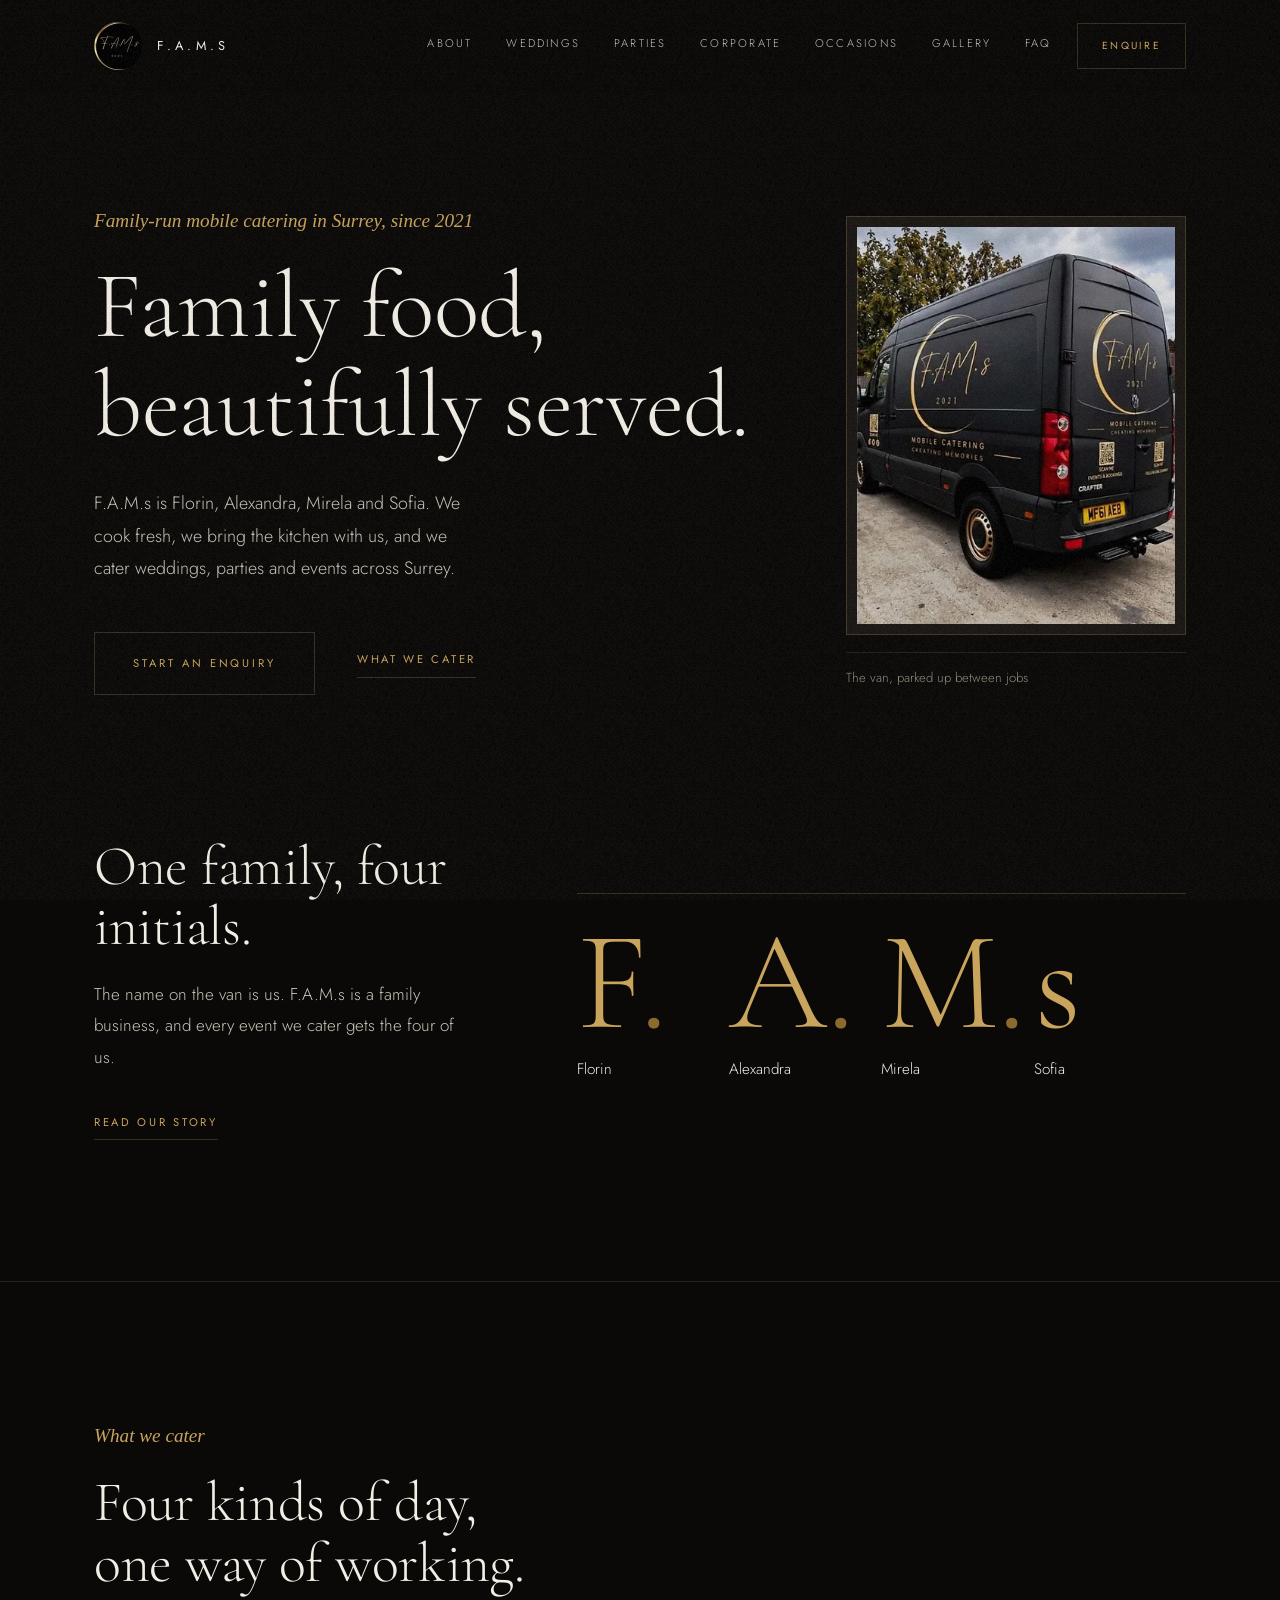
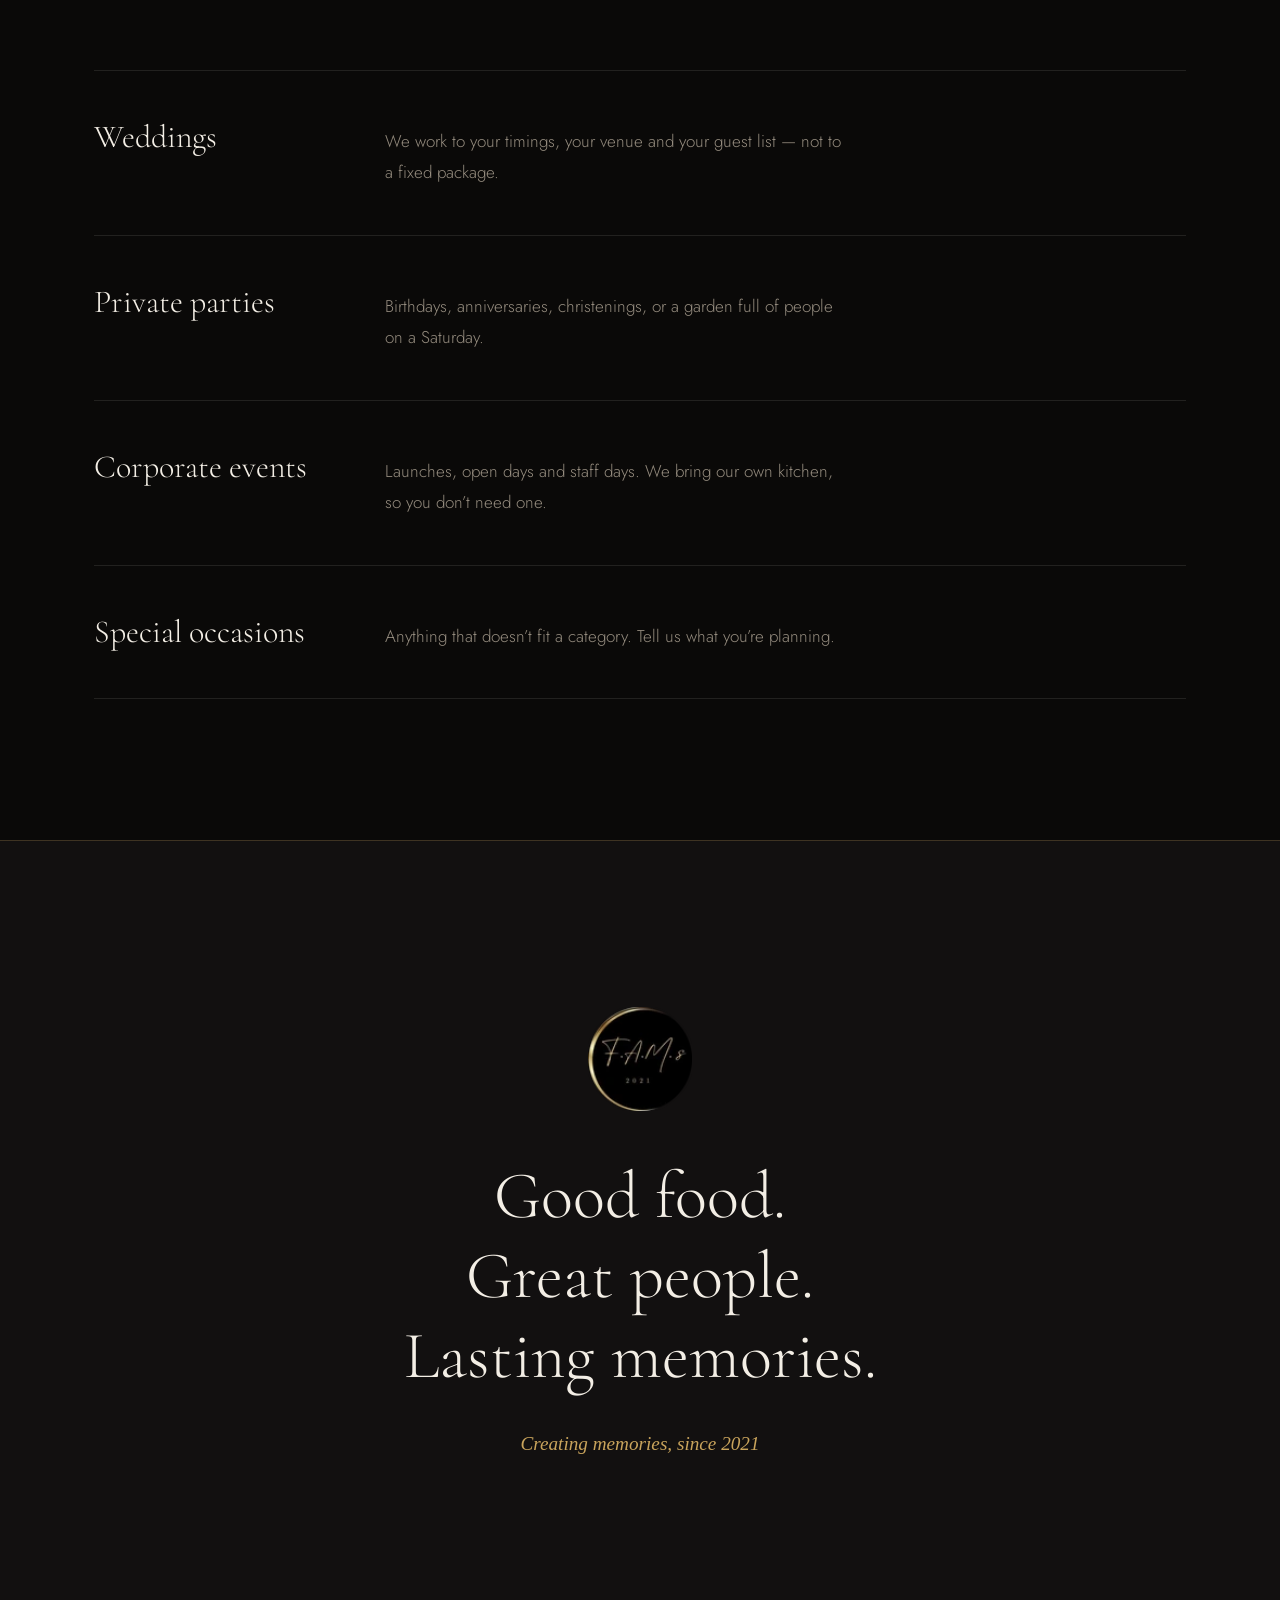
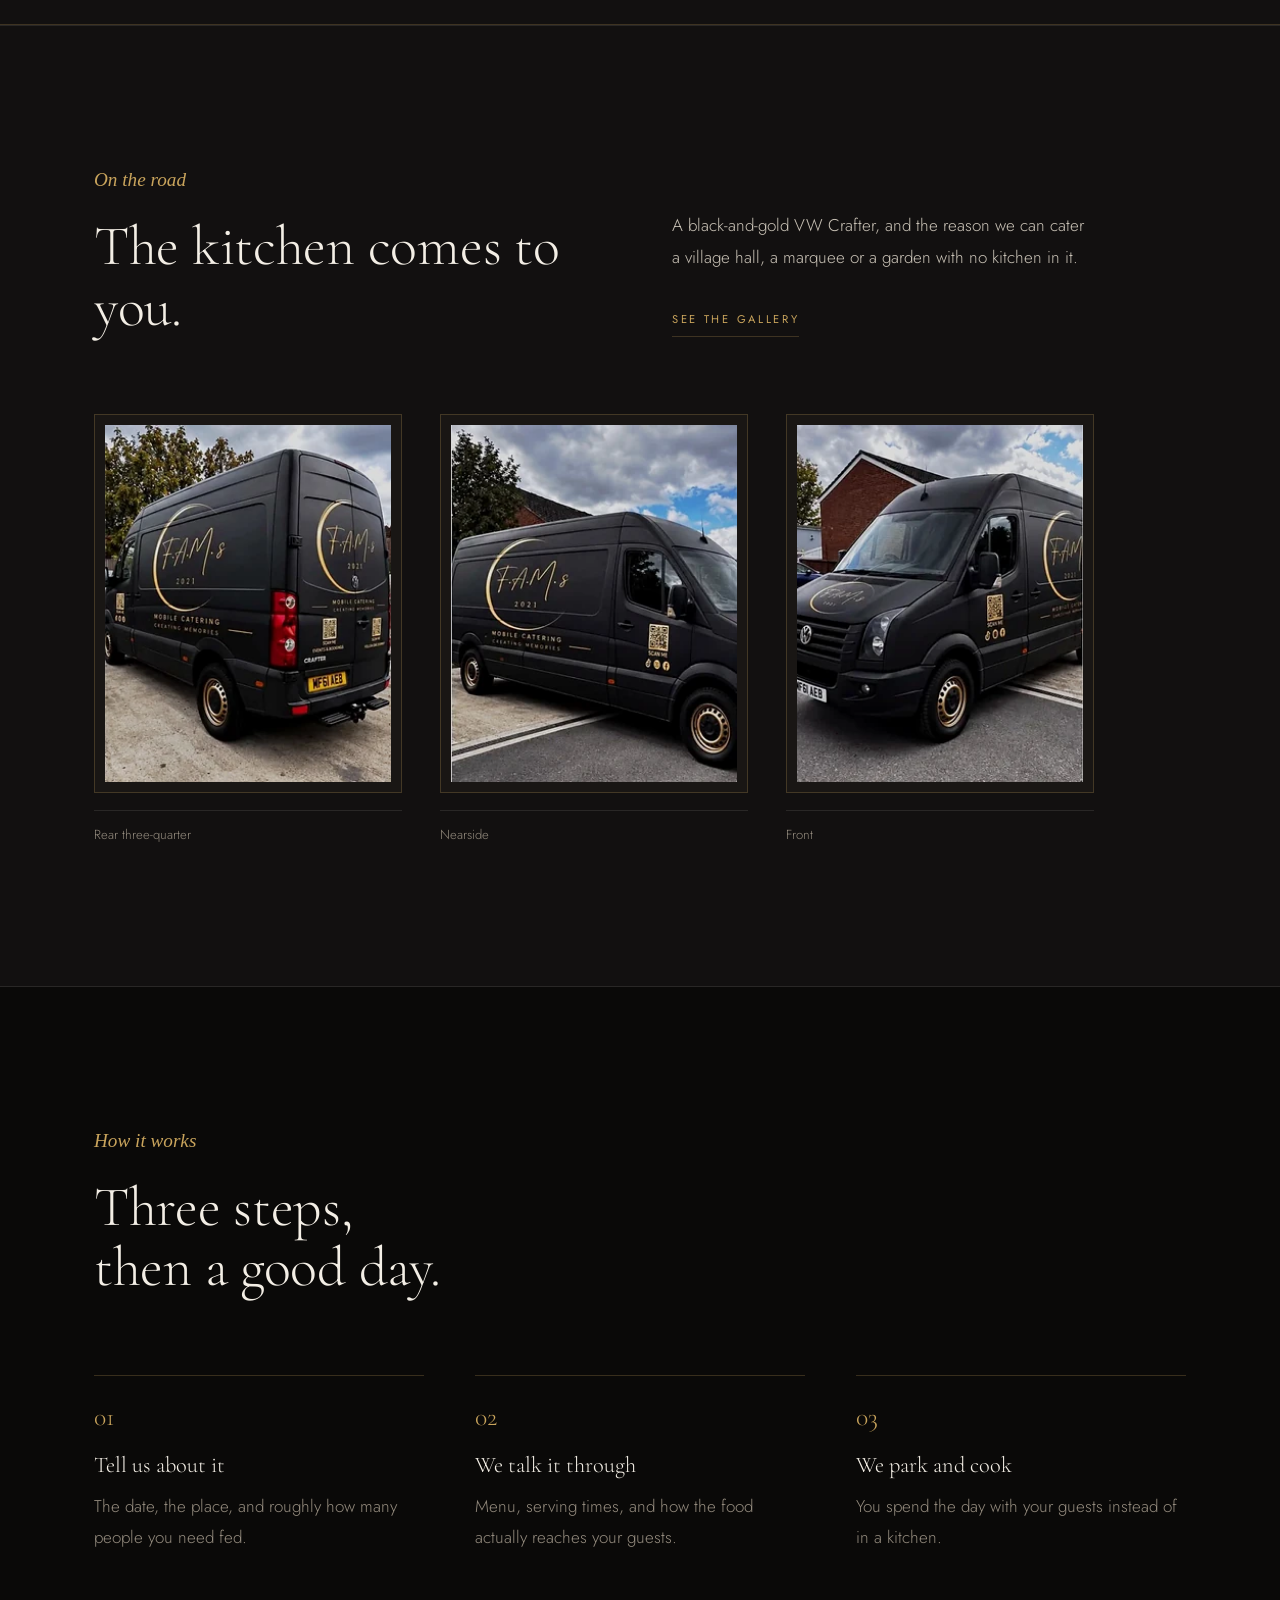
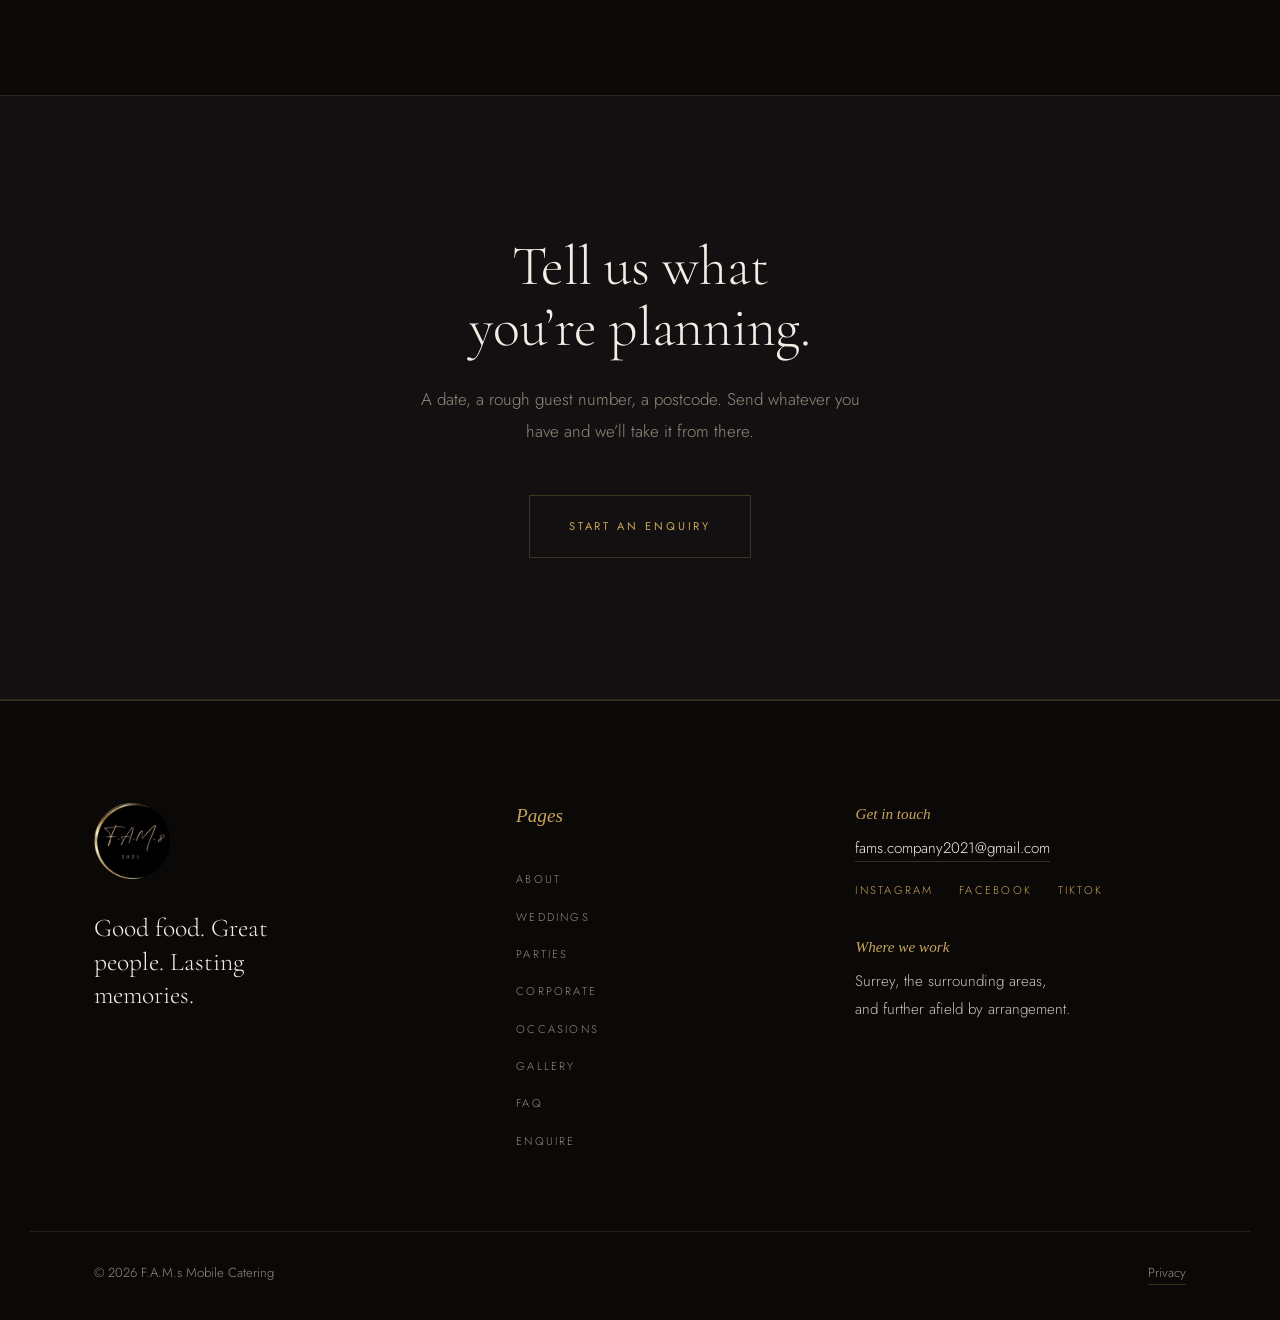
==== commit ed164389: "Cererile clientului: formular pe WhatsApp, contact, povestea numelui, jurnal - formularul de oferta " ====
--- a/index.html
+++ b/index.html
@@ -3,12 +3,12 @@
 <head>
 <meta charset="utf-8">
 <meta name="viewport" content="width=device-width, initial-scale=1">
-<title>F.A.M.s Mobile Catering | Weddings, Parties & Events in Surrey</title>
+<title>F.A.M.s Mobile Catering | Weddings, Parties &amp; Events in Surrey</title>
 <meta name="description" content="Family-run mobile catering for weddings, private parties and corporate events across Surrey. Cooked fresh, brought to you.">
 
 <meta property="og:type" content="website">
 <meta property="og:site_name" content="F.A.M.s Mobile Catering">
-<meta property="og:title" content="F.A.M.s Mobile Catering | Weddings, Parties & Events in Surrey">
+<meta property="og:title" content="F.A.M.s Mobile Catering | Weddings, Parties &amp; Events in Surrey">
 <meta property="og:description" content="Family-run mobile catering for weddings, private parties and corporate events across Surrey. Cooked fresh, brought to you.">
 <meta property="og:image" content="assets/foto/social-preview.webp">
 <meta property="og:image:width" content="1200">
@@ -20,8 +20,8 @@
 <link rel="preconnect" href="https://fonts.googleapis.com">
 <link rel="preconnect" href="https://fonts.gstatic.com" crossorigin>
 <link rel="stylesheet" href="https://fonts.googleapis.com/css2?family=Cormorant+Garamond:ital,wght@0,300;0,400;0,500;1,300;1,400&family=Jost:wght@300;400;500&display=swap">
-<link rel="stylesheet" href="assets/styles.css?v=80f49d26">
-<script type="application/ld+json">{"@context": "https://schema.org", "@type": ["LocalBusiness", "FoodEstablishment"], "@id": "#business", "name": "F.A.M.s Mobile Catering", "alternateName": "F.A.M.s 2021", "description": "Family-run mobile catering for weddings, private parties and corporate events across Surrey.", "foundingDate": "2021", "servesCuisine": "Event catering", "areaServed": [{"@type": "AdministrativeArea", "name": "Surrey"}, {"@type": "Country", "name": "United Kingdom"}]}</script>
+<link rel="stylesheet" href="assets/styles.css?v=6f988620">
+<script type="application/ld+json">{"@context": "https://schema.org", "@type": ["LocalBusiness", "FoodEstablishment"], "@id": "#business", "name": "F.A.M.s Mobile Catering", "alternateName": "F.A.M.s 2021", "description": "Family-run mobile catering for weddings, private parties and corporate events across Surrey.", "foundingDate": "2021", "slogan": "Creating memories", "email": "fams.company2021@gmail.com", "sameAs": ["https://www.instagram.com/f.a.m.s2021", "https://www.facebook.com/share/1DTDHNFWVt/", "https://www.tiktok.com/@fams2021mobilecatering"], "founder": [{"@type": "Person", "name": "Florin"}, {"@type": "Person", "name": "Alexandra"}, {"@type": "Person", "name": "Mirela"}, {"@type": "Person", "name": "Sofia"}], "servesCuisine": "Event catering", "areaServed": [{"@type": "AdministrativeArea", "name": "Surrey"}, {"@type": "Country", "name": "United Kingdom"}]}</script>
 </head>
 <body>
 <a class="sari" href="#continut">Skip to content</a>
@@ -52,7 +52,7 @@
 <section class="deschidere">
   <div class="container deschidere__grid">
     <div class="deschidere__text">
-      <p class="eticheta">Mobile catering · Surrey · since 2021</p>
+      <p class="eticheta">Family-run mobile catering in Surrey, since 2021</p>
       <h1>Family food,<br>beautifully served.</h1>
       <p class="lede">F.A.M.s is Florin, Alexandra, Mirela and Sofia. We cook fresh, we bring the kitchen with us, and we cater weddings, parties and events across Surrey.</p>
       <div class="actiuni"><a class="buton" href="contact/">Start an enquiry</a> <a class="legatura" href="#catering">What we cater</a></div>
@@ -60,7 +60,16 @@
     <div class="deschidere__foto"><figure class="placa placa--ridicata"><span class="placa__cadru"><img src="assets/foto/van-rear-angle-560.webp" srcset="assets/foto/van-rear-angle-280.webp 280w, assets/foto/van-rear-angle-420.webp 420w, assets/foto/van-rear-angle-560.webp 560w" sizes="(max-width: 860px) 62vw, 320px" width="578" height="722" alt="The FAMs van from the rear three-quarter, parked under a tree" decoding="async"></span><figcaption>The van, parked up between jobs</figcaption></figure></div>
   </div>
 </section>
-<section class="banda"><div class="container"><ul><li>Family-run</li><li>Est. 2021</li><li>Cooked fresh on the day</li><li>Surrey & beyond</li></ul></div></section>
+<section class="nume">
+  <div class="container nume__grid">
+    <div class="nume__text">
+      <h2>One family, four initials.</h2>
+      <p>The name on the van is us. F.A.M.s is a family business, and every event we cater gets the four of us.</p>
+      <a class="legatura" href="about/">Read our story</a>
+    </div>
+    <ol class="nume__litere" aria-label="F.A.M.s: Florin, Alexandra, Mirela, Sofia"><li><span class="nume__litera" aria-hidden="true">F</span><span class="nume__prenume">Florin</span></li><li><span class="nume__litera" aria-hidden="true">A</span><span class="nume__prenume">Alexandra</span></li><li><span class="nume__litera" aria-hidden="true">M</span><span class="nume__prenume">Mirela</span></li><li><span class="nume__litera" aria-hidden="true">s</span><span class="nume__prenume">Sofia</span></li></ol>
+  </div>
+</section>
 <section class="sectiune" id="catering">
   <div class="container">
     <header class="cap">
@@ -71,22 +80,18 @@
     <a class="serviciu" href="weddings/">
       <h3>Weddings</h3>
       <p>We work to your timings, your venue and your guest list — not to a fixed package.</p>
-      <span class="serviciu__sageata" aria-hidden="true">&#8594;</span>
     </a>
     <a class="serviciu" href="private-parties/">
       <h3>Private parties</h3>
       <p>Birthdays, anniversaries, christenings, or a garden full of people on a Saturday.</p>
-      <span class="serviciu__sageata" aria-hidden="true">&#8594;</span>
     </a>
     <a class="serviciu" href="corporate-events/">
       <h3>Corporate events</h3>
       <p>Launches, open days and staff days. We bring our own kitchen, so you don’t need one.</p>
-      <span class="serviciu__sageata" aria-hidden="true">&#8594;</span>
     </a>
     <a class="serviciu" href="special-occasions/">
       <h3>Special occasions</h3>
       <p>Anything that doesn’t fit a category. Tell us what you’re planning.</p>
-      <span class="serviciu__sageata" aria-hidden="true">&#8594;</span>
     </a>
     </div>
   </div>
@@ -97,7 +102,7 @@
          srcset="assets/foto/fams-mark-96.webp 96w, assets/foto/fams-mark-192.webp 192w, assets/foto/fams-mark-288.webp 288w"
          sizes="96px" width="96" height="96" alt="" loading="lazy" decoding="async">
     <p class="cerneala__titlu">Good food.<br>Great people.<br>Lasting memories.</p>
-    <p class="eticheta eticheta--clara">F.A.M.s · Creating Memories</p>
+    <p class="eticheta eticheta--clara">Creating memories, since 2021</p>
   </div>
 </section>
 <section class="sectiune sectiune--alt">
@@ -149,10 +154,11 @@
       <a href="contact/">Enquire</a>
     </nav>
     <div class="subsol__info">
+      <p class="eticheta">Get in touch</p>
+      <p><a class="subsol__email" href="mailto:fams.company2021@gmail.com">fams.company2021@gmail.com</a></p>
+      <p class="subsol__retele"><a href="https://www.instagram.com/f.a.m.s2021" rel="noopener me" target="_blank">Instagram</a><a href="https://www.facebook.com/share/1DTDHNFWVt/" rel="noopener me" target="_blank">Facebook</a><a href="https://www.tiktok.com/@fams2021mobilecatering" rel="noopener me" target="_blank">TikTok</a></p>
       <p class="eticheta">Where we work</p>
       <p>Surrey, the surrounding areas,<br>and further afield by arrangement.</p>
-      <p class="subsol__nota">Contact details are added as soon as they are confirmed.
-      Until then, the enquiry form is the way to reach us.</p>
     </div>
   </div>
   <div class="container subsol__jos">
@@ -160,6 +166,6 @@
     <p><a href="privacy/">Privacy</a></p>
   </div>
 </footer>
-<script src="assets/site.js?v=eedb8ae9" defer></script>
+<script src="assets/site.js?v=3d418862" defer></script>
 </body>
 </html>
--- a/assets/styles.css
+++ b/assets/styles.css
@@ -10,8 +10,12 @@
       Sursele au ~560px latime; la latimea asta ajung pe ecran la ~1.7x-2.3x
       densitate, adica clare. Mai mare inseamna moale, si moale nu arata scump.
 
-   2. Auriul e accent, nu material. Linii de 1px, litere mici majuscule,
-      sigiliul. Suprafete mari aurii nu exista nicaieri.
+   2. Auriul e accent, nu material. Linii de 1px, italicul de pe etichete,
+      sigiliul, initialele familiei. Suprafete mari aurii nu exista nicaieri.
+
+   Majusculele rarite raman doar in meniu si pe butoane (vocea "placii de
+   alama"). Etichetele si campurile de formular sunt in italic / text normal:
+   un rand de majuscule deasupra fiecarui titlu arata a sablon.
 
    Fotografiile sunt cu o duba neagra pe fundal negru, deci fiecare sta intr-o
    rama subtire aurie, pe un panou putin mai deschis - altfel marginile se
@@ -112,19 +116,16 @@
 
 /* ------------------------------------------------------------- tipografie */
 
-/* Eticheta de sectiune: linie scurta aurie, apoi litere mici majuscule.
-   E singurul ornament care se repeta in tot site-ul. */
+/* Eticheta de sectiune: italic serif auriu, ca scrisul "Creating Memories"
+   de pe spatele dubei. Spune despre ce e sectiunea, nu o decoreaza. */
 .eticheta {
-  display: flex; align-items: center; gap: .9rem;
-  font-size: .6875rem;
+  font-family: var(--serif);
+  font-style: italic;
+  font-size: 1.2rem;
   font-weight: 400;
-  letter-spacing: .28em;
-  text-transform: uppercase;
+  line-height: 1.4;
   color: var(--aur);
-  margin: 0 0 1.8rem;
-}
-.eticheta::before {
-  content: ""; width: 28px; height: 1px; background: var(--aur); flex: none;
+  margin: 0 0 1.4rem;
 }
 
 .lede {
@@ -247,8 +248,7 @@
 .placa figcaption {
   margin-top: 1.05rem; padding-top: .9rem;
   border-top: 1px solid var(--linie-fina);
-  font-size: .64rem; font-weight: 300; letter-spacing: .24em;
-  text-transform: uppercase; color: var(--text-slab);
+  font-size: .82rem; font-weight: 300; line-height: 1.5; color: var(--text-slab);
 }
 
 /* ------------------------------------------------------------- deschidere */
@@ -304,7 +304,7 @@
 .servicii { border-top: 1px solid var(--linie-fina); }
 .serviciu {
   display: grid;
-  grid-template-columns: minmax(0, 15rem) minmax(0, 1fr) auto;
+  grid-template-columns: minmax(0, 15rem) minmax(0, 1fr);
   gap: clamp(16px, 4vw, 56px);
   align-items: baseline;
   padding: clamp(30px, 3.6vw, 46px) 0;
@@ -314,13 +314,36 @@
 }
 .serviciu h3 { font-size: clamp(1.6rem, 2.5vw, 2.15rem); transition: color .3s ease; }
 .serviciu p { margin: 0; max-width: 46ch; color: var(--text-slab); }
-.serviciu__sageata {
-  font-family: var(--sans); color: var(--aur); font-size: 1rem;
-  transition: transform .4s ease;
-}
 .serviciu:hover { padding-inline: clamp(8px, 1.6vw, 22px); }
 .serviciu:hover h3 { color: var(--aur); }
-.serviciu:hover .serviciu__sageata { transform: translateX(10px); }
+
+/* ------------------------------------------------- initialele familiei --- */
+
+/* Singurul loc unde tipografia face tot spectacolul: F.A.M.s desfacut in
+   cele patru prenume. E povestea numelui, deci sta mare. */
+.nume { padding-block: var(--ritm); border-bottom: 1px solid var(--linie-fina); }
+.nume__grid {
+  display: grid; grid-template-columns: minmax(0, 1fr) minmax(0, 1.5fr);
+  gap: clamp(36px, 6vw, 96px); align-items: center;
+}
+.nume__text h2 { margin-bottom: 1.4rem; }
+.nume__text p { max-width: 38ch; margin-bottom: 2rem; }
+.nume__litere {
+  list-style: none; margin: 0; padding: 0;
+  display: grid; grid-template-columns: repeat(4, minmax(0, 1fr));
+  border-top: 1px solid var(--linie);
+}
+.nume__litere li {
+  padding-top: clamp(14px, 2vw, 26px);
+  display: flex; flex-direction: column; gap: .6rem;
+}
+.nume__litera {
+  font-family: var(--serif); font-weight: 300; line-height: .9;
+  font-size: clamp(4.2rem, 11vw, 9.5rem); color: var(--aur);
+}
+/* punctele din F.A.M.s, mai stinse decat literele */
+.nume__litere li:not(:last-child) .nume__litera::after { content: "."; color: var(--aur-adinc); }
+.nume__prenume { font-size: .95rem; color: var(--ivoriu); }
 
 /* ---------------------------------------------- declaratia cu sigiliul --- */
 
@@ -447,22 +470,17 @@
 
 .formular fieldset { border: 0; padding: 0; margin: 0 0 clamp(34px, 4vw, 56px); }
 .formular legend {
-  display: flex; align-items: center; gap: .9rem;
-  font-size: .6875rem; font-weight: 400; letter-spacing: .28em;
-  text-transform: uppercase; color: var(--aur);
-  padding: 0 0 1.5rem; border-bottom: 1px solid var(--linie);
+  font-family: var(--serif); font-size: 1.75rem; font-weight: 300; line-height: 1.2;
+  color: var(--ivoriu);
+  padding: 0 0 1rem; border-bottom: 1px solid var(--linie);
   width: 100%; margin-bottom: 2rem;
 }
-.formular legend::before { content: ""; width: 28px; height: 1px; background: var(--aur); flex: none; }
 .campuri { display: grid; grid-template-columns: repeat(2, minmax(0, 1fr)); gap: 1.7rem 2rem; }
 .camp { margin: 0; display: flex; flex-direction: column; gap: .6rem; }
 .camp--lat { grid-column: 1 / -1; }
-.camp label {
-  font-size: .66rem; font-weight: 300; letter-spacing: .2em;
-  text-transform: uppercase; color: var(--text-slab);
-}
+.camp label { font-size: .88rem; font-weight: 300; line-height: 1.4; color: var(--text-slab); }
 .camp abbr { color: var(--aur); text-decoration: none; }
-.optional { text-transform: none; letter-spacing: .04em; font-style: italic; opacity: .7; }
+.optional { font-family: var(--serif); font-style: italic; font-size: .95rem; opacity: .75; margin-left: .2rem; }
 
 .camp input:not([type="checkbox"]), .camp select, .camp textarea {
   font-family: var(--sans); font-size: 1rem; font-weight: 300; color: var(--ivoriu);
@@ -488,12 +506,12 @@
 /* WebKit deseneaza pictograma de calendar/ceas in negru pe negru */
 .camp input::-webkit-calendar-picker-indicator { filter: invert(72%) sepia(30%) saturate(560%) hue-rotate(2deg); }
 
-.consimtamant label {
+.consimtamant label, .camp--bifa label {
   flex-direction: row; display: flex; gap: 1rem; align-items: flex-start;
   text-transform: none; letter-spacing: .01em; font-size: .9rem; line-height: 1.7;
   color: var(--text-slab);
 }
-.consimtamant input {
+.consimtamant input, .camp--bifa input {
   -webkit-appearance: checkbox; appearance: auto;
   width: 1.05rem; height: 1.05rem; flex: none; margin-top: .4rem;
   accent-color: var(--aur);
@@ -501,6 +519,17 @@
 .consimtamant a { color: var(--aur); }
 
 .formular .buton { margin-top: 2.6rem; }
+
+/* dupa trimitere: formularul dispare, ramane pasul de WhatsApp */
+.trimis {
+  scroll-margin-top: 120px;
+  border-top: 1px solid var(--aur); padding-top: clamp(28px, 3.6vw, 44px);
+}
+.trimis:focus { outline: none; }
+.trimis h2 { margin-bottom: 1.6rem; }
+.trimis p { max-width: 46ch; }
+.trimis p a { color: var(--aur); }
+.trimis .buton { margin-top: 1.4rem; }
 .nota { font-size: .8rem; color: var(--text-slab); margin-top: 1.5rem; }
 
 .alaturi {
@@ -522,7 +551,34 @@
 }
 .alaturi__pasi strong { font-weight: 400; color: var(--ivoriu); }
 .alaturi__zona { font-size: .95rem; color: var(--text-slab); padding-top: 2rem; border-top: 1px solid var(--linie-fina); }
-.alaturi__zona .eticheta { margin-bottom: .9rem; }
+.alaturi__zona .eticheta { margin-bottom: .5rem; }
+.alaturi__zona + .alaturi__zona { margin-top: 2rem; }
+.alaturi__zona a { color: var(--aur); text-underline-offset: 3px; overflow-wrap: anywhere; }
+
+/* ---------------------------------------------------------------- jurnal */
+
+.articol-rand { align-items: start; }
+.articol-rand time {
+  grid-row: span 2; font-family: var(--serif); font-style: italic;
+  font-size: 1.1rem; color: var(--aur); padding-top: .4rem;
+}
+.articol-rand h3 { grid-column: 2; }
+.articol-rand p { grid-column: 2; }
+.titlu-pagina time { font: inherit; }
+
+.articol { font-size: 1.06rem; }
+.articol h2 { font-size: clamp(1.7rem, 3vw, 2.2rem); margin: 2.6rem 0 1.1rem; }
+.articol h3 { margin: 2rem 0 .8rem; }
+.articol ul, .articol ol { padding-left: 1.2rem; margin: 0 0 1.15em; }
+.articol li { margin-bottom: .4rem; }
+.articol li::marker { color: var(--aur); }
+.articol a { color: var(--aur); text-underline-offset: 3px; }
+.articol strong { font-weight: 400; color: var(--ivoriu); }
+.articol blockquote {
+  margin: 2rem 0; padding-left: 1.4rem; border-left: 1px solid var(--aur);
+  font-family: var(--serif); font-style: italic; font-size: 1.5rem;
+  line-height: 1.35; color: var(--ivoriu);
+}
 
 /* ------------------------------------------------------------------ final */
 
@@ -559,13 +615,25 @@
 }
 .subsol__nav a:hover { color: var(--aur); border-bottom-color: var(--aur); }
 .subsol__info p { font-size: .95rem; }
-.subsol__nota { margin-top: 1.6rem; font-size: .85rem; color: var(--text-slab); opacity: .8; max-width: 36ch; }
+.subsol__info .eticheta { margin-bottom: .6rem; }
+.subsol__info p + .eticheta { margin-top: 2.2rem; }
+.subsol__email {
+  color: var(--ivoriu); text-decoration: none; overflow-wrap: anywhere;
+  border-bottom: 1px solid var(--linie); padding-bottom: 2px;
+}
+.subsol__email:hover { color: var(--aur); border-bottom-color: var(--aur); }
+.subsol__retele { display: flex; flex-wrap: wrap; gap: .4rem 1.6rem; margin-top: 1rem; }
+.subsol__retele a {
+  font-size: .7rem; letter-spacing: .2em; text-transform: uppercase;
+  text-decoration: none; color: var(--aur);
+}
+.subsol__retele a:hover { color: var(--ivoriu); }
 
 .subsol__jos {
   display: flex; justify-content: space-between; gap: 1rem; flex-wrap: wrap;
   border-top: 1px solid var(--linie-fina);
   padding-block: 1.8rem 2.2rem;
-  font-size: .68rem; letter-spacing: .2em; text-transform: uppercase;
+  font-size: .82rem;
   color: var(--text-slab);
 }
 .subsol__jos p { margin: 0; }
@@ -589,8 +657,9 @@
   .deschidere__foto .placa { width: min(var(--foto-max), 78vw); }
   .cap--doua { grid-template-columns: minmax(0, 1fr); align-items: start; }
   .proza { grid-template-columns: minmax(0, 1fr); }
-  .serviciu { grid-template-columns: minmax(0, 1fr) auto; gap: .5rem 1.5rem; }
-  .serviciu p { grid-column: 1 / -1; }
+  .serviciu { grid-template-columns: minmax(0, 1fr); gap: .5rem; }
+  .articol-rand time, .articol-rand h3, .articol-rand p { grid-column: 1; grid-row: auto; }
+  .nume__grid { grid-template-columns: minmax(0, 1fr); }
   .pasi, .puncte { grid-template-columns: minmax(0, 1fr); }
   .galerie { grid-template-columns: repeat(2, minmax(0, 1fr)); }
 }
@@ -602,6 +671,7 @@
   .trio .placa:last-child { display: none; }
   .campuri { grid-template-columns: minmax(0, 1fr); }
   .actiuni { gap: 1.4rem 2rem; }
+  .nume__prenume { font-size: .78rem; }
 }
 
 @media (prefers-reduced-motion: reduce) {
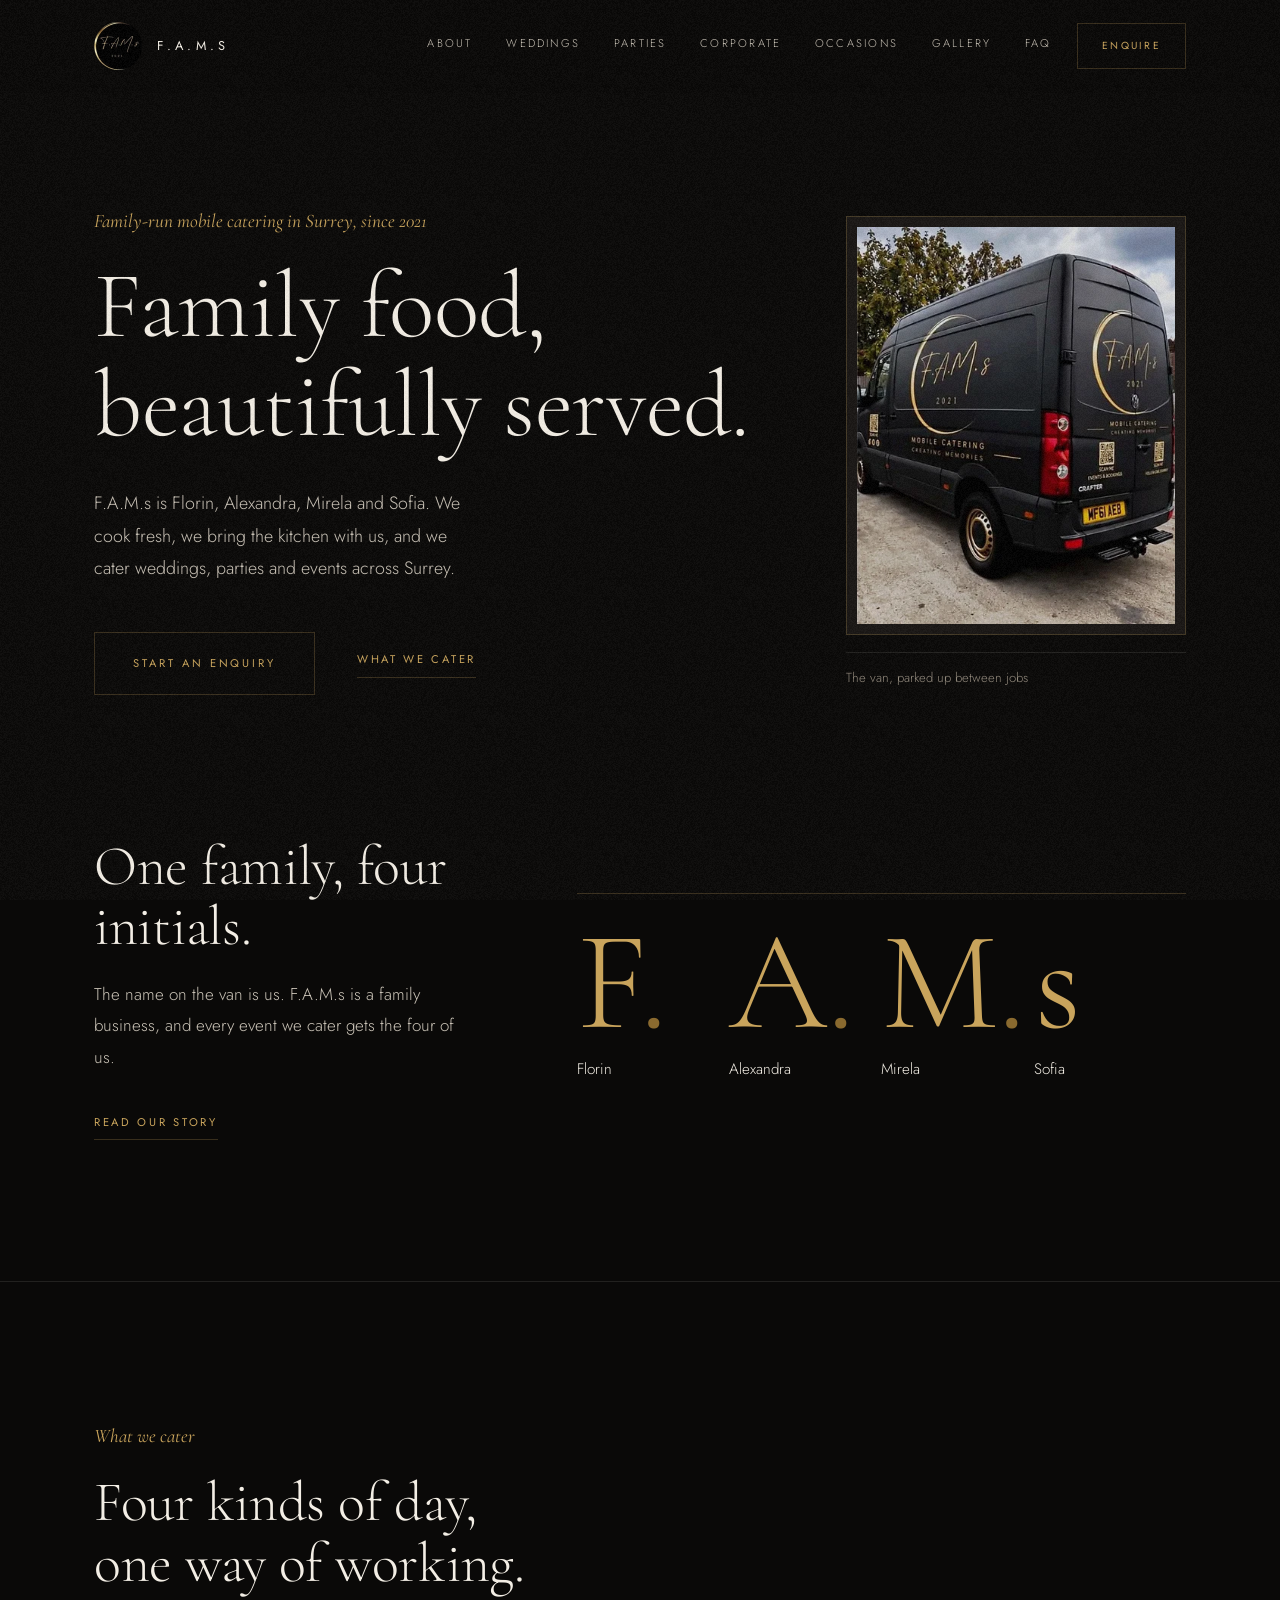
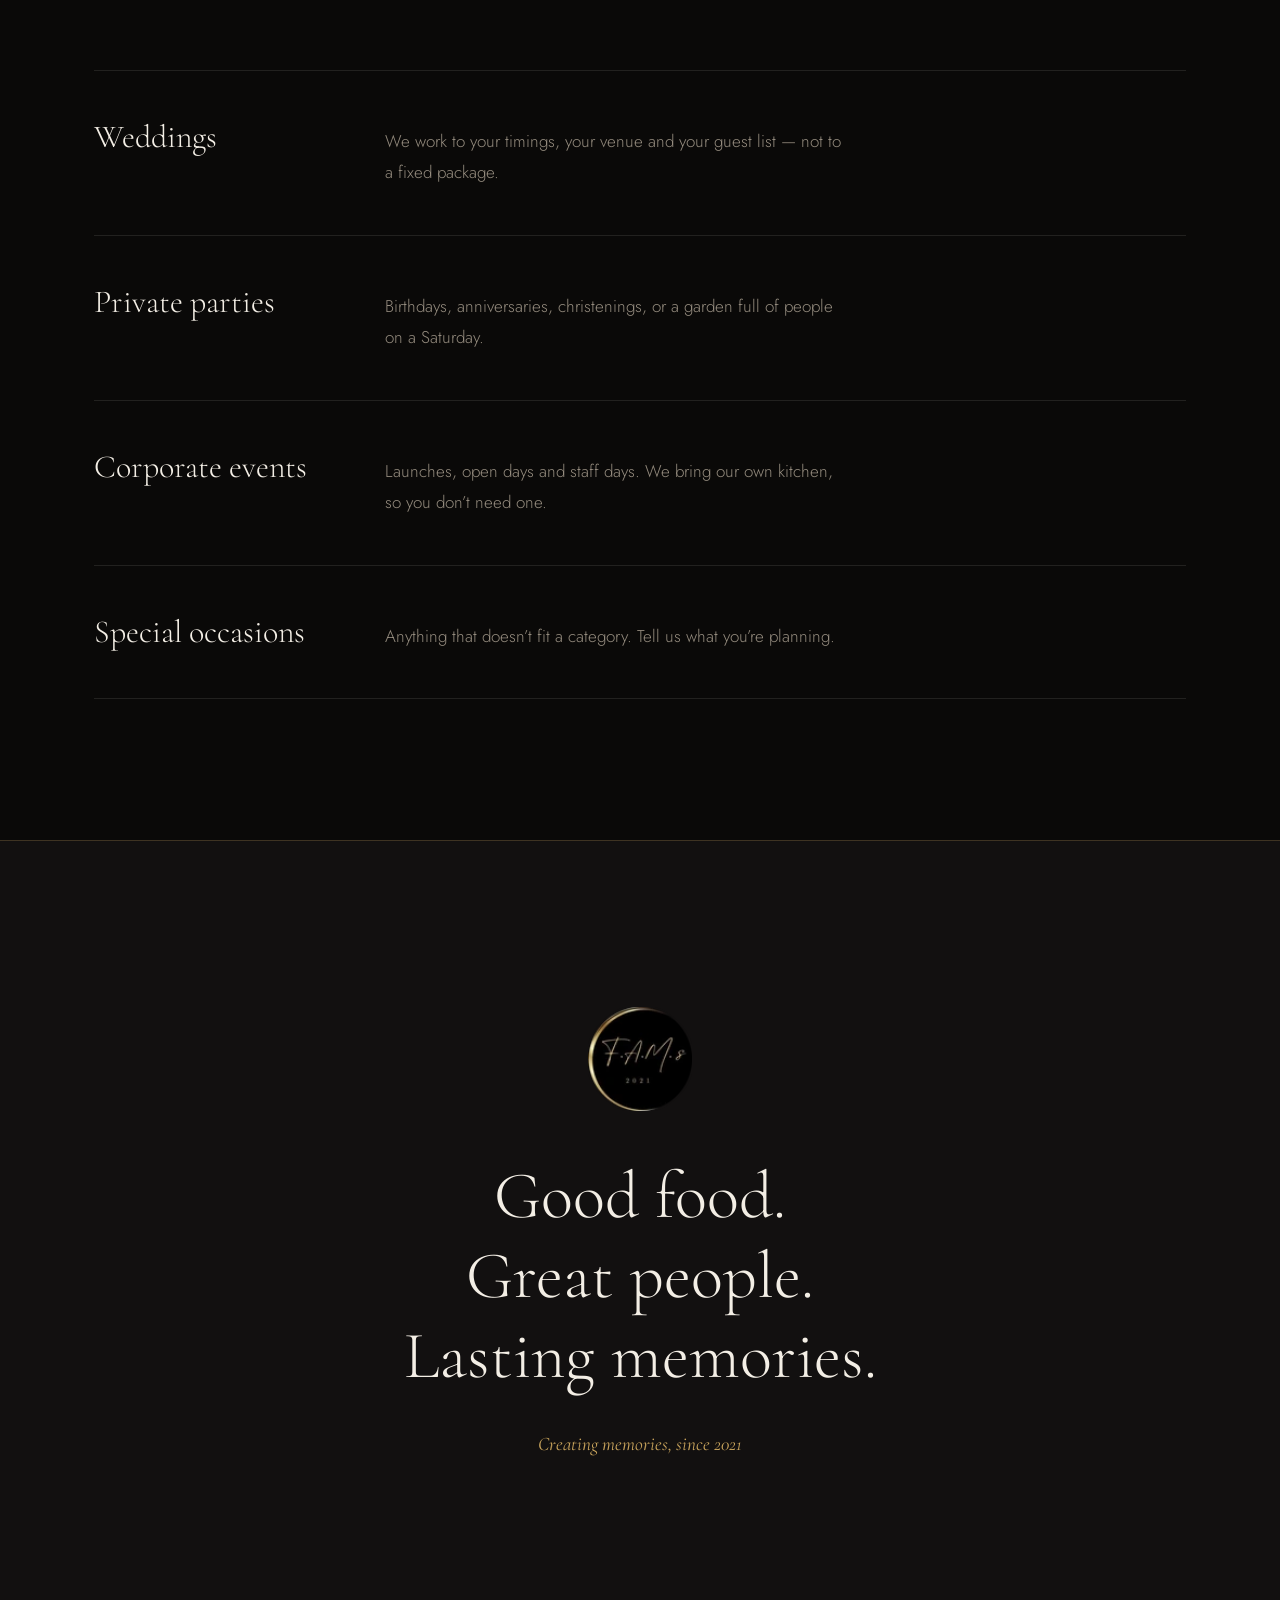
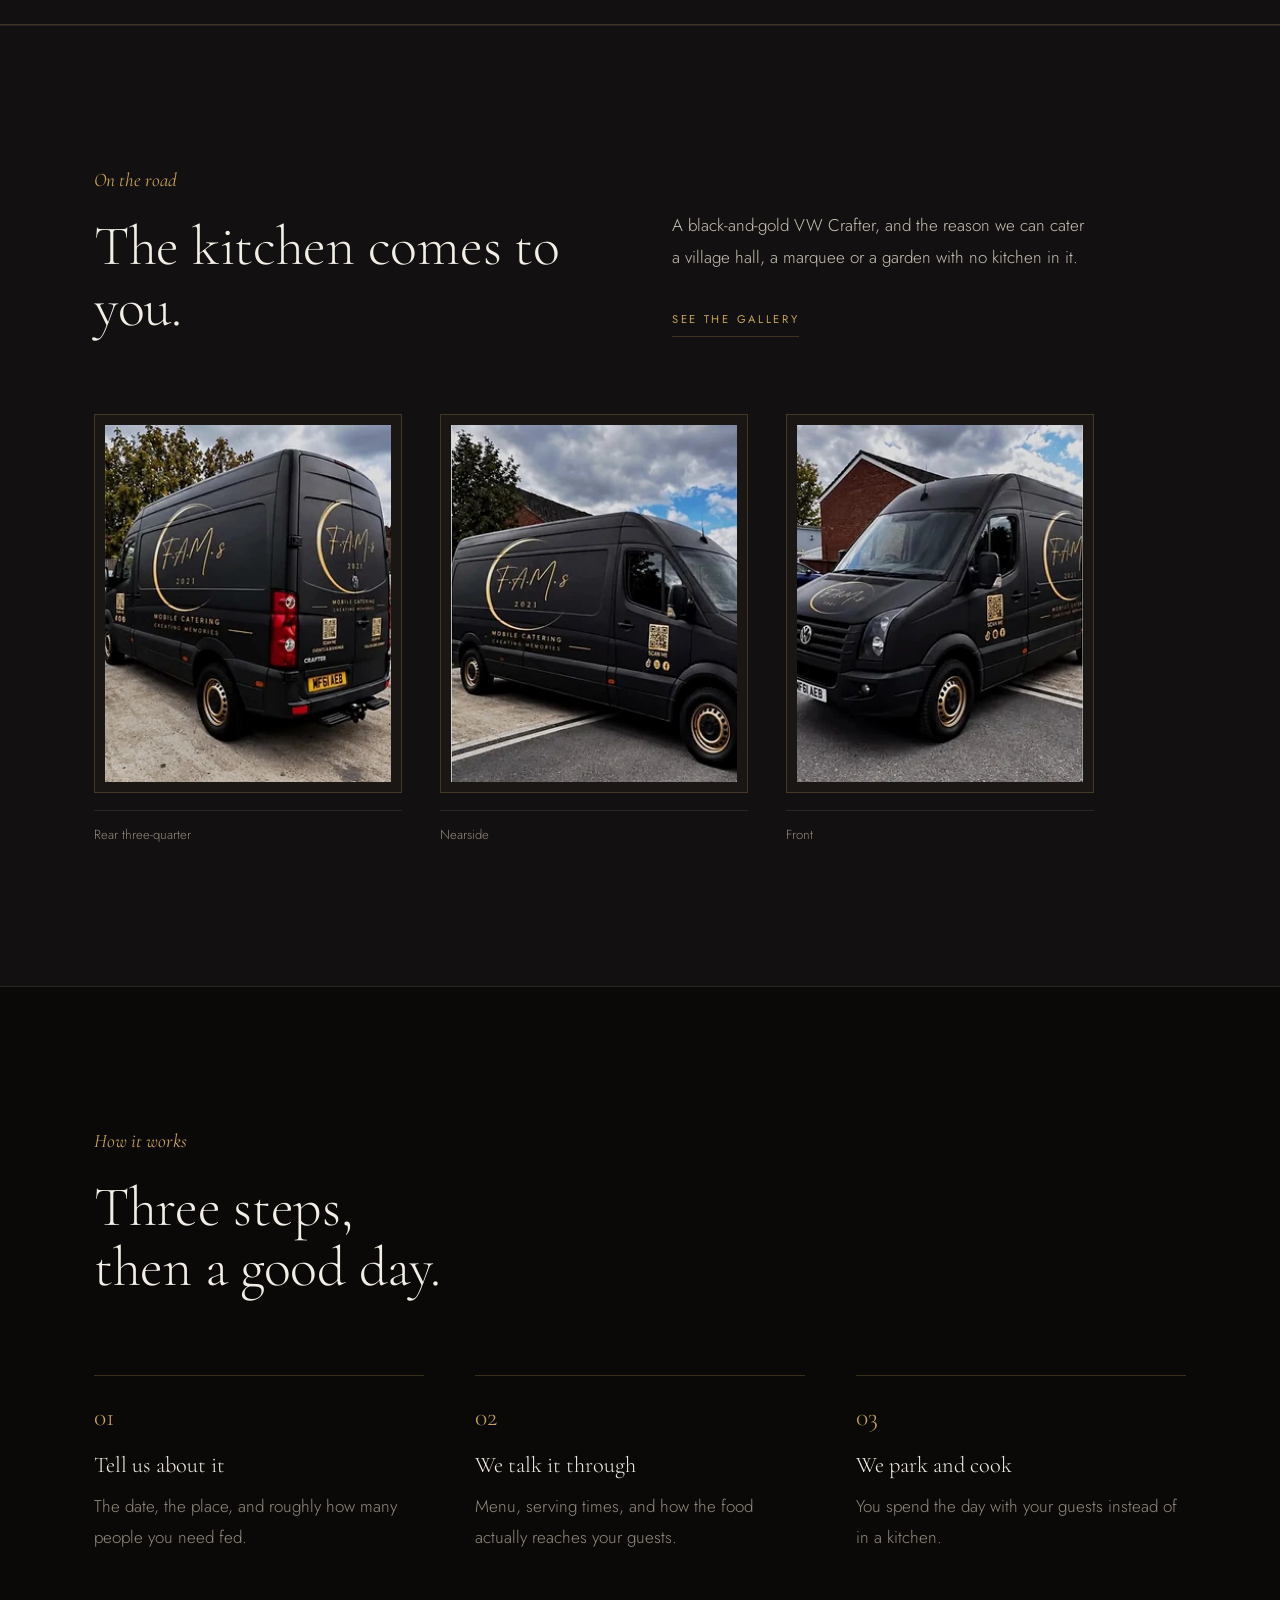
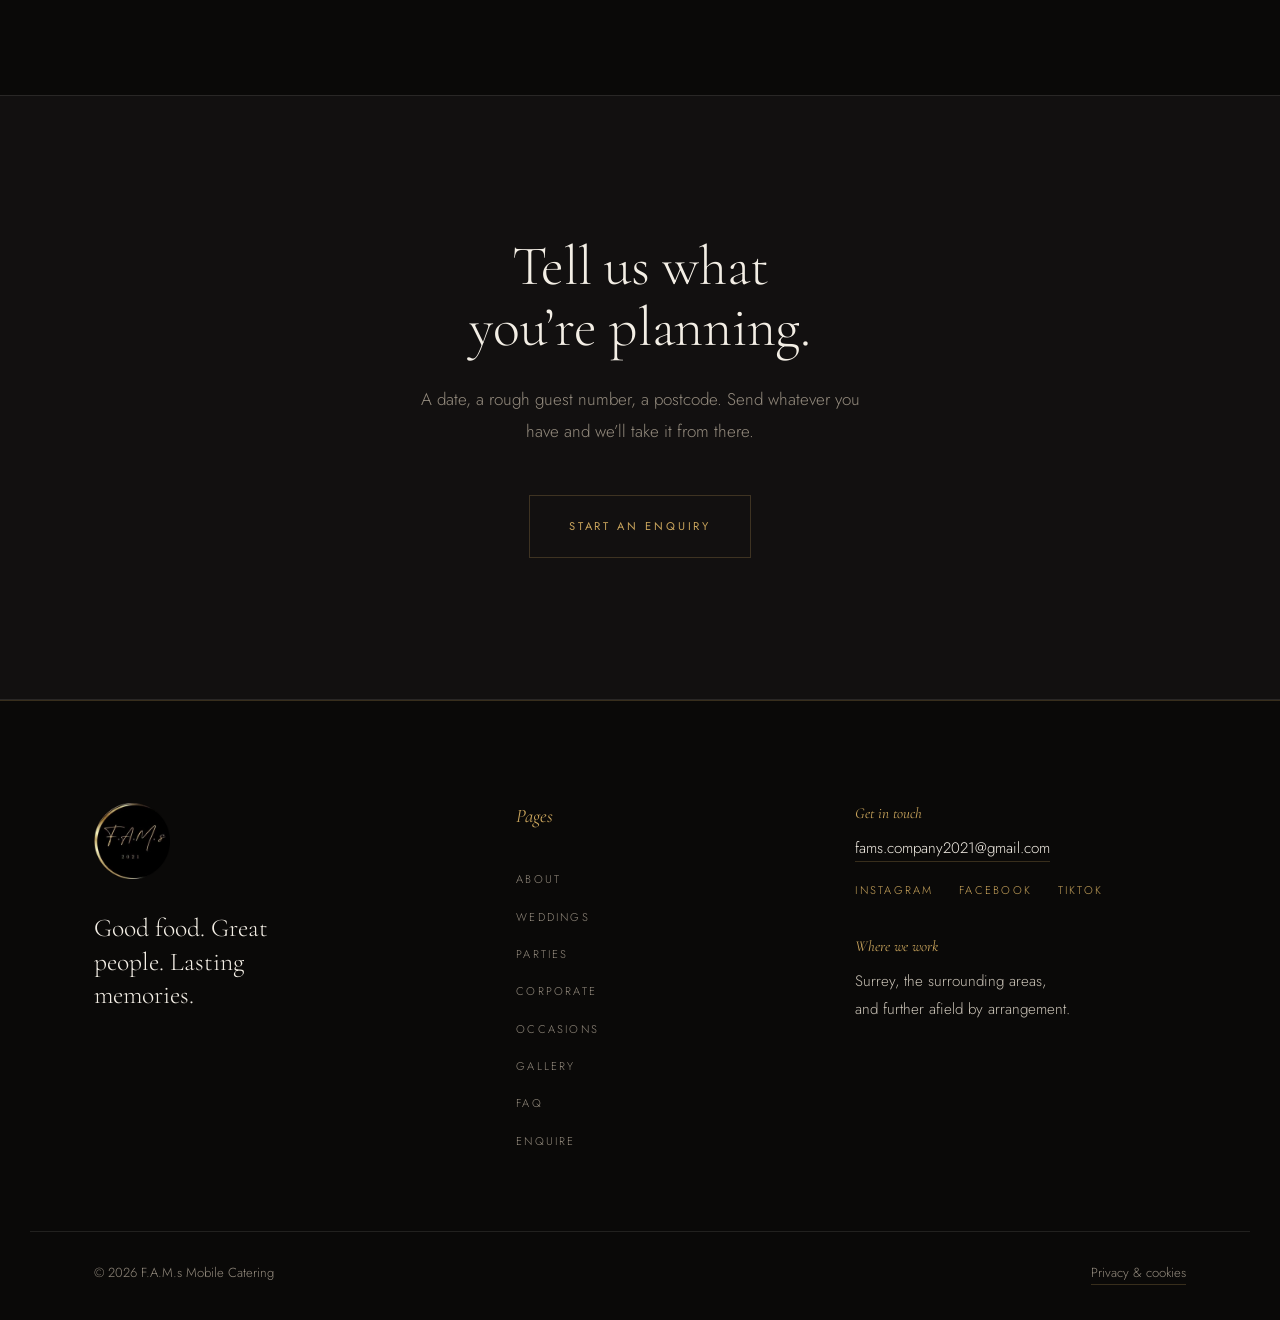
==== commit b61712bf: "Partea legala UK: confidentialitate UK GDPR, fonturi locale, date firma, alergeni - pagina de confid" ====
--- a/index.html
+++ b/index.html
@@ -17,11 +17,10 @@
 <meta name="theme-color" content="#0a0908">
 <link rel="icon" href="assets/favicon.svg" type="image/svg+xml">
 <link rel="manifest" href="site.webmanifest">
-<link rel="preconnect" href="https://fonts.googleapis.com">
-<link rel="preconnect" href="https://fonts.gstatic.com" crossorigin>
-<link rel="stylesheet" href="https://fonts.googleapis.com/css2?family=Cormorant+Garamond:ital,wght@0,300;0,400;0,500;1,300;1,400&family=Jost:wght@300;400;500&display=swap">
-<link rel="stylesheet" href="assets/styles.css?v=6f988620">
-<script type="application/ld+json">{"@context": "https://schema.org", "@type": ["LocalBusiness", "FoodEstablishment"], "@id": "#business", "name": "F.A.M.s Mobile Catering", "alternateName": "F.A.M.s 2021", "description": "Family-run mobile catering for weddings, private parties and corporate events across Surrey.", "foundingDate": "2021", "slogan": "Creating memories", "email": "fams.company2021@gmail.com", "sameAs": ["https://www.instagram.com/f.a.m.s2021", "https://www.facebook.com/share/1DTDHNFWVt/", "https://www.tiktok.com/@fams2021mobilecatering"], "founder": [{"@type": "Person", "name": "Florin"}, {"@type": "Person", "name": "Alexandra"}, {"@type": "Person", "name": "Mirela"}, {"@type": "Person", "name": "Sofia"}], "servesCuisine": "Event catering", "areaServed": [{"@type": "AdministrativeArea", "name": "Surrey"}, {"@type": "Country", "name": "United Kingdom"}]}</script>
+<link rel="preload" href="assets/fonturi/cormorant-garamond-latin-300-normal.woff2" as="font" type="font/woff2" crossorigin>
+<link rel="preload" href="assets/fonturi/jost-latin-300-normal.woff2" as="font" type="font/woff2" crossorigin>
+<link rel="stylesheet" href="assets/styles.css?v=5948b23f">
+<script type="application/ld+json">{"@context": "https://schema.org", "@type": ["LocalBusiness", "FoodEstablishment"], "@id": "#business", "name": "F.A.M.s Mobile Catering", "alternateName": "F.A.M.s 2021", "description": "Family-run mobile catering for weddings, private parties and corporate events across Surrey.", "foundingDate": "2021", "slogan": "Creating memories", "email": "fams.company2021@gmail.com", "sameAs": ["https://www.instagram.com/fams.company2021", "https://www.facebook.com/share/1DTDHNFWVt/", "https://www.tiktok.com/@fams.company2021"], "founder": [{"@type": "Person", "name": "Florin"}, {"@type": "Person", "name": "Alexandra"}, {"@type": "Person", "name": "Mirela"}, {"@type": "Person", "name": "Sofia"}], "servesCuisine": "Event catering", "areaServed": [{"@type": "AdministrativeArea", "name": "Surrey"}, {"@type": "Country", "name": "United Kingdom"}]}</script>
 </head>
 <body>
 <a class="sari" href="#continut">Skip to content</a>
@@ -156,14 +155,14 @@
     <div class="subsol__info">
       <p class="eticheta">Get in touch</p>
       <p><a class="subsol__email" href="mailto:fams.company2021@gmail.com">fams.company2021@gmail.com</a></p>
-      <p class="subsol__retele"><a href="https://www.instagram.com/f.a.m.s2021" rel="noopener me" target="_blank">Instagram</a><a href="https://www.facebook.com/share/1DTDHNFWVt/" rel="noopener me" target="_blank">Facebook</a><a href="https://www.tiktok.com/@fams2021mobilecatering" rel="noopener me" target="_blank">TikTok</a></p>
+      <p class="subsol__retele"><a href="https://www.instagram.com/fams.company2021" rel="noopener me" target="_blank">Instagram</a><a href="https://www.facebook.com/share/1DTDHNFWVt/" rel="noopener me" target="_blank">Facebook</a><a href="https://www.tiktok.com/@fams.company2021" rel="noopener me" target="_blank">TikTok</a></p>
       <p class="eticheta">Where we work</p>
       <p>Surrey, the surrounding areas,<br>and further afield by arrangement.</p>
     </div>
   </div>
   <div class="container subsol__jos">
     <p>&copy; 2026 F.A.M.s Mobile Catering</p>
-    <p><a href="privacy/">Privacy</a></p>
+    <p><a href="privacy/">Privacy &amp; cookies</a></p>
   </div>
 </footer>
 <script src="assets/site.js?v=3d418862" defer></script>
--- a/assets/styles.css
+++ b/assets/styles.css
@@ -21,6 +21,18 @@
    rama subtire aurie, pe un panou putin mai deschis - altfel marginile se
    topesc in pagina.
 */
+
+/* Fonturile stau pe site, nu la Google: altfel fiecare vizita trimite IP-ul
+   vizitatorului catre Google, adica date personale catre un tert fara temei.
+   Fisierele vin din @fontsource (licenta SIL OFL 1.1), subsetul latin. */
+@font-face { font-family: "Cormorant Garamond"; font-style: normal; font-weight: 300; font-display: swap; src: url("fonturi/cormorant-garamond-latin-300-normal.woff2") format("woff2"); }
+@font-face { font-family: "Cormorant Garamond"; font-style: normal; font-weight: 400; font-display: swap; src: url("fonturi/cormorant-garamond-latin-400-normal.woff2") format("woff2"); }
+@font-face { font-family: "Cormorant Garamond"; font-style: normal; font-weight: 500; font-display: swap; src: url("fonturi/cormorant-garamond-latin-500-normal.woff2") format("woff2"); }
+@font-face { font-family: "Cormorant Garamond"; font-style: italic; font-weight: 300; font-display: swap; src: url("fonturi/cormorant-garamond-latin-300-italic.woff2") format("woff2"); }
+@font-face { font-family: "Cormorant Garamond"; font-style: italic; font-weight: 400; font-display: swap; src: url("fonturi/cormorant-garamond-latin-400-italic.woff2") format("woff2"); }
+@font-face { font-family: "Jost"; font-style: normal; font-weight: 300; font-display: swap; src: url("fonturi/jost-latin-300-normal.woff2") format("woff2"); }
+@font-face { font-family: "Jost"; font-style: normal; font-weight: 400; font-display: swap; src: url("fonturi/jost-latin-400-normal.woff2") format("woff2"); }
+@font-face { font-family: "Jost"; font-style: normal; font-weight: 500; font-display: swap; src: url("fonturi/jost-latin-500-normal.woff2") format("woff2"); }
 
 :root {
   --negru:      #0a0908;
@@ -460,6 +472,7 @@
 }
 .text-lung section:first-child { padding-top: 0; margin-top: 0; border-top: 0; }
 .text-lung h2 { font-size: 1.7rem; margin-bottom: 1.1rem; }
+.text-lung section a { color: var(--aur); text-underline-offset: 3px; }
 
 /* -------------------------------------------------------------- formular */
 
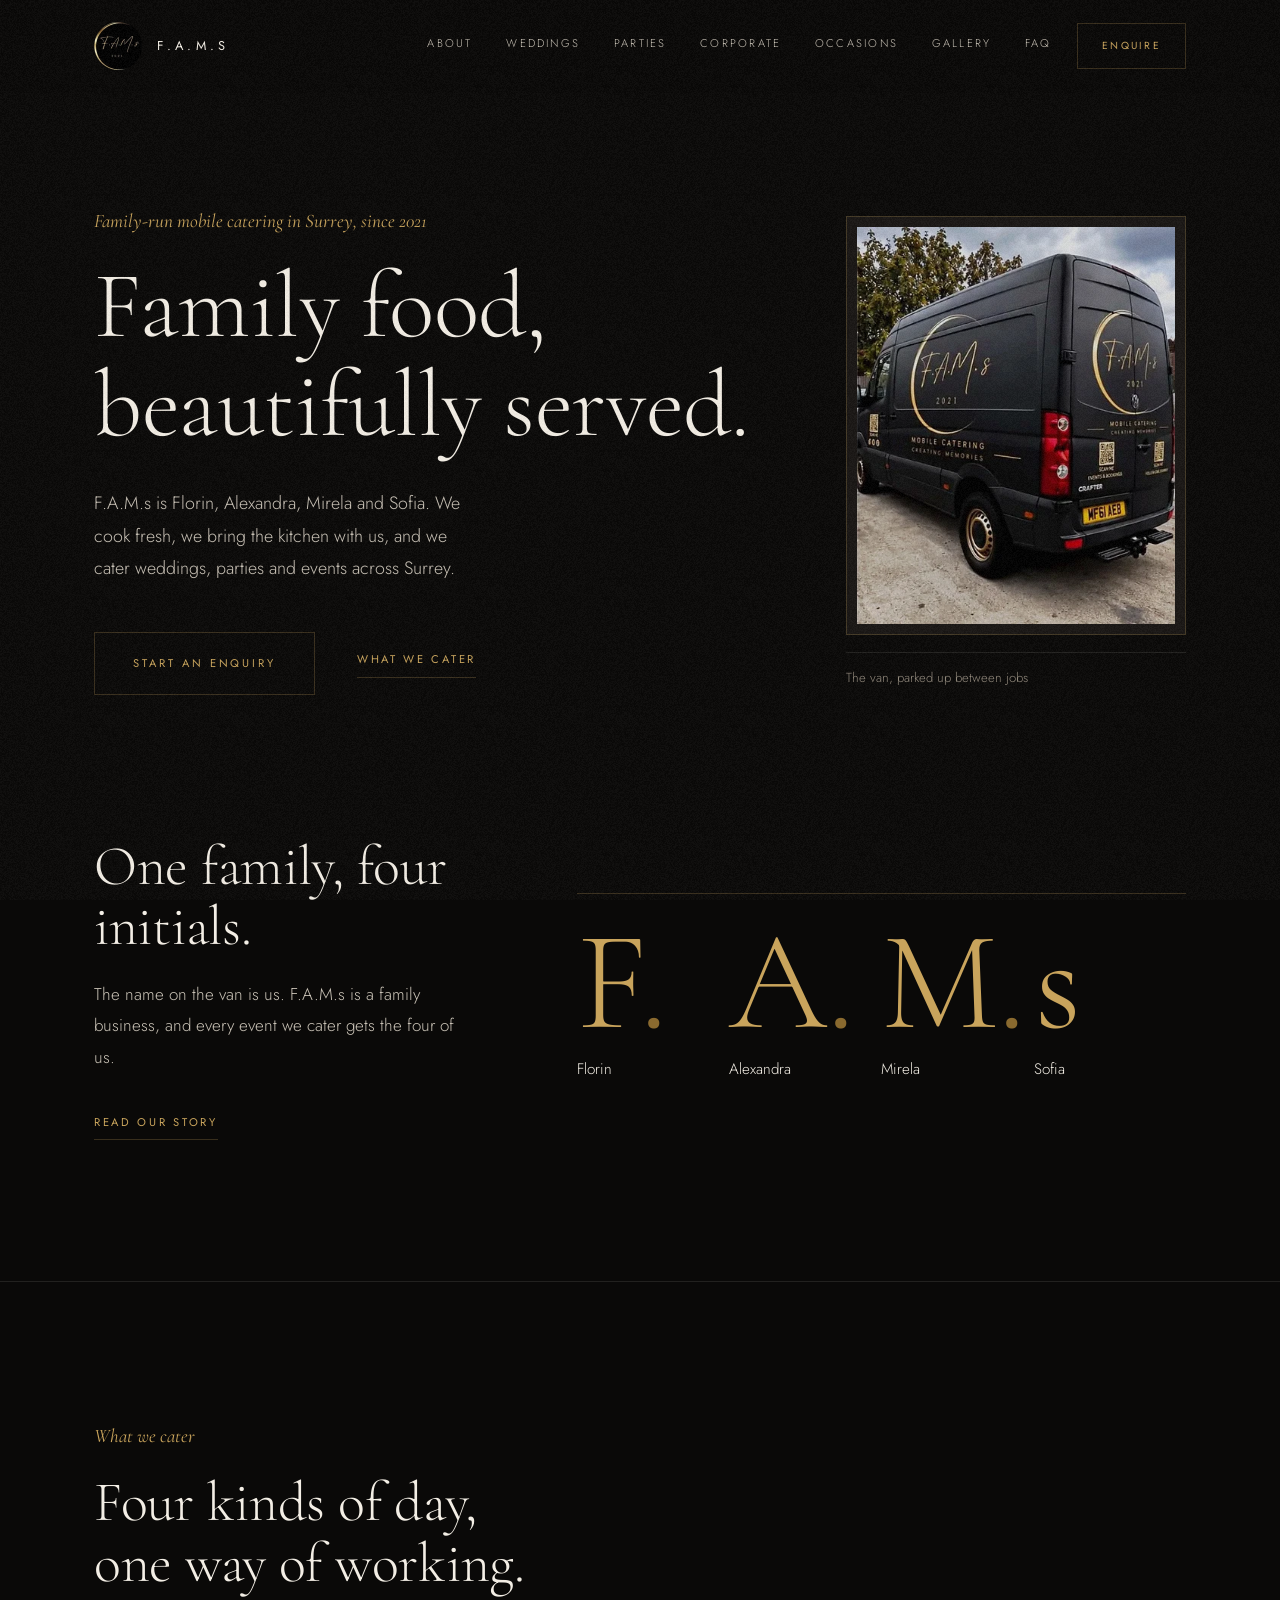
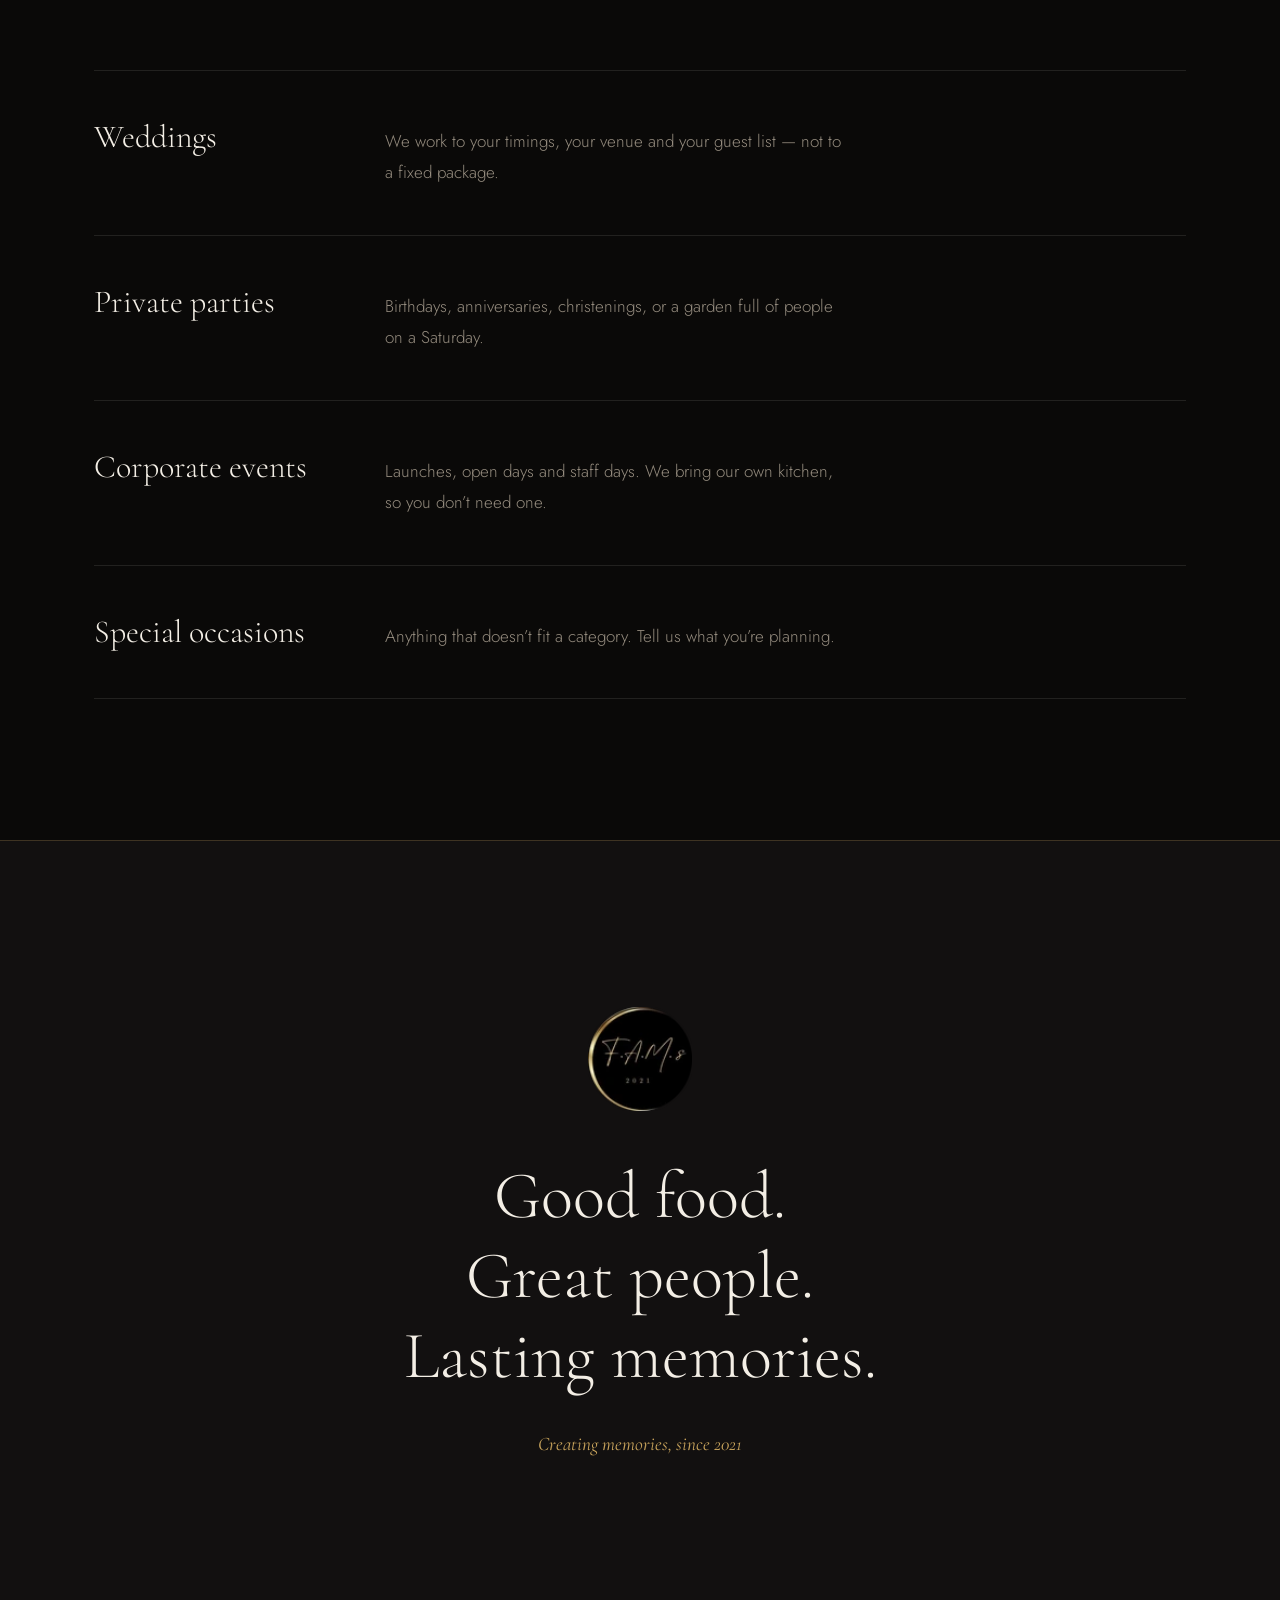
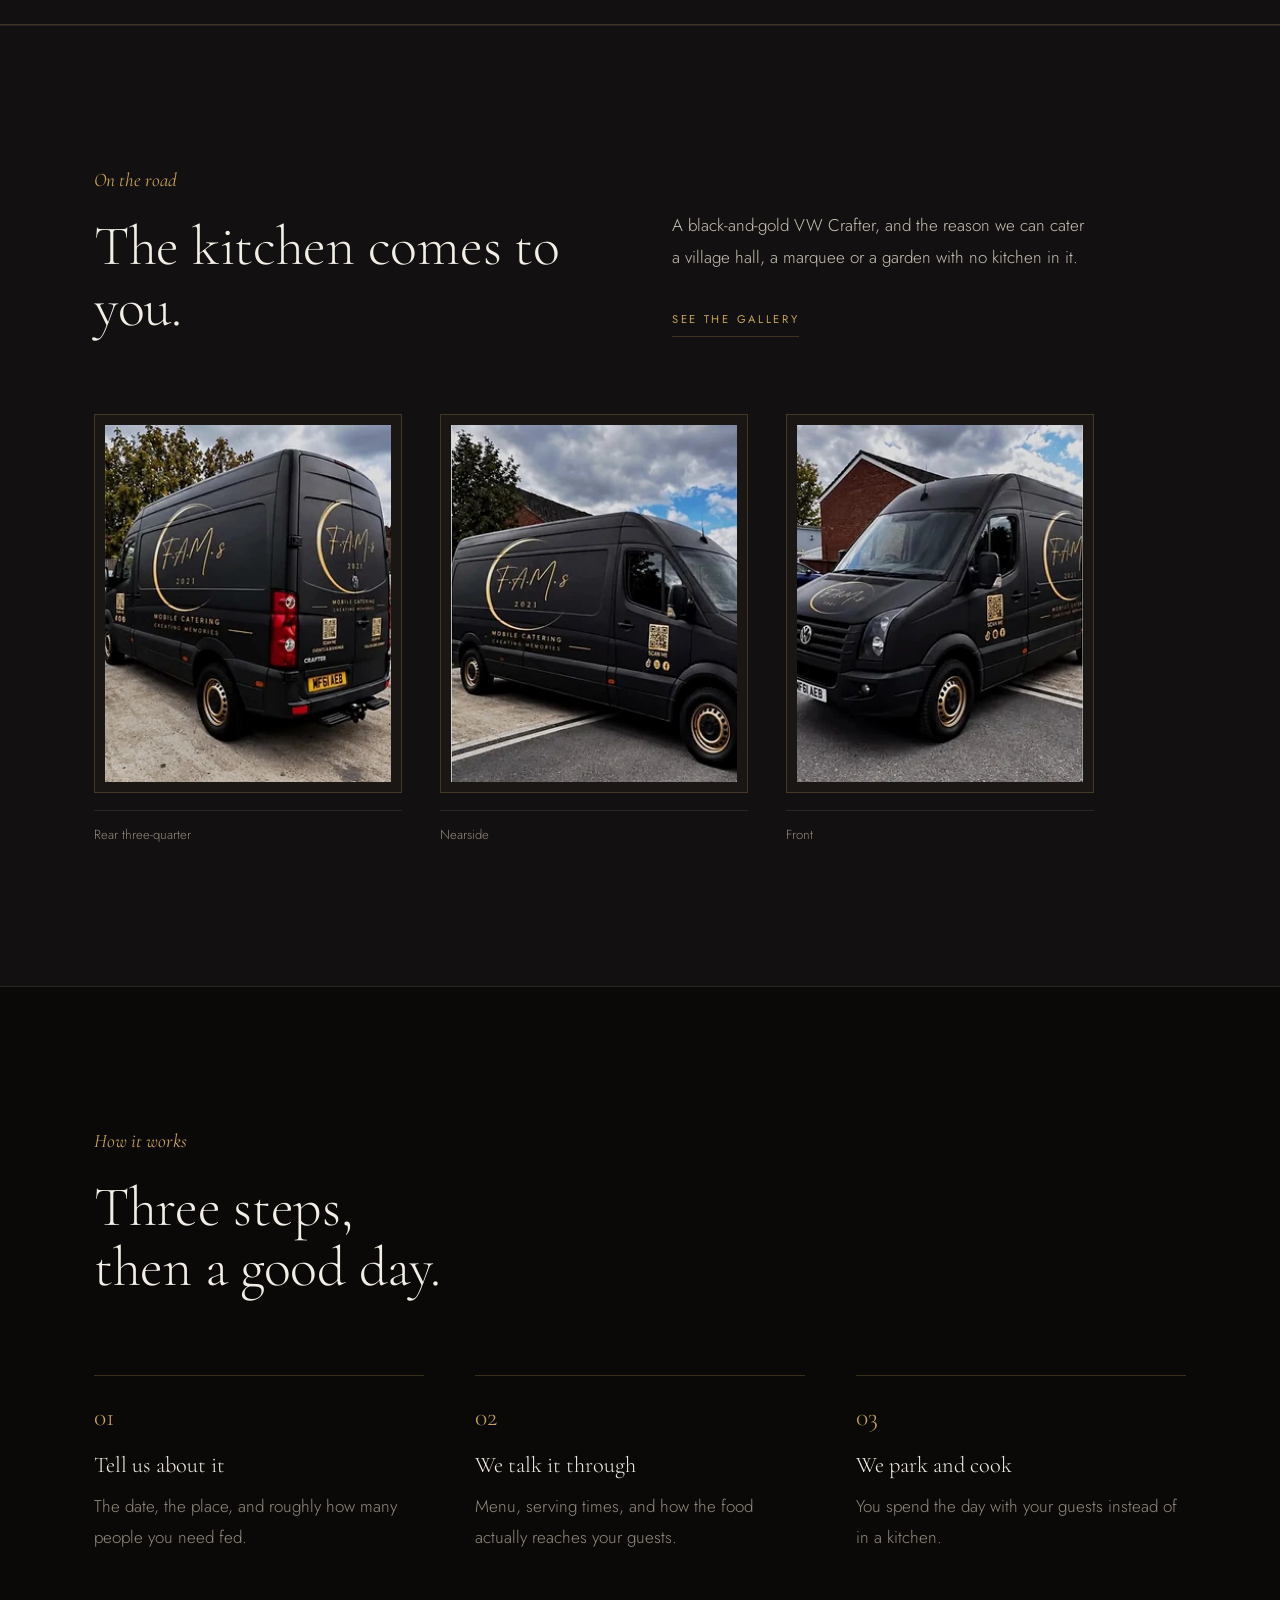
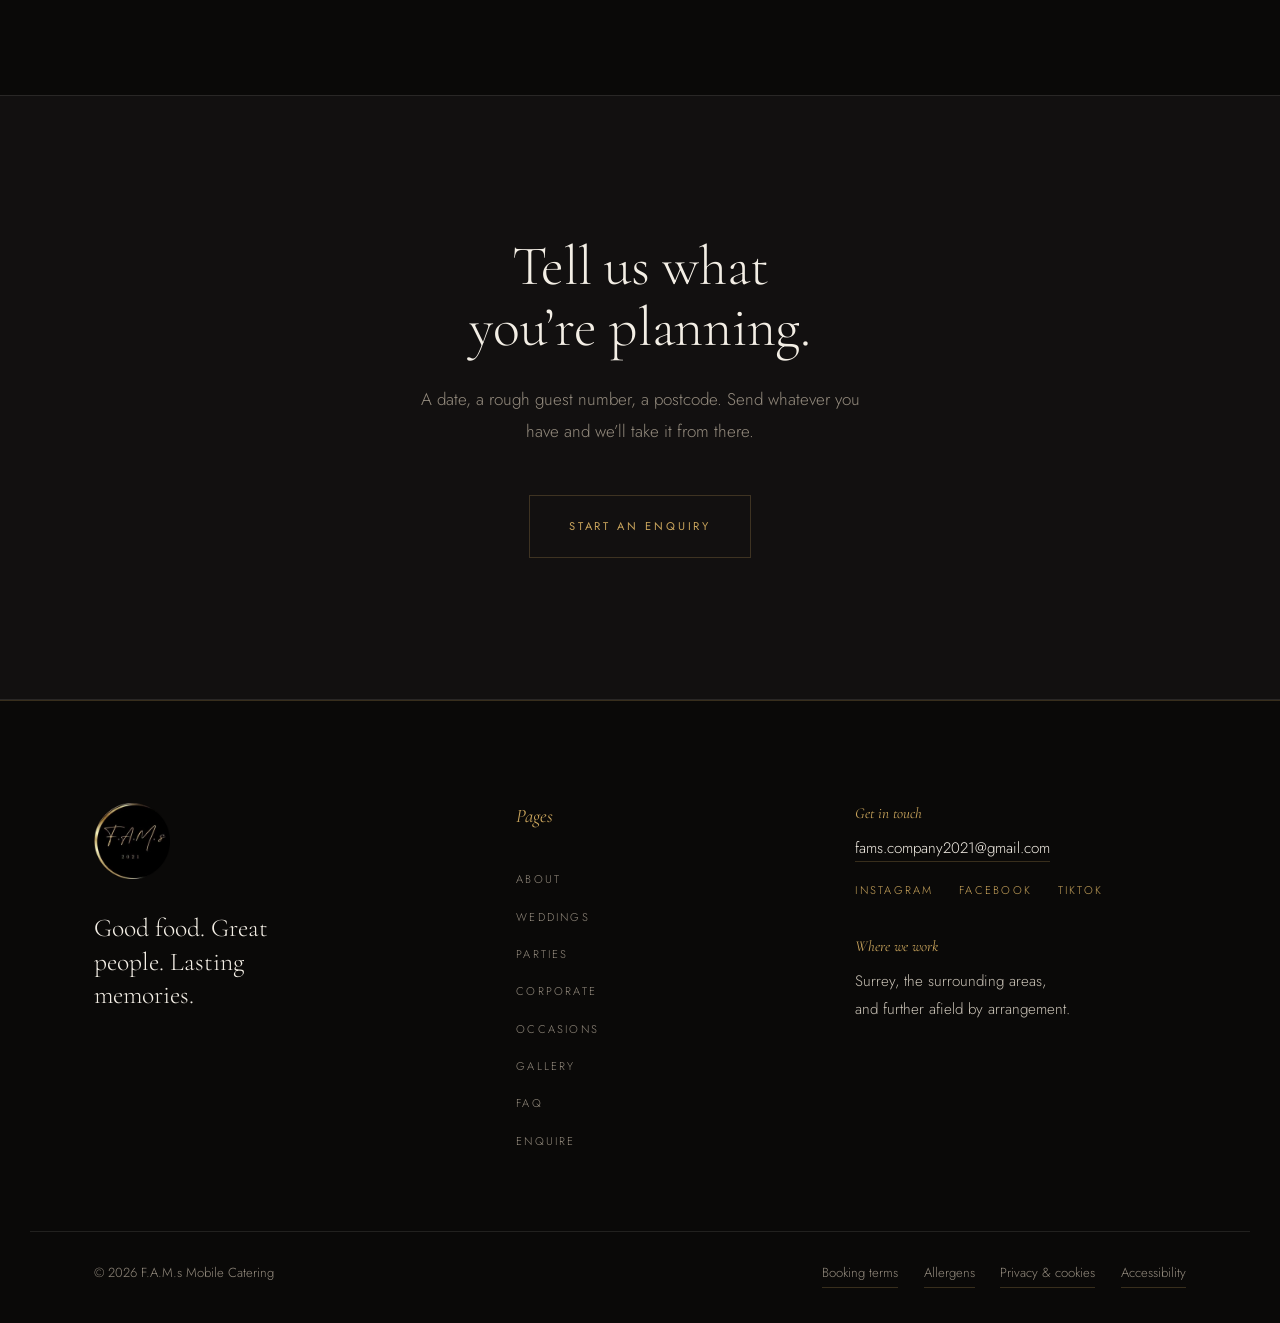
==== commit 94c902ae: "Pagini legale: Booking terms, Allergens, Accessibility - termeni de rezervare in engleza simpla; cif" ====
--- a/index.html
+++ b/index.html
@@ -19,7 +19,7 @@
 <link rel="manifest" href="site.webmanifest">
 <link rel="preload" href="assets/fonturi/cormorant-garamond-latin-300-normal.woff2" as="font" type="font/woff2" crossorigin>
 <link rel="preload" href="assets/fonturi/jost-latin-300-normal.woff2" as="font" type="font/woff2" crossorigin>
-<link rel="stylesheet" href="assets/styles.css?v=5948b23f">
+<link rel="stylesheet" href="assets/styles.css?v=cf857d8e">
 <script type="application/ld+json">{"@context": "https://schema.org", "@type": ["LocalBusiness", "FoodEstablishment"], "@id": "#business", "name": "F.A.M.s Mobile Catering", "alternateName": "F.A.M.s 2021", "description": "Family-run mobile catering for weddings, private parties and corporate events across Surrey.", "foundingDate": "2021", "slogan": "Creating memories", "email": "fams.company2021@gmail.com", "sameAs": ["https://www.instagram.com/fams.company2021", "https://www.facebook.com/share/1DTDHNFWVt/", "https://www.tiktok.com/@fams.company2021"], "founder": [{"@type": "Person", "name": "Florin"}, {"@type": "Person", "name": "Alexandra"}, {"@type": "Person", "name": "Mirela"}, {"@type": "Person", "name": "Sofia"}], "servesCuisine": "Event catering", "areaServed": [{"@type": "AdministrativeArea", "name": "Surrey"}, {"@type": "Country", "name": "United Kingdom"}]}</script>
 </head>
 <body>
@@ -162,7 +162,10 @@
   </div>
   <div class="container subsol__jos">
     <p>&copy; 2026 F.A.M.s Mobile Catering</p>
-    <p><a href="privacy/">Privacy &amp; cookies</a></p>
+    <p class="subsol__legal"><a href="booking-terms/">Booking terms</a>
+      <a href="allergens/">Allergens</a>
+      <a href="privacy/">Privacy &amp; cookies</a>
+      <a href="accessibility/">Accessibility</a></p>
   </div>
 </footer>
 <script src="assets/site.js?v=3d418862" defer></script>
--- a/assets/styles.css
+++ b/assets/styles.css
@@ -652,6 +652,12 @@
 .subsol__jos p { margin: 0; }
 .subsol__jos a { text-decoration: none; border-bottom: 1px solid var(--linie); padding-bottom: 2px; }
 .subsol__jos a:hover { color: var(--aur); }
+.subsol__legal { display: flex; flex-wrap: wrap; gap: .5rem 1.6rem; }
+.nota a { color: var(--aur); }
+.text-lung ul { margin: 0 0 1.15em; padding-left: 1.2rem; columns: 2; column-gap: 2.4rem; }
+.text-lung li { margin-bottom: .35rem; break-inside: avoid; }
+.text-lung li::marker { color: var(--aur); }
+@media (max-width: 620px) { .text-lung ul { columns: 1; } }
 
 /* --------------------------------------------------------------- ecrane mici */
 
